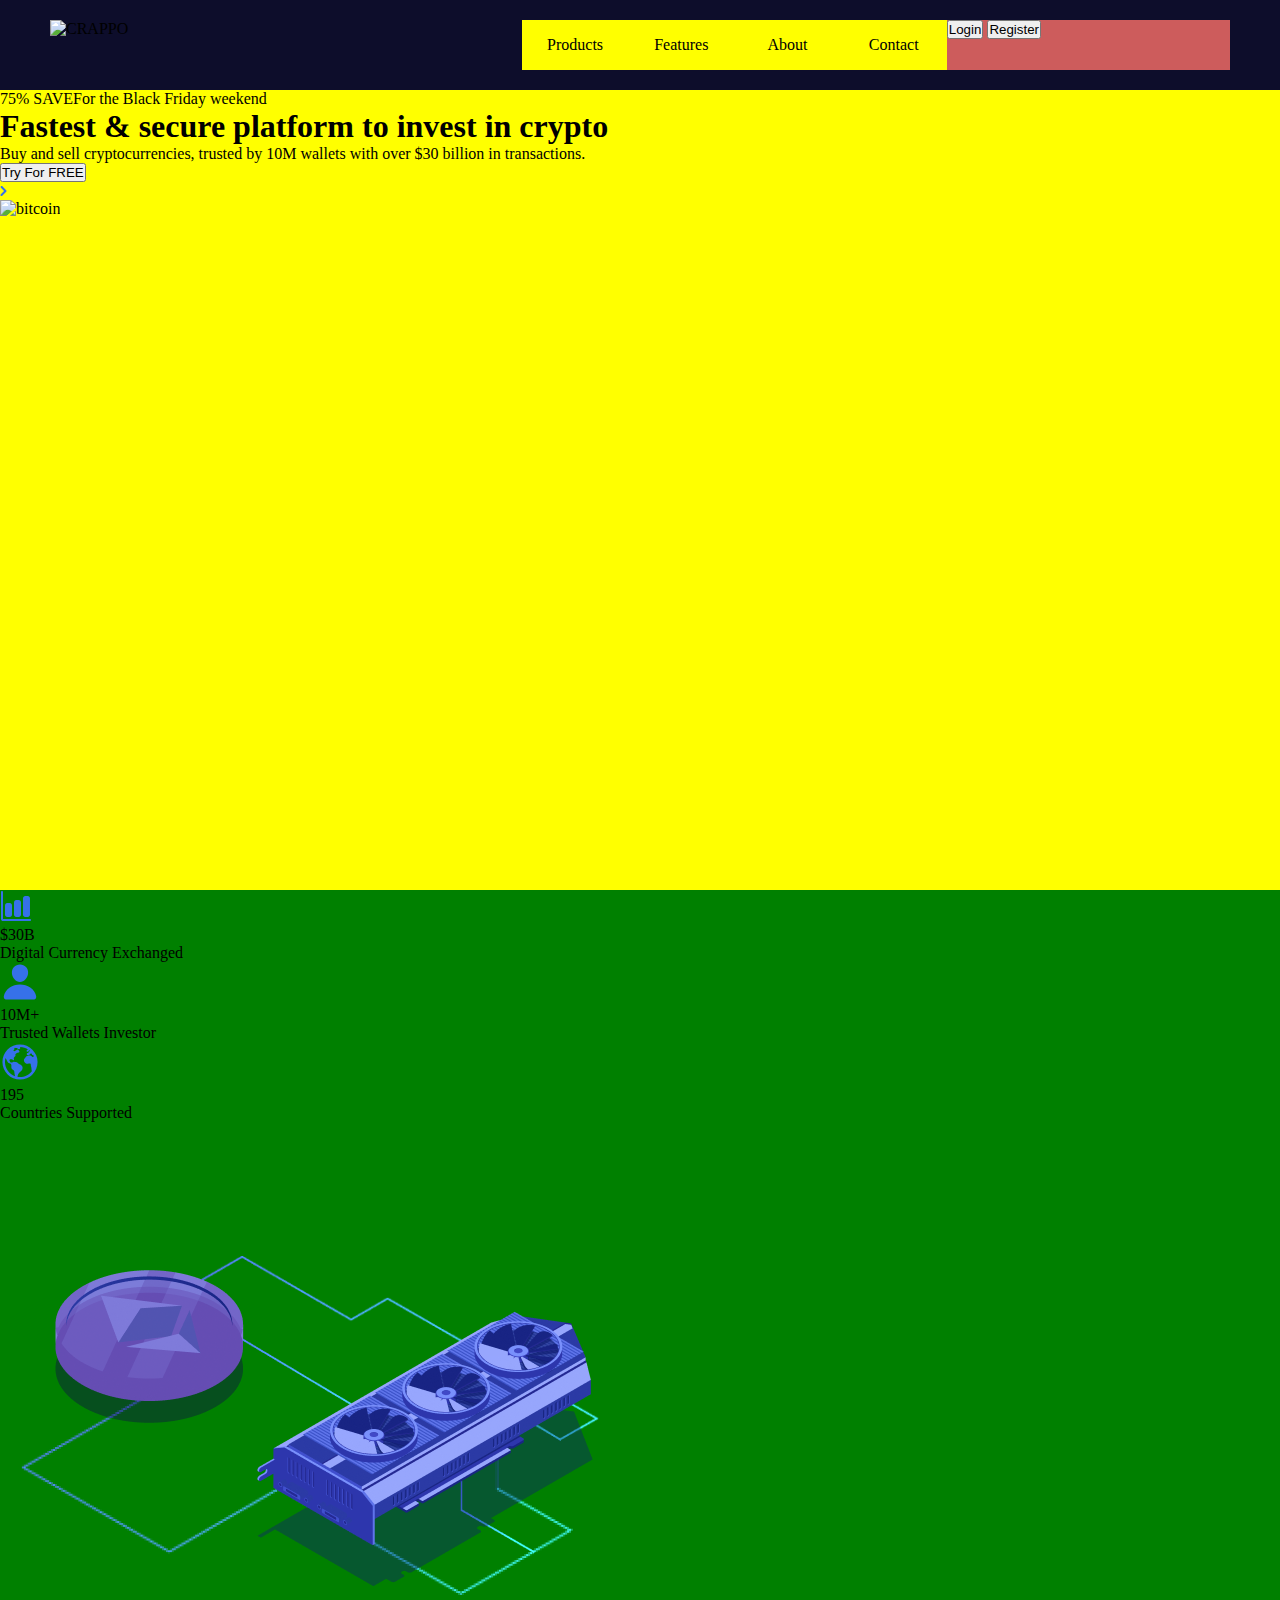
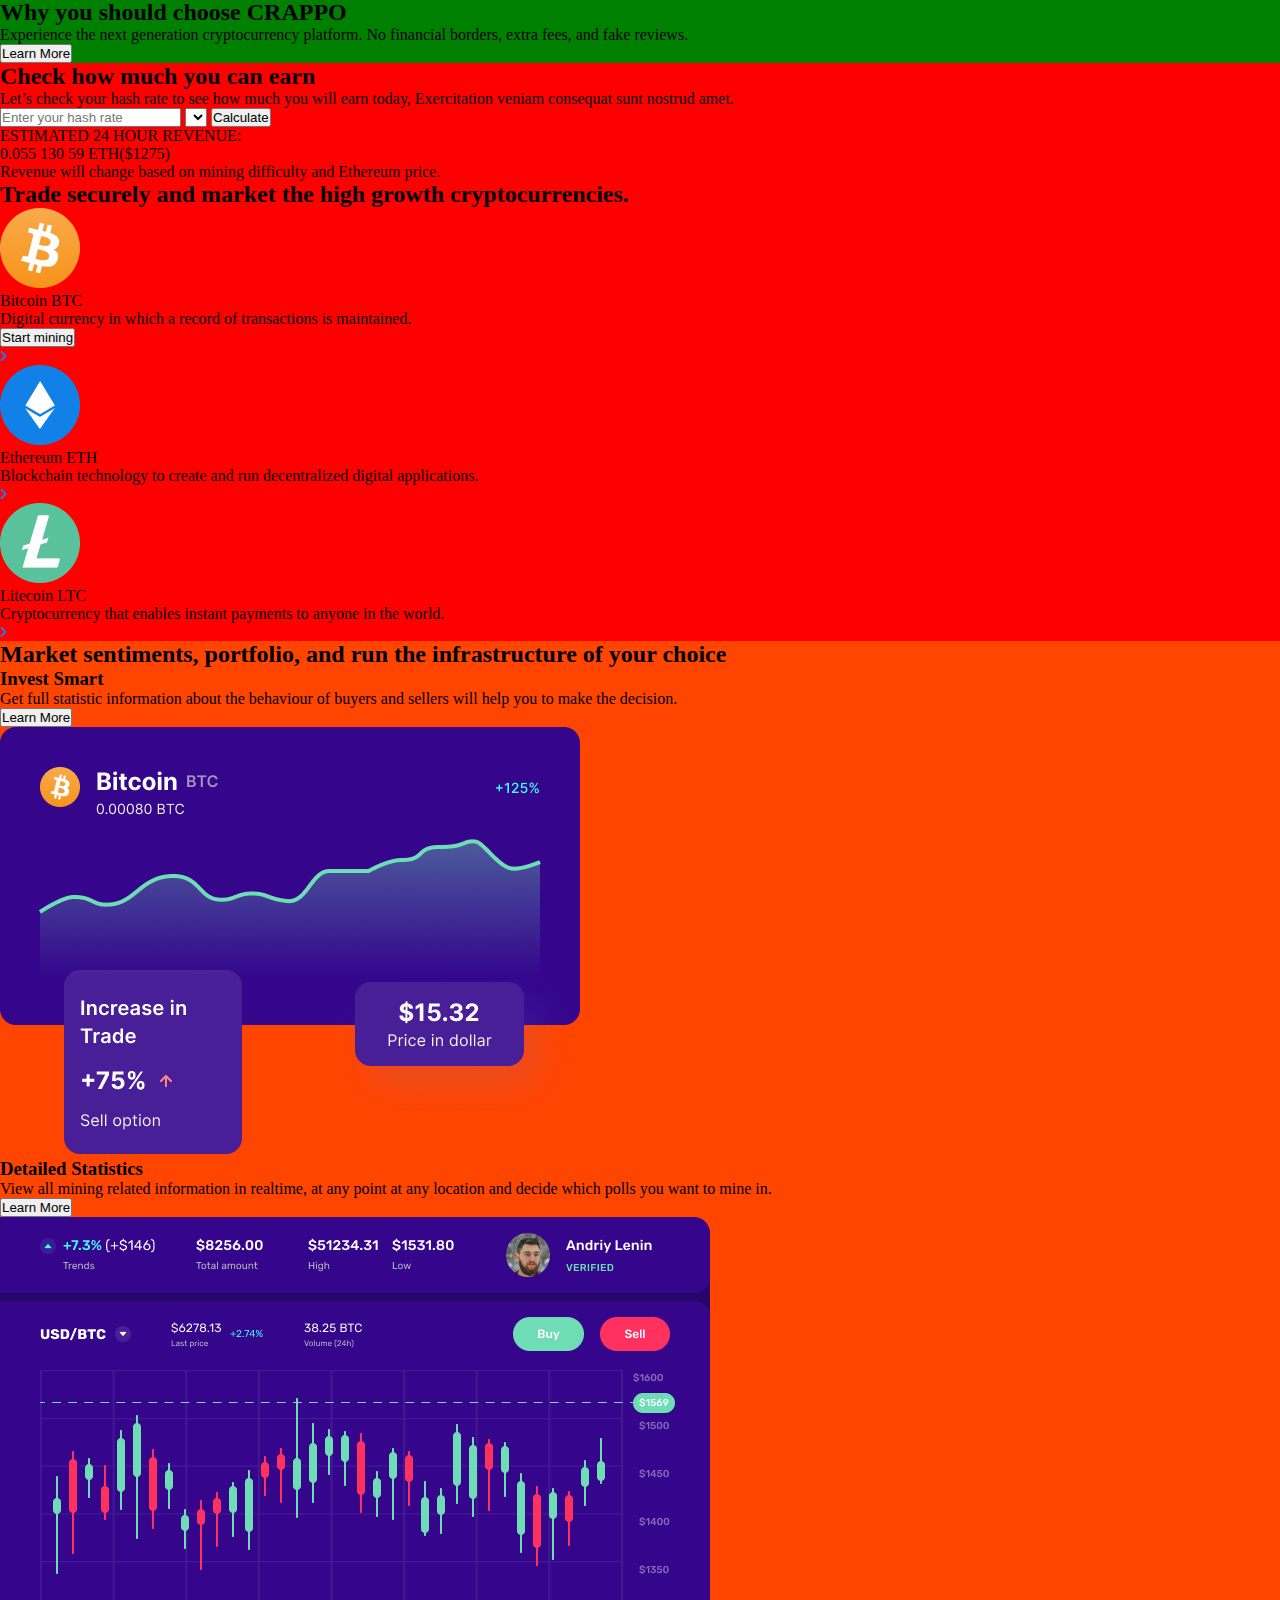
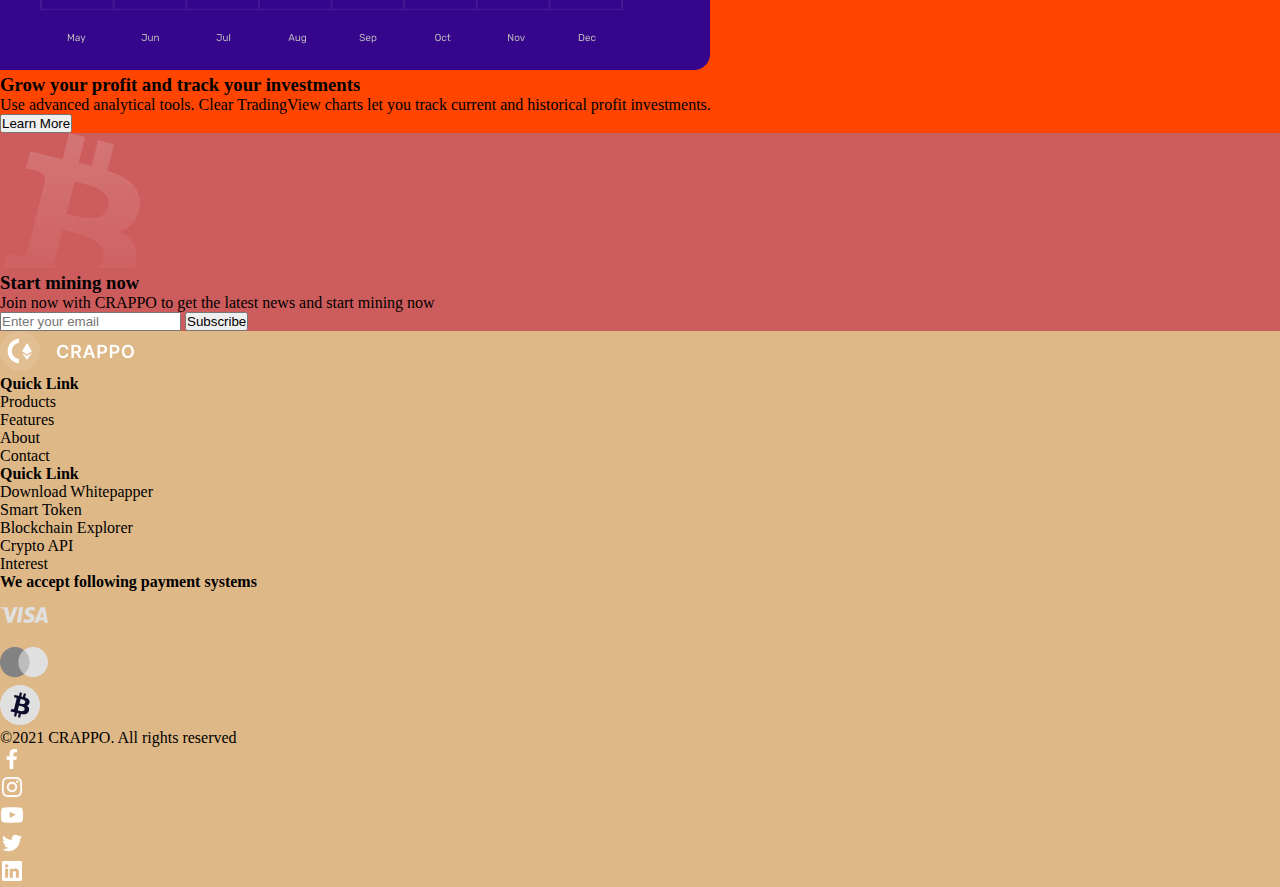
==== index.html @ 712967a3 "complete semantic markup" ====
<!DOCTYPE html>
<html lang="en">
  <head>
    <meta charset="UTF-8">
    <meta http-equiv="X-UA-Compatible" content="IE=edge">
    <meta name="viewport" content="width=device-width, initial-scale=1.0">
    <title>Kengerli</title>
    <link rel="stylesheet" href="style/style.css">
  </head>
  <body> 
    <div class="header"> 
      <div class="header__logo"> <img src="imgs/logo.png" alt="CRAPPO"></div>
      <div class="header__nav">
        <div class="header__nav__menu">
          <ul>   
            <li>Products</li>
            <li>Features</li>
            <li>About</li>
            <li>Contact</li>
          </ul>
        </div>
        <div class="header__nav__sign-in">        
          <button>Login </button>
          <button>Register </button>
        </div>
      </div>
    </div>
    <div class="main">
      <div class="main__value"> 
        <div class="main__value__info"> <span class="main__value__info__save">75% SAVE</span><span class="main__value__info__for">For the Black Friday weekend </span></div>
        <div class="main__value__heading"> 
          <h1>Fastest & secure platform to invest in crypto</h1>
        </div>
        <div class="main__value__paragraph"> 
          <p>Buy and sell cryptocurrencies, trusted by 10M wallets with over $30 billion in transactions.</p>
        </div>
        <div class="main__value__try"> 
          <button>Try For FREE </button>
          <div class="main__value__try__circle"><img src="imgs/chevron-right.svg" alt="chevron-right"></div>
        </div>
      </div>
      <div class="main__illustration"> 
        <div class="main__illustration__image"> <img src="imgs/main-bitcoin.png" alt="bitcoin"></div>
      </div>
    </div>
    <div class="why-crappo"> 
      <div class="why-crappo__numbers"> 
        <div class="why-crappo__numbers__number">
          <div class="why-crappo__numbers__number__icon"><svg width="32" height="32" viewBox="0 0 32 32" fill="none" xmlns="http://www.w3.org/2000/svg"><path d="M30 31H3C2.46957 31 1.96086 30.7893 1.58579 30.4142C1.21071 30.0391 1 29.5304 1 29V2C1 1.73478 1.10536 1.48043 1.29289 1.29289C1.48043 1.10536 1.73478 1 2 1C2.26522 1 2.51957 1.10536 2.70711 1.29289C2.89464 1.48043 3 1.73478 3 2V29H30C30.2652 29 30.5196 29.1054 30.7071 29.2929C30.8946 29.4804 31 29.7348 31 30C31 30.2652 30.8946 30.5196 30.7071 30.7071C30.5196 30.8946 30.2652 31 30 31Z" fill="#3671E9"/><path d="M9.75 27H7.25C6.65326 27 6.08097 26.7629 5.65901 26.341C5.23705 25.919 5 25.3467 5 24.75V15.25C5 14.6533 5.23705 14.081 5.65901 13.659C6.08097 13.2371 6.65326 13 7.25 13H9.75C10.3467 13 10.919 13.2371 11.341 13.659C11.7629 14.081 12 14.6533 12 15.25V24.75C12 25.3467 11.7629 25.919 11.341 26.341C10.919 26.7629 10.3467 27 9.75 27Z" fill="#3671E9"/><path d="M18.75 27H16.25C15.6533 27 15.081 26.7629 14.659 26.341C14.2371 25.919 14 25.3467 14 24.75V12.25C14 11.6533 14.2371 11.081 14.659 10.659C15.081 10.2371 15.6533 10 16.25 10H18.75C19.3467 10 19.919 10.2371 20.341 10.659C20.7629 11.081 21 11.6533 21 12.25V24.75C21 25.3467 20.7629 25.919 20.341 26.341C19.919 26.7629 19.3467 27 18.75 27Z" fill="#3671E9"/><path d="M27.7274 27H25.2274C24.6307 27 24.0584 26.7629 23.6364 26.341C23.2145 25.919 22.9774 25.3467 22.9774 24.75V8.25C22.9774 7.65326 23.2145 7.08097 23.6364 6.65901C24.0584 6.23705 24.6307 6 25.2274 6H27.7274C28.3242 6 28.8965 6.23705 29.3184 6.65901C29.7404 7.08097 29.9774 7.65326 29.9774 8.25V24.75C29.9774 25.3467 29.7404 25.919 29.3184 26.341C28.8965 26.7629 28.3242 27 27.7274 27Z" fill="#3671E9"/></svg></div>
          <div class="why-crappo__numbers__number__num"> <span>$30B</span></div>
          <div class="why-crappo__numbers__number__text"> <span>Digital Currency Exchanged</span></div>
        </div>
        <div class="why-crappo__numbers__number">
          <div class="why-crappo__numbers__number__icon"><svg width="40" height="40" viewBox="0 0 40 40" fill="none" xmlns="http://www.w3.org/2000/svg"><path d="M25.9875 5.04531C24.4672 3.40391 22.3438 2.5 20 2.5C17.6438 2.5 15.5133 3.39844 14 5.02969C12.4703 6.67891 11.725 8.92031 11.9 11.3406C12.2469 16.1156 15.8805 20 20 20C24.1195 20 27.7469 16.1164 28.0992 11.3422C28.2766 8.94375 27.5266 6.70703 25.9875 5.04531Z" fill="#3671E9"/><path d="M33.7499 37.5H6.2499C5.88995 37.5047 5.53348 37.4291 5.20643 37.2786C4.87938 37.1282 4.58998 36.9068 4.35927 36.6305C3.85146 36.0234 3.64677 35.1945 3.79834 34.3562C4.45771 30.6984 6.51552 27.6258 9.7499 25.4687C12.6233 23.5539 16.2632 22.5 19.9999 22.5C23.7366 22.5 27.3765 23.5547 30.2499 25.4687C33.4843 27.625 35.5421 30.6977 36.2015 34.3555C36.353 35.1937 36.1483 36.0227 35.6405 36.6297C35.4099 36.9062 35.1205 37.1277 34.7935 37.2783C34.4664 37.4288 34.1099 37.5046 33.7499 37.5Z" fill="#3671E9"/></svg></div>
          <div class="why-crappo__numbers__number__num"> <span>10M+</span></div>
          <div class="why-crappo__numbers__number__text"> <span>Trusted Wallets Investor</span></div>
        </div>
        <div class="why-crappo__numbers__number">
          <div class="why-crappo__numbers__number__icon"><svg width="40" height="40" viewBox="0 0 40 40" fill="none" xmlns="http://www.w3.org/2000/svg"><path d="M32.3743 7.6364C30.7522 5.99825 28.8224 4.69674 26.6958 3.80665C24.5692 2.91656 22.2877 2.45543 19.9823 2.44976C17.6769 2.44409 15.3931 2.89398 13.2621 3.77359C11.1312 4.6532 9.19499 5.94519 7.56484 7.57534C5.93469 9.20549 4.6427 11.1417 3.76309 13.2727C2.88348 15.4036 2.43359 17.6874 2.43926 19.9928C2.44494 22.2982 2.90606 24.5797 3.79615 26.7063C4.68624 28.8329 5.98775 30.7627 7.6259 32.3848C9.24801 34.023 11.1778 35.3245 13.3044 36.2146C15.4311 37.1047 17.7126 37.5658 20.018 37.5715C22.3233 37.5772 24.6071 37.1273 26.7381 36.2477C28.8691 35.3681 30.8052 34.0761 32.4354 32.4459C34.0655 30.8158 35.3575 28.8796 36.2371 26.7486C37.1168 24.6176 37.5667 22.3338 37.561 20.0285C37.5553 17.7231 37.0942 15.4416 36.2041 13.3149C35.314 11.1883 34.0125 9.25851 32.3743 7.6364ZM5.00012 20.0106C4.99956 18.6831 5.17558 17.3613 5.52356 16.0802C6.097 17.3145 6.92981 18.3809 7.49621 19.6473C8.22824 21.2755 10.1939 20.8239 11.0618 22.2505C11.8322 23.5169 11.0095 25.1184 11.5861 26.4434C12.0048 27.4052 12.9923 27.6153 13.6736 28.3184C14.3697 29.0278 14.3548 29.9997 14.4611 30.9247C14.581 32.0115 14.7754 33.0888 15.0431 34.1489C15.0431 34.1567 15.0431 34.1653 15.0493 34.1731C9.20325 32.12 5.00012 26.5473 5.00012 20.0106ZM20.0001 35.0106C19.1624 35.0104 18.3262 34.9403 17.5001 34.8013C17.5087 34.5895 17.5126 34.3919 17.5337 34.2544C17.7236 33.0122 18.3454 31.7973 19.1845 30.8677C20.0134 29.9505 21.1493 29.3302 21.8493 28.2895C22.5353 27.2739 22.7407 25.9067 22.4579 24.72C22.0415 22.9669 19.6595 22.3817 18.3751 21.4309C17.6368 20.8841 16.9798 20.0387 16.0103 19.97C15.5634 19.9387 15.1892 20.0348 14.7462 19.9208C14.34 19.8153 14.0212 19.5966 13.5884 19.6536C12.7798 19.7598 12.2697 20.6239 11.4009 20.5067C10.5767 20.3966 9.72746 19.4317 9.53996 18.6466C9.29934 17.6372 10.0978 17.3098 10.9532 17.22C11.3103 17.1825 11.7111 17.1419 12.054 17.2731C12.5056 17.4403 12.7189 17.8825 13.1243 18.1059C13.8845 18.5231 14.0384 17.8567 13.922 17.1817C13.7478 16.1708 13.5447 15.7591 14.4462 15.063C15.0712 14.5833 15.6056 14.2364 15.5056 13.3747C15.4462 12.8684 15.1689 12.6395 15.4275 12.1356C15.6236 11.752 16.1618 11.4059 16.5126 11.177C17.4181 10.5864 20.3915 10.6302 19.1767 8.97703C18.8197 8.49187 18.1611 7.62468 17.5361 7.50593C16.7548 7.35828 16.4079 8.23015 15.8634 8.61453C15.3009 9.01218 14.2056 9.46375 13.6423 8.8489C12.8845 8.02156 14.1447 7.75046 14.4236 7.17234C14.5525 6.90281 14.4236 6.52859 14.2064 6.17625C14.4881 6.0575 14.7746 5.94734 15.0657 5.84578C15.2482 5.98054 15.4647 6.06171 15.6907 6.08015C16.2134 6.11453 16.7064 5.83171 17.1626 6.18796C17.6689 6.57859 18.0337 7.07234 18.7056 7.19421C19.3556 7.31218 20.0439 6.93328 20.2048 6.26765C20.3025 5.86296 20.2048 5.43562 20.1111 5.01765C23.0329 5.03446 25.8855 5.90951 28.3142 7.53406C28.1579 7.47468 27.9712 7.48171 27.7407 7.58875C27.2665 7.80906 26.5947 8.37 26.5392 8.92625C26.4759 9.5575 27.4071 9.64656 27.8493 9.64656C28.5134 9.64656 29.1861 9.34968 28.972 8.5825C28.879 8.24968 28.7525 7.90359 28.5486 7.69422C29.0387 8.03434 29.5083 8.40321 29.9548 8.7989C29.9478 8.80593 29.9407 8.81218 29.9337 8.82C29.4837 9.28875 28.9611 9.65984 28.6532 10.2302C28.4361 10.6317 28.1915 10.8223 27.7517 10.9262C27.5095 10.9833 27.2329 11.0044 27.0298 11.1669C26.4642 11.6122 26.7861 12.6825 27.322 13.0036C27.9993 13.4091 29.004 13.2184 29.515 12.6395C29.9142 12.1864 30.1493 11.3997 30.8673 11.4005C31.1834 11.3998 31.487 11.5236 31.7126 11.745C32.0095 12.0528 31.9509 12.3403 32.0142 12.7247C32.1259 13.4075 32.7282 13.0372 33.0946 12.6927C33.3617 13.168 33.6027 13.6575 33.8165 14.1591C33.4134 14.7395 33.0931 15.3723 32.1236 14.6958C31.5431 14.2903 31.1861 13.702 30.4571 13.5192C29.8204 13.363 29.1681 13.5255 28.5392 13.6341C27.8243 13.7583 26.9767 13.813 26.4345 14.3544C25.9103 14.8762 25.6329 15.5747 25.0751 16.0989C23.9962 17.1145 23.5407 18.2231 24.2392 19.6591C24.9111 21.0395 26.3165 21.7887 27.8329 21.6903C29.3228 21.5911 30.8704 20.727 30.8275 22.8919C30.8118 23.6583 30.972 24.1888 31.2071 24.9005C31.4251 25.5567 31.4103 26.1927 31.4603 26.87C31.5078 27.6632 31.6318 28.4499 31.8306 29.2192C30.4303 31.0222 28.6364 32.4812 26.586 33.485C24.5357 34.4887 22.283 35.0105 20.0001 35.0106Z" fill="#3671E9"/></svg></div>
          <div class="why-crappo__numbers__number__num"> <span>195</span></div>
          <div class="why-crappo__numbers__number__text"> <span>Countries Supported</span></div>
        </div>
      </div>
      <div class="why-crappo__content">
        <div class="why-crappo__content__image"> <img src="imgs/why-illustration.png" alt="why CRAPPO?"></div>
        <div class="why-crappo__content__text"> 
          <h2>Why you should choose CRAPPO</h2>
          <p>Experience the next generation cryptocurrency platform. No financial borders, extra fees, and fake reviews.</p>
          <button>Learn More</button>
        </div>
      </div>
    </div>
    <div class="trade-securely">
      <div class="trade-securely__backgrounds">
        <div class="trade-securely__light"></div>
        <div class="trade-securely__dark"> </div>
      </div>
      <div class="trade-securely__content">
        <div class="trade-securely__content__earnings">
          <div class="trade-securely__content__earnings__card">
            <h2>Check how much you can earn</h2>
            <p>Let’s check your hash rate to see how much you will earn today, Exercitation veniam consequat sunt nostrud amet.</p>
          </div>
        </div>
        <div class="trade-securely__revenue-calculator">
          <div class="trade-securely__revenue-calculator__card"> 
            <div class="trade-securely__revenue-calculator__card__input"> 
              <input type="text" placeholder="Enter your hash rate">
              <select></select>
              <button>Calculate </button>
            </div>
            <div class="trade-securely__revenue-calculator__card__estimation">
              <div class="trade-securely__revenue-calculator__card__estimation__title">ESTIMATED 24 HOUR REVENUE: </div>
              <div class="trade-securely__revenue-calculator__card__estimation__result"> <span class="eth">0.055 130 59 ETH</span><span class="dollar">($1275)</span></div>
              <div class="trade-securely__revenue-calculator__card__estimation__note">Revenue will change based on mining difficulty and Ethereum price. </div>
            </div>
          </div>
        </div>
        <div class="trade-securely__crypto-currencies">
          <div class="trade-securely__crypto-currencies__title">  
            <h2>Trade securely and market the high growth cryptocurrencies.</h2>
          </div>
          <div class="trade-securely__crypto-currencies__cards"> 
            <div class="trade-securely__crypto-currencies__card">
              <div class="trade-securely__crypto-currencies__card__logo"> <img src="imgs/logos_bitcoin.png" alt="bitcoin"></div>
              <div class="trade-securely__crypto-currencies__card__name"> <span class="trade-securely__crypto-currencies__card__name--primary">Bitcoin </span><span class="trade-securely__crypto-currencies__card__name--secondary">BTC </span></div>
              <div class="trade-securely__crypto-currencies__card__description"> <span>Digital currency in which a record of transactions is maintained.</span></div>
              <div class="trade-securely__crypto-currencies__card__button"> 
                <button>Start mining</button>
                <div class="trade-securely__crypto-currencies__card__button__circle"><img src="imgs/chevron-right.svg" alt="chevron-right"></div>
              </div>
            </div>
            <div class="trade-securely__crypto-currencies__card">
              <div class="trade-securely__crypto-currencies__card__logo"> <img src="imgs/logos_euthereum.png" alt="bitcoin"></div>
              <div class="trade-securely__crypto-currencies__card__name"> <span class="trade-securely__crypto-currencies__card__name--primary">Ethereum </span><span class="trade-securely__crypto-currencies__card__name--secondary">ETH </span></div>
              <div class="trade-securely__crypto-currencies__card__description"> <span>Blockchain technology to create and run decentralized digital applications.</span></div>
              <div class="trade-securely__crypto-currencies__card__button"> 
                <div class="trade-securely__crypto-currencies__card__button__circle"><img src="imgs/chevron-right.svg" alt="chevron-right"></div>
              </div>
            </div>
            <div class="trade-securely__crypto-currencies__card">
              <div class="trade-securely__crypto-currencies__card__logo"> <img src="imgs/logos_litecoin.png" alt="bitcoin"></div>
              <div class="trade-securely__crypto-currencies__card__name"> <span class="trade-securely__crypto-currencies__card__name--primary">Litecoin </span><span class="trade-securely__crypto-currencies__card__name--secondary">LTC </span></div>
              <div class="trade-securely__crypto-currencies__card__description"> <span>Cryptocurrency that enables instant payments to anyone in the world.</span></div>
              <div class="trade-securely__crypto-currencies__card__button"> 
                <div class="trade-securely__crypto-currencies__card__button__circle"><img src="imgs/chevron-right.svg" alt="chevron-right"></div>
              </div>
            </div>
          </div>
        </div>
      </div>
    </div>
    <div class="features"> 
      <div class="features__heading"> 
        <h2>Market sentiments, portfolio, and run the infrastructure of your choice</h2>
      </div>
      <div class="feature__content"> 
        <div class="feature__content__invest-smart"> 
          <div class="feature__content__invest-smart__cards"> 
            <div class="feature__content__invest-smart__cards__content-card"> 
              <h3>Invest Smart</h3>
              <p>Get full statistic information about the behaviour of buyers and sellers will help you to make the decision. </p>
              <button>Learn More </button>
            </div>
            <div class="feature__content__invest-smart__cards__illustration-card"> <img src="imgs/invest-card.png" alt="invest"></div>
          </div>
        </div>
        <div class="feature__content__statistics"> 
          <div class="feature__content__statistics__cards">   
            <div class="feature__content__statistics__cards__content-card"> 
              <h3>Detailed Statistics</h3>
              <p>View all mining related information in realtime, at any point at any location and decide which polls you want to mine in. </p>
              <button>Learn More  </button>
            </div>
            <div class="feature__content__statistics__cards__illustration-card"> <img src="imgs/statistics-card.png" alt="detailed statistics"></div>
          </div>
        </div>
        <div class="feature__content__grow-profit"> 
          <div class="feature__content__grow-profit__cards"> 
            <div class="feature__content__grow-profit__cards__content-card"> 
              <h3>Grow your profit and track your investments</h3>
              <p>Use advanced analytical tools. Clear TradingView charts let you track current and historical profit investments. </p>
              <button>Learn More</button>
            </div>
          </div>
        </div>
      </div>
    </div>
    <div class="start-mining"> <img src="imgs/B-logo.png" alt="">
      <div class="start-mining__card"> 
        <div class="start-mining__card__content"> 
          <h3>Start mining now</h3>
          <p>Join now with CRAPPO to get the latest news and start mining now</p>
        </div>
        <div class="start-mining__card__subscribe"> 
          <input type="text" placeholder="Enter your email">
          <button>Subscribe </button>
        </div>
      </div>
    </div>
    <div class="footer">
      <div class="footer__navigation">
        <div class="footer__navigation__logo"> <img src="imgs/Logo.png" alt="Logo"></div>
        <div class="footer__navigation__quick-links"> 
          <h4>Quick Link</h4>
          <ul>   
            <li>Products</li>
            <li>Features</li>
            <li>About</li>
            <li>Contact </li>
          </ul>
        </div>
        <div class="footer__navigation__Resources"> 
          <h4>Quick Link</h4>
          <ul>   
            <li>Download Whitepapper</li>
            <li>Smart Token</li>
            <li>Blockchain Explorer</li>
            <li>Crypto API </li>
            <li>Interest</li>
          </ul>
        </div>
        <div class="footer__navigation__payment">
          <div class="footer__navigation__payment__heading">
            <h4>We accept following payment systems</h4>
          </div>
          <div class="footer__navigation__payment__methods"> 
            <div class="footer__navigation__payment__visa"><img src="imgs/visa.png" alt="visa"></div>
            <div class="footer__navigation__payment__master-card"><img src="imgs/mastercard.png" alt="mastercard"></div>
            <div class="footer__navigation__payment__bitcoin"><img src="imgs/bitcoin-pay.png" alt="bitcoin"></div>
          </div>
        </div>
      </div>
      <div class="footer__bottom-bar"> 
        <div class="footer__bottom-bar__copy"> <span>©2021 CRAPPO. All rights reserved</span></div>
        <div class="footer__bottom-bar__social"> 
          <div class="facebook"> <img src="imgs/facebook.png" alt="facebook"></div>
          <div class="instagram"> <img src="imgs/instagram.png" alt="instagram"></div>
          <div class="youtube"> <img src="imgs/youtube.png" alt="youtube"></div>
          <div class="twitter"> <img src="imgs/twitter.png" alt="twitter"></div>
          <div class="linkedin"><img src="imgs/linkedin.png" alt="linkedin"></div>
        </div>
      </div>
    </div>
  </body>
  <script src="scripts/anime.min.js"> </script>
  <script src="scripts/main.js"> </script>
</html>
---- style/style.css ----
* {
  padding: 0px;
  margin: 0px;
  -webkit-box-sizing: border-box;
          box-sizing: border-box;
}

body {
  display: -ms-grid;
  display: grid;
  -ms-grid-columns: 100%;
      grid-template-columns: 100%;
  -ms-grid-rows: 90px 800px auto auto auto auto auto;
      grid-template-rows: 90px 800px auto auto auto auto auto;
}

.header {
  background-color: #0D0D2B;
  display: -ms-grid;
  display: grid;
  -ms-grid-columns: 50px 1fr 1.5fr 50px;
      grid-template-columns: 50px 1fr 1.5fr 50px;
  -ms-grid-rows: 20px 50px 20px;
      grid-template-rows: 20px 50px 20px;
      grid-template-areas: ". . . ." ". logo nav ." ". . . .";
}

.header__logo {
  -ms-grid-row: 2;
  -ms-grid-column: 2;
  grid-area: logo;
  display: -ms-grid;
  display: grid;
  -ms-grid-columns: 1fr 1fr;
      grid-template-columns: 1fr 1fr;
  -ms-grid-rows: 1fr;
      grid-template-rows: 1fr;
  background-color: #0D0D2B;
}

.header__nav {
  -ms-grid-row: 2;
  -ms-grid-column: 3;
  grid-area: nav;
  display: -ms-grid;
  display: grid;
  -ms-grid-columns: 1.5fr 1fr;
      grid-template-columns: 1.5fr 1fr;
  -ms-grid-rows: 100%;
      grid-template-rows: 100%;
  background-color: red;
}

.header__nav__menu {
  background-color: yellow;
}

.header__nav__menu ul {
  display: -webkit-box;
  display: -ms-flexbox;
  display: flex;
  -webkit-box-pack: center;
      -ms-flex-pack: center;
          justify-content: center;
  -webkit-box-align: center;
      -ms-flex-align: center;
          align-items: center;
  width: 100%;
  height: 100%;
}

.header__nav__menu ul li {
  list-style-type: none;
  -webkit-box-flex: 1;
      -ms-flex: 1;
          flex: 1;
  text-align: center;
}

.header__nav__sign-in {
  background-color: indianred;
}

.main {
  background-color: yellow;
}

.why-crappo {
  background-color: green;
}

.trade-securely {
  background-color: red;
}

.features {
  background-color: orangered;
}

.start-mining {
  background-color: indianred;
}

.footer {
  background-color: burlywood;
}
/*# sourceMappingURL=style.css.map */
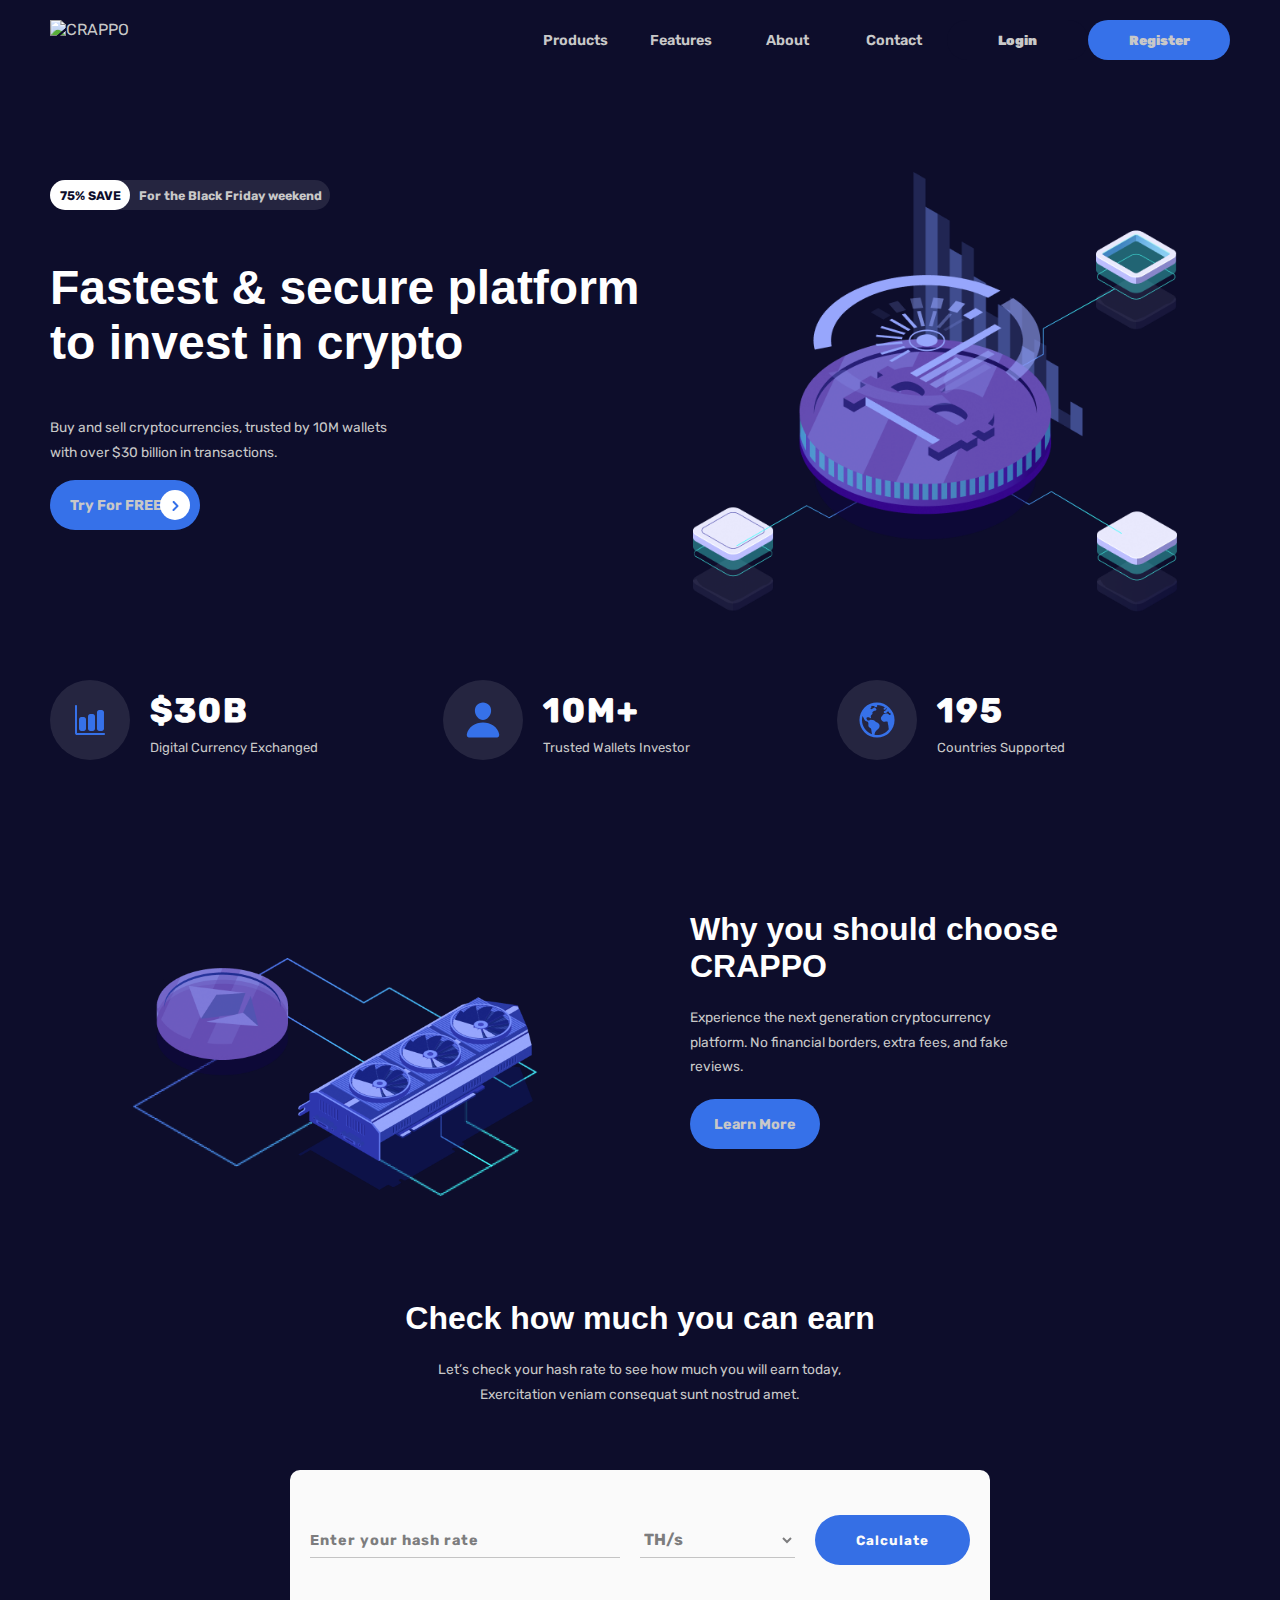
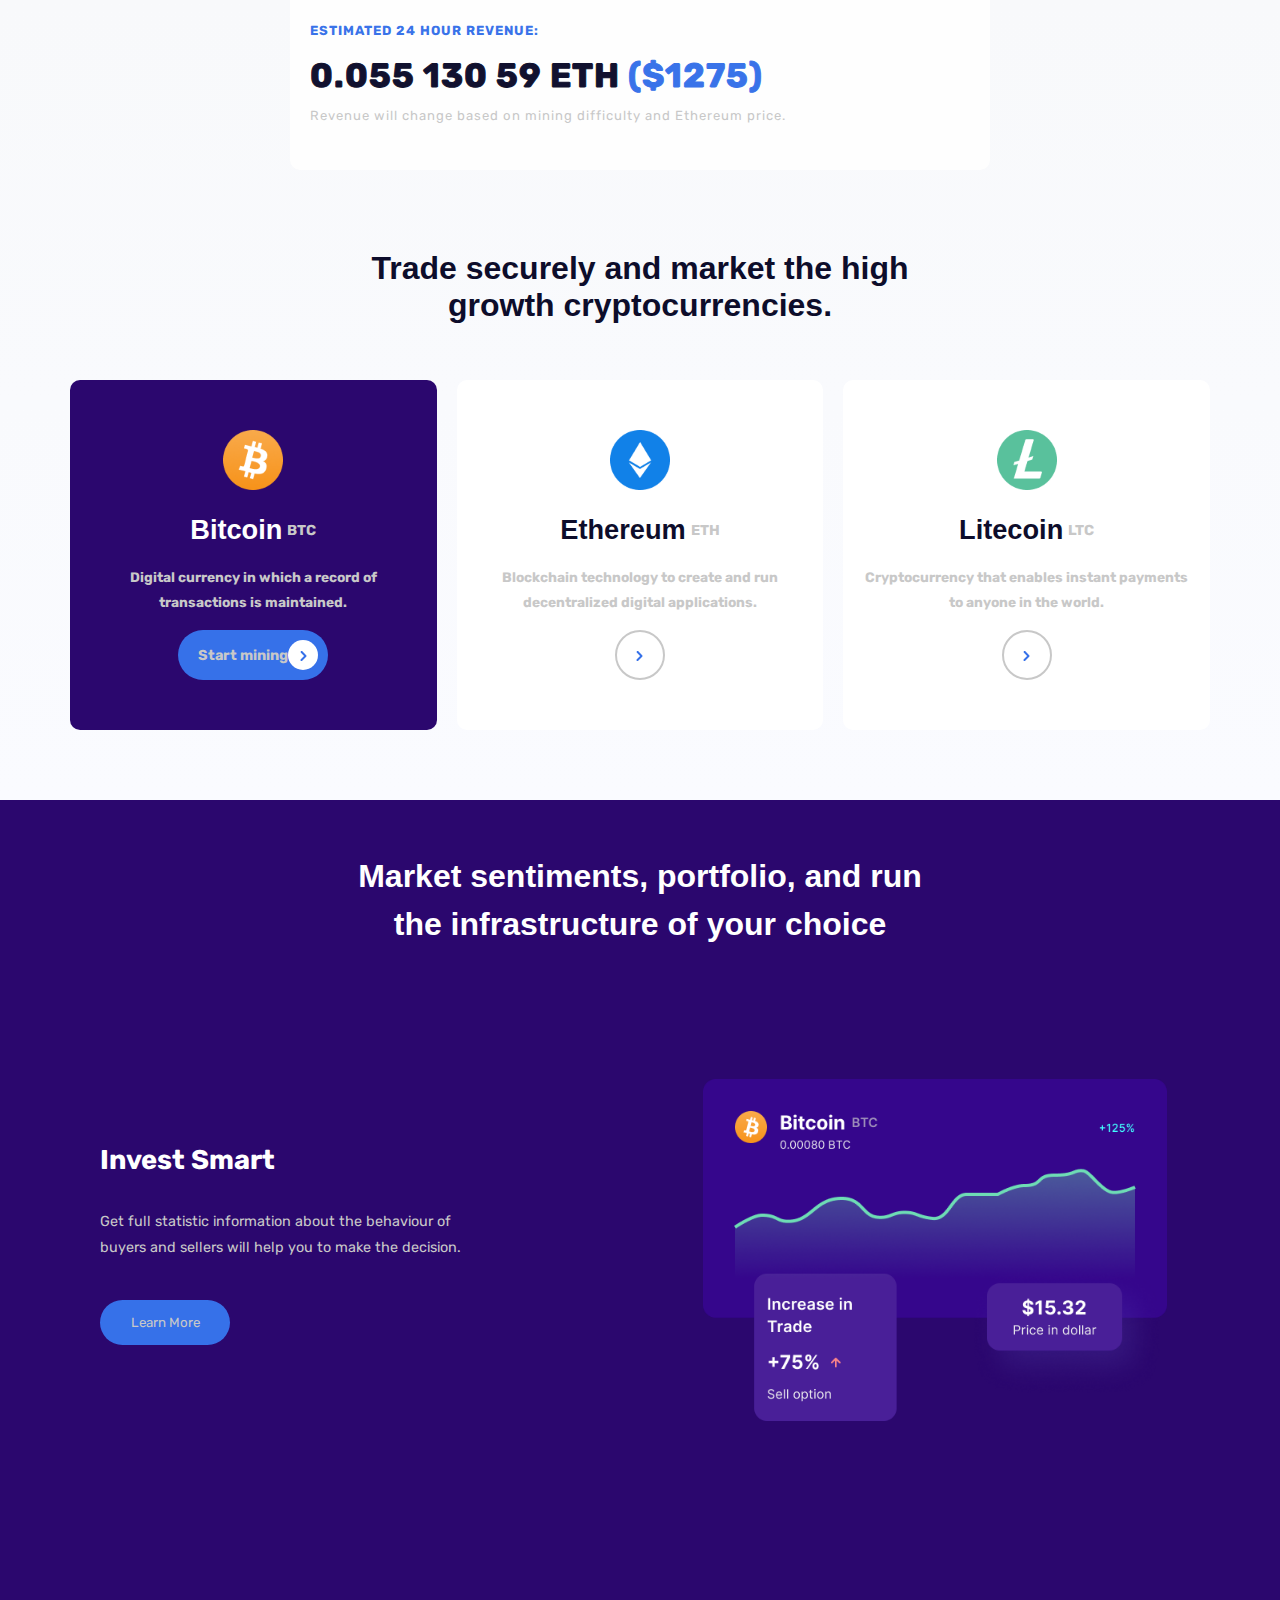
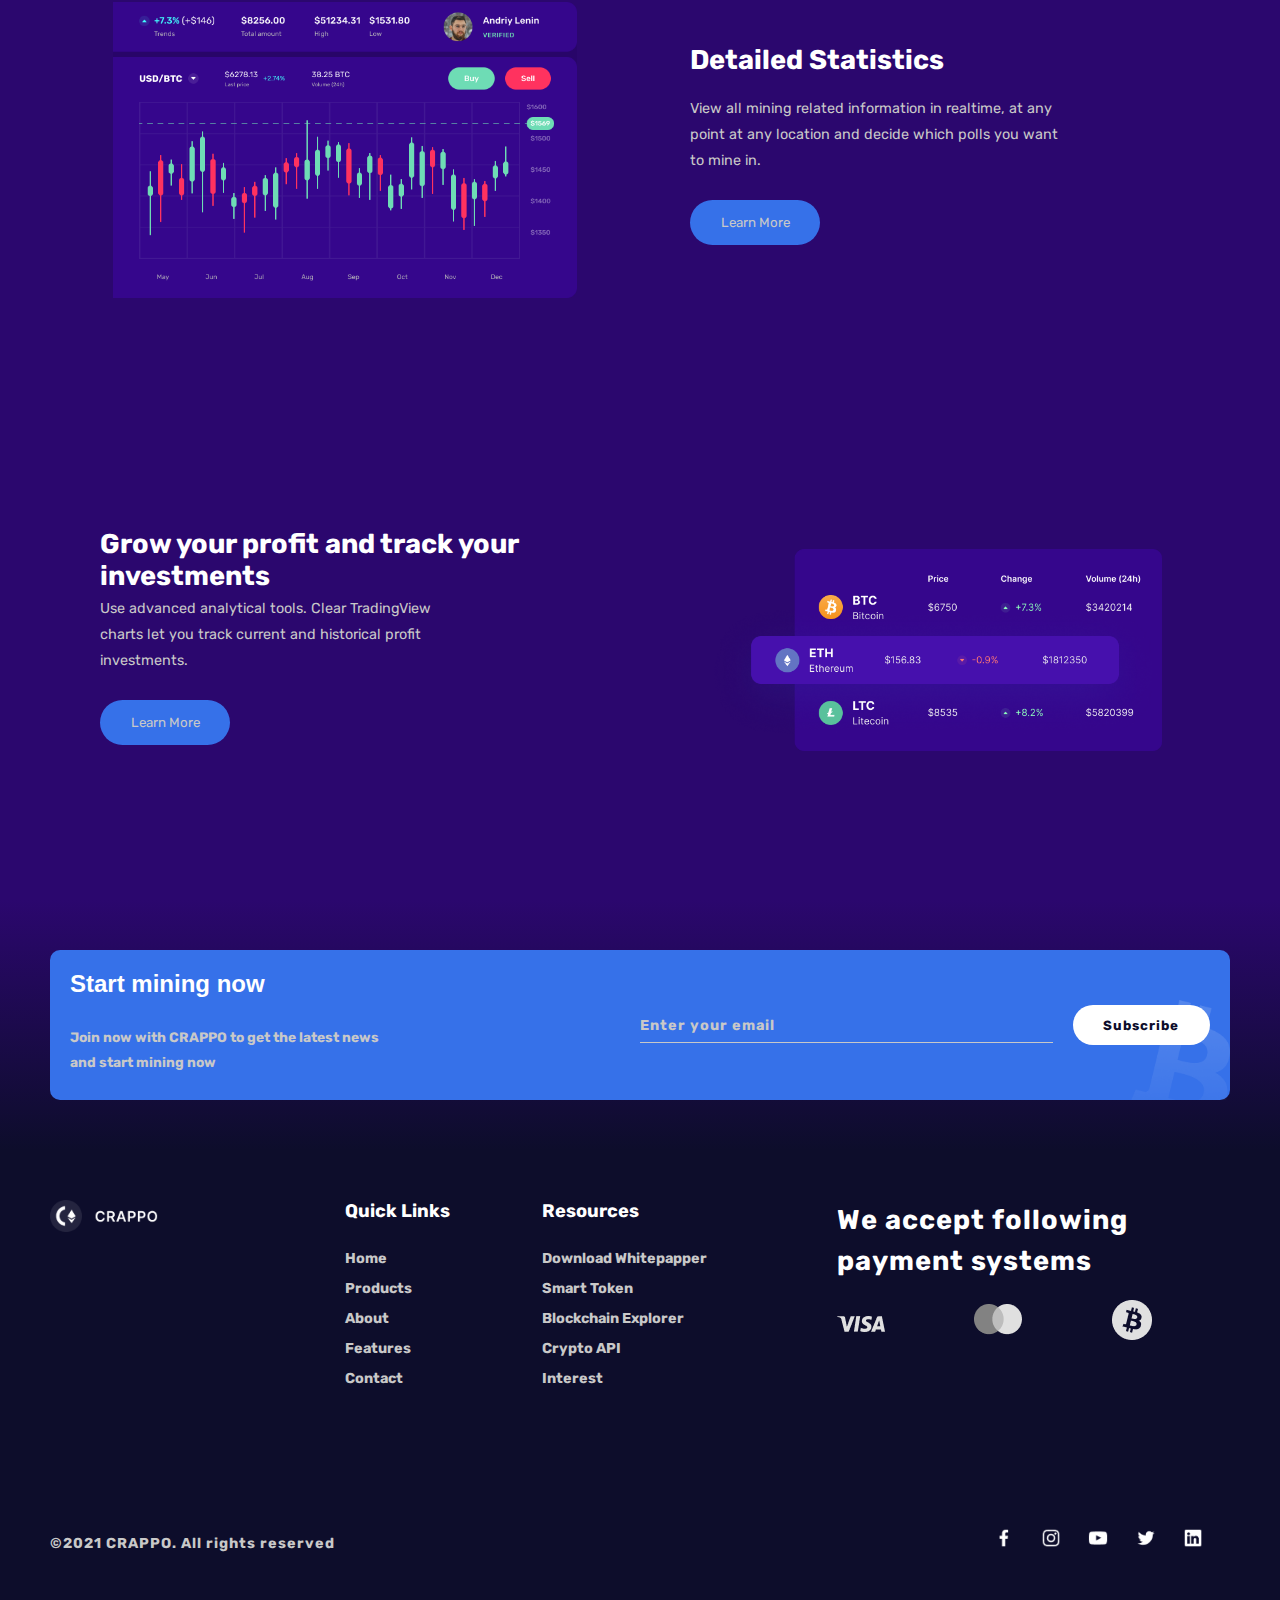
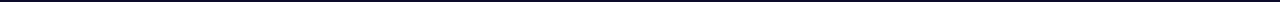
==== commit 9bbe32bc: "complete style" ====
--- a/index.html
+++ b/index.html
@@ -20,27 +20,30 @@
           </ul>
         </div>
         <div class="header__nav__sign-in">        
-          <button>Login </button>
-          <button>Register </button>
+          <button class="login">Login </button>
+          <button class="register">Register</button>
         </div>
       </div>
     </div>
     <div class="main">
       <div class="main__value"> 
-        <div class="main__value__info"> <span class="main__value__info__save">75% SAVE</span><span class="main__value__info__for">For the Black Friday weekend </span></div>
+        <div class="main__value__info"> 
+          <div class="main__value__info__text"><span class="main__value__info__text__save">75% SAVE</span><span class="main__value__info__text__for">For the Black Friday weekend </span></div>
+        </div>
         <div class="main__value__heading"> 
           <h1>Fastest & secure platform to invest in crypto</h1>
         </div>
         <div class="main__value__paragraph"> 
-          <p>Buy and sell cryptocurrencies, trusted by 10M wallets with over $30 billion in transactions.</p>
+          <p>Buy and sell cryptocurrencies, trusted by 10M wallets<br>with over $30 billion in transactions.</p>
         </div>
         <div class="main__value__try"> 
-          <button>Try For FREE </button>
-          <div class="main__value__try__circle"><img src="imgs/chevron-right.svg" alt="chevron-right"></div>
+          <div class="main__value__try__button"><span>Try For FREE </span>
+            <div class="main__value__try__button__circle"><img src="imgs/chevron-right.svg" alt="chevron-right"></div>
+          </div>
         </div>
       </div>
       <div class="main__illustration"> 
-        <div class="main__illustration__image"> <img src="imgs/main-bitcoin.png" alt="bitcoin"></div>
+        <div class="main__illustration__image"> <img src="imgs/bitcoin.png" alt="bitcoin"></div>
       </div>
     </div>
     <div class="why-crappo"> 
@@ -64,67 +67,62 @@
       <div class="why-crappo__content">
         <div class="why-crappo__content__image"> <img src="imgs/why-illustration.png" alt="why CRAPPO?"></div>
         <div class="why-crappo__content__text"> 
-          <h2>Why you should choose CRAPPO</h2>
-          <p>Experience the next generation cryptocurrency platform. No financial borders, extra fees, and fake reviews.</p>
-          <button>Learn More</button>
+          <h2>Why you should choose<br>CRAPPO</h2>
+          <p>Experience the next generation cryptocurrency<br>platform. No financial borders, extra fees, and fake<br>reviews.</p>
+          <div class="button">Learn More</div>
         </div>
       </div>
     </div>
     <div class="trade-securely">
-      <div class="trade-securely__backgrounds">
-        <div class="trade-securely__light"></div>
-        <div class="trade-securely__dark"> </div>
-      </div>
-      <div class="trade-securely__content">
-        <div class="trade-securely__content__earnings">
-          <div class="trade-securely__content__earnings__card">
-            <h2>Check how much you can earn</h2>
-            <p>Let’s check your hash rate to see how much you will earn today, Exercitation veniam consequat sunt nostrud amet.</p>
-          </div>
-        </div>
-        <div class="trade-securely__revenue-calculator">
-          <div class="trade-securely__revenue-calculator__card"> 
-            <div class="trade-securely__revenue-calculator__card__input"> 
-              <input type="text" placeholder="Enter your hash rate">
-              <select></select>
-              <button>Calculate </button>
+      <div class="trade-securely__earnings">
+        <div class="trade-securely__earnings__card">
+          <h2>Check how much you can earn</h2>
+          <p>Let’s check your hash rate to see how much you will earn today,<br>Exercitation veniam consequat sunt nostrud amet.</p>
+        </div>
+      </div>
+      <div class="trade-securely__revenue-calculator">
+        <div class="trade-securely__revenue-calculator__card"> 
+          <div class="trade-securely__revenue-calculator__card__input"> 
+            <input type="text" placeholder="Enter your hash rate">
+            <select>
+              <option>TH/s</option>
+            </select>
+            <button>Calculate </button>
+          </div>
+          <div class="trade-securely__revenue-calculator__card__estimation">
+            <div class="trade-securely__revenue-calculator__card__estimation__title">ESTIMATED 24 HOUR REVENUE: </div>
+            <div class="trade-securely__revenue-calculator__card__estimation__result"> <span class="eth">0.055 130 59 ETH </span><span class="dollar"> ($1275)</span></div>
+            <div class="trade-securely__revenue-calculator__card__estimation__note">Revenue will change based on mining difficulty and Ethereum price. </div>
+          </div>
+        </div>
+      </div>
+      <div class="trade-securely__crypto-currencies">
+        <div class="trade-securely__crypto-currencies__title">  
+          <h2>Trade securely and market the high<br>growth cryptocurrencies.</h2>
+        </div>
+        <div class="trade-securely__crypto-currencies__cards"> 
+          <div class="trade-securely__crypto-currencies__cards__card--one">
+            <div class="trade-securely__crypto-currencies__cards__card--one__logo"> <img src="imgs/logos_bitcoin.png" alt="bitcoin"></div>
+            <div class="trade-securely__crypto-currencies__cards__card--one__name"> <span class="trade-securely__crypto-currencies__cards__card--one__name--primary">Bitcoin </span><span class="trade-securely__crypto-currencies__cards__card--one__name--secondary">BTC </span></div>
+            <div class="trade-securely__crypto-currencies__cards__card--one__description"> <span>Digital currency in which a record of transactions is maintained.</span></div>
+            <div class="trade-securely__crypto-currencies__cards__card--one__button"> <span>Start mining</span>
+              <div class="trade-securely__crypto-currencies__cards__card--one__button__circle"><img src="imgs/chevron-right.svg" alt="chevron-right"></div>
             </div>
-            <div class="trade-securely__revenue-calculator__card__estimation">
-              <div class="trade-securely__revenue-calculator__card__estimation__title">ESTIMATED 24 HOUR REVENUE: </div>
-              <div class="trade-securely__revenue-calculator__card__estimation__result"> <span class="eth">0.055 130 59 ETH</span><span class="dollar">($1275)</span></div>
-              <div class="trade-securely__revenue-calculator__card__estimation__note">Revenue will change based on mining difficulty and Ethereum price. </div>
+          </div>
+          <div class="trade-securely__crypto-currencies__cards__card--two">
+            <div class="trade-securely__crypto-currencies__cards__card--two__logo"> <img src="imgs/logos_euthereum.png" alt="bitcoin"></div>
+            <div class="trade-securely__crypto-currencies__cards__card--two__name"> <span class="trade-securely__crypto-currencies__cards__card--two__name--primary">Ethereum </span><span class="trade-securely__crypto-currencies__cards__card--two__name--secondary">ETH </span></div>
+            <div class="trade-securely__crypto-currencies__cards__card--two__description"> <span>Blockchain technology to create and run decentralized digital applications.</span></div>
+            <div class="trade-securely__crypto-currencies__cards__card--two__button--two"> 
+              <div class="trade-securely__crypto-currencies__cards__card--two__button--two__circle"><img src="imgs/chevron-right.svg" alt="chevron-right"></div>
             </div>
           </div>
-        </div>
-        <div class="trade-securely__crypto-currencies">
-          <div class="trade-securely__crypto-currencies__title">  
-            <h2>Trade securely and market the high growth cryptocurrencies.</h2>
-          </div>
-          <div class="trade-securely__crypto-currencies__cards"> 
-            <div class="trade-securely__crypto-currencies__card">
-              <div class="trade-securely__crypto-currencies__card__logo"> <img src="imgs/logos_bitcoin.png" alt="bitcoin"></div>
-              <div class="trade-securely__crypto-currencies__card__name"> <span class="trade-securely__crypto-currencies__card__name--primary">Bitcoin </span><span class="trade-securely__crypto-currencies__card__name--secondary">BTC </span></div>
-              <div class="trade-securely__crypto-currencies__card__description"> <span>Digital currency in which a record of transactions is maintained.</span></div>
-              <div class="trade-securely__crypto-currencies__card__button"> 
-                <button>Start mining</button>
-                <div class="trade-securely__crypto-currencies__card__button__circle"><img src="imgs/chevron-right.svg" alt="chevron-right"></div>
-              </div>
-            </div>
-            <div class="trade-securely__crypto-currencies__card">
-              <div class="trade-securely__crypto-currencies__card__logo"> <img src="imgs/logos_euthereum.png" alt="bitcoin"></div>
-              <div class="trade-securely__crypto-currencies__card__name"> <span class="trade-securely__crypto-currencies__card__name--primary">Ethereum </span><span class="trade-securely__crypto-currencies__card__name--secondary">ETH </span></div>
-              <div class="trade-securely__crypto-currencies__card__description"> <span>Blockchain technology to create and run decentralized digital applications.</span></div>
-              <div class="trade-securely__crypto-currencies__card__button"> 
-                <div class="trade-securely__crypto-currencies__card__button__circle"><img src="imgs/chevron-right.svg" alt="chevron-right"></div>
-              </div>
-            </div>
-            <div class="trade-securely__crypto-currencies__card">
-              <div class="trade-securely__crypto-currencies__card__logo"> <img src="imgs/logos_litecoin.png" alt="bitcoin"></div>
-              <div class="trade-securely__crypto-currencies__card__name"> <span class="trade-securely__crypto-currencies__card__name--primary">Litecoin </span><span class="trade-securely__crypto-currencies__card__name--secondary">LTC </span></div>
-              <div class="trade-securely__crypto-currencies__card__description"> <span>Cryptocurrency that enables instant payments to anyone in the world.</span></div>
-              <div class="trade-securely__crypto-currencies__card__button"> 
-                <div class="trade-securely__crypto-currencies__card__button__circle"><img src="imgs/chevron-right.svg" alt="chevron-right"></div>
-              </div>
+          <div class="trade-securely__crypto-currencies__cards__card--three">
+            <div class="trade-securely__crypto-currencies__cards__card--three__logo"> <img src="imgs/logos_litecoin.png" alt="bitcoin"></div>
+            <div class="trade-securely__crypto-currencies__cards__card--three__name"> <span class="trade-securely__crypto-currencies__cards__card--three__name--primary">Litecoin </span><span class="trade-securely__crypto-currencies__cards__card--three__name--secondary">LTC </span></div>
+            <div class="trade-securely__crypto-currencies__cards__card--three__description"> <span>Cryptocurrency that enables instant payments to anyone in the world.</span></div>
+            <div class="trade-securely__crypto-currencies__cards__card--three__button--three"> 
+              <div class="trade-securely__crypto-currencies__cards__card--three__button--three__circle"><img src="imgs/chevron-right.svg" alt="chevron-right"></div>
             </div>
           </div>
         </div>
@@ -132,45 +130,40 @@
     </div>
     <div class="features"> 
       <div class="features__heading"> 
-        <h2>Market sentiments, portfolio, and run the infrastructure of your choice</h2>
-      </div>
-      <div class="feature__content"> 
-        <div class="feature__content__invest-smart"> 
-          <div class="feature__content__invest-smart__cards"> 
-            <div class="feature__content__invest-smart__cards__content-card"> 
-              <h3>Invest Smart</h3>
-              <p>Get full statistic information about the behaviour of buyers and sellers will help you to make the decision. </p>
-              <button>Learn More </button>
-            </div>
-            <div class="feature__content__invest-smart__cards__illustration-card"> <img src="imgs/invest-card.png" alt="invest"></div>
-          </div>
-        </div>
-        <div class="feature__content__statistics"> 
-          <div class="feature__content__statistics__cards">   
-            <div class="feature__content__statistics__cards__content-card"> 
-              <h3>Detailed Statistics</h3>
-              <p>View all mining related information in realtime, at any point at any location and decide which polls you want to mine in. </p>
-              <button>Learn More  </button>
-            </div>
-            <div class="feature__content__statistics__cards__illustration-card"> <img src="imgs/statistics-card.png" alt="detailed statistics"></div>
-          </div>
-        </div>
-        <div class="feature__content__grow-profit"> 
-          <div class="feature__content__grow-profit__cards"> 
-            <div class="feature__content__grow-profit__cards__content-card"> 
-              <h3>Grow your profit and track your investments</h3>
-              <p>Use advanced analytical tools. Clear TradingView charts let you track current and historical profit investments. </p>
-              <button>Learn More</button>
-            </div>
-          </div>
-        </div>
-      </div>
-    </div>
-    <div class="start-mining"> <img src="imgs/B-logo.png" alt="">
-      <div class="start-mining__card"> 
+        <h2>Market sentiments, portfolio, and run<br>the infrastructure of your choice</h2>
+      </div>
+      <div class="features__content"> 
+        <div class="features__content__invest-smart"> 
+          <div class="features__content__invest-smart__content-card"> 
+            <h3>Invest Smart</h3>
+            <p>Get full statistic information about the behaviour of<br>buyers and sellers will help you to make the decision. </p>
+            <button>Learn More </button>
+          </div>
+          <div class="features__content__invest-smart__illustration-card"> <img src="imgs/invest-card.png" alt="invest"></div>
+        </div>
+        <div class="features__content__statistics"> 
+          <div class="features__content__statistics__illustration-card"> <img src="imgs/statistics-card.png" alt="detailed statistics"></div>
+          <div class="features__content__statistics__content-card"> 
+            <h3>Detailed Statistics</h3>
+            <p>View all mining related information in realtime, at any<br>point at any location and decide which polls you want<br>to mine in. </p>
+            <button>Learn More  </button>
+          </div>
+        </div>
+        <div class="features__content__grow-profit"> 
+          <div class="features__content__grow-profit__content-card"> 
+            <h3>Grow your profit and track your investments</h3>
+            <p>Use advanced analytical tools. Clear TradingView<br>charts let you track current and historical profit<br>investments. </p>
+            <button>Learn More</button>
+          </div>
+          <div class="features__content__grow-profit__illustration-card"> <img src="imgs/grow.png" alt="grow profits"></div>
+        </div>
+      </div>
+    </div>
+    <div class="start-mining"> 
+      <div class="start-mining__card"> <img src="imgs/B-logo.png" alt="">
         <div class="start-mining__card__content"> 
           <h3>Start mining now</h3>
-          <p>Join now with CRAPPO to get the latest news and start mining now</p>
+          <p>Join now with CRAPPO to get the latest news<br>and start mining now</p>
         </div>
         <div class="start-mining__card__subscribe"> 
           <input type="text" placeholder="Enter your email">
@@ -182,16 +175,17 @@
       <div class="footer__navigation">
         <div class="footer__navigation__logo"> <img src="imgs/Logo.png" alt="Logo"></div>
         <div class="footer__navigation__quick-links"> 
-          <h4>Quick Link</h4>
+          <h4>Quick Links</h4>
           <ul>   
+            <li>Home</li>
             <li>Products</li>
+            <li>About</li>
             <li>Features</li>
-            <li>About</li>
             <li>Contact </li>
           </ul>
         </div>
         <div class="footer__navigation__Resources"> 
-          <h4>Quick Link</h4>
+          <h4>Resources</h4>
           <ul>   
             <li>Download Whitepapper</li>
             <li>Smart Token</li>
--- a/style/style.css
+++ b/style/style.css
@@ -1,8 +1,2132 @@
+@import url("https://fonts.googleapis.com/css2?family=Rubik:wght@300&display=swap");
+.header {
+  background-color: #0D0D2B;
+  display: -ms-grid;
+  display: grid;
+  -ms-grid-columns: 50px 1fr 1.5fr 50px;
+      grid-template-columns: 50px 1fr 1.5fr 50px;
+  -ms-grid-rows: 20px 40px 20px;
+      grid-template-rows: 20px 40px 20px;
+      grid-template-areas: ". . . ."+ ". logo nav ."+ ". . . .";
+}
+
+.header__logo {
+  -ms-grid-row: 2;
+  -ms-grid-column: 2;
+  grid-area: logo;
+  display: -ms-grid;
+  display: grid;
+      grid-template-columns: 1fr 1fr;
+      grid-template-rows: 1fr;
+  background-color: #0D0D2B;
+}
+
+.header__nav {
+  -ms-grid-row: 2;
+  -ms-grid-column: 3;
+  grid-area: nav;
+  display: -ms-grid;
+  display: grid;
+  -ms-grid-columns: 1.5fr 1fr;
+      grid-template-columns: 1.5fr 1fr;
+  -ms-grid-rows: 100%;
+      grid-template-rows: 100%;
+  background-color: #0D0D2B;
+}
+
+.header__nav__menu {
+  background-color: #0D0D2B;
+}
+
+.header__nav__menu ul {
+  display: -webkit-box;
+  display: -ms-flexbox;
+  display: flex;
+  -webkit-box-pack: center;
+      -ms-flex-pack: center;
+          justify-content: center;
+  -webkit-box-align: center;
+      -ms-flex-align: center;
+          align-items: center;
+  width: 100%;
+  height: 100%;
+}
+
+.header__nav__menu ul li {
+  display: -webkit-box;
+  display: -ms-flexbox;
+  display: flex;
+  -webkit-box-pack: center;
+      -ms-flex-pack: center;
+          justify-content: center;
+  -webkit-box-align: center;
+      -ms-flex-align: center;
+          align-items: center;
+  height: 100%;
+  list-style-type: none;
+  -webkit-box-flex: 1;
+      -ms-flex: 1;
+          flex: 1;
+  text-align: center;
+  font-size: calc(0.5vw + 0.5rem);
+  font-weight: 600;
+  cursor: pointer;
+  background-color: #0D0D2B;
+}
+
+.header__nav__menu ul li:hover {
+  color: white;
+}
+
+.header__nav__sign-in {
+  background-color: #0D0D2B;
+  display: -ms-grid;
+  display: grid;
+  -ms-grid-columns: 1fr 1fr;
+      grid-template-columns: 1fr 1fr;
+  -ms-grid-rows: 100%;
+      grid-template-rows: 100%;
+}
+
+.header__nav__sign-in button {
+  background-color: #3671E9;
+  border-radius: 50px;
+  border: none;
+  outline: none;
+  font-weight: 900;
+  cursor: pointer;
+}
+
+.header__nav__sign-in .login {
+  background-color: #0D0D2B;
+}
+
+.header__nav__sign-in button:hover {
+  color: white;
+}
+
+.header__nav__sign-in .register:hover {
+  background-color: #2B076E;
+}
+
+.main {
+  position: relative;
+  display: -ms-grid;
+  display: grid;
+  -ms-grid-columns: 50px 1fr 1fr 50px;
+      grid-template-columns: 50px 1fr 1fr 50px;
+  -ms-grid-rows: 100%;
+      grid-template-rows: 100%;
+      grid-template-areas: ". value illustration .";
+  background-color: #0D0D2B;
+}
+
+.main__value {
+  -ms-grid-row: 1;
+  -ms-grid-column: 2;
+  grid-area: value;
+  display: -ms-grid;
+  display: grid;
+  -ms-grid-columns: 100%;
+      grid-template-columns: 100%;
+  -ms-grid-rows: 100px 30px 20px 170px 20px 40px 20px 50px 20px;
+      grid-template-rows: 100px 30px 20px 170px 20px 40px 20px 50px 20px;
+      grid-template-areas: "."+ "info"+ "."+ "heading"+ "."+ "paragraph"+ "."+ "try"+ ".";
+  background-color: #0D0D2B;
+}
+
+.main__value__info {
+  -ms-grid-row: 2;
+  -ms-grid-column: 1;
+  grid-area: info;
+}
+
+.main__value__info__text {
+  display: -webkit-box;
+  display: -ms-flexbox;
+  display: flex;
+  -webkit-box-pack: center;
+      -ms-flex-pack: center;
+          justify-content: center;
+  -webkit-box-align: center;
+      -ms-flex-align: center;
+          align-items: center;
+  -webkit-box-pack: start;
+      -ms-flex-pack: start;
+          justify-content: flex-start;
+  border-radius: 50px;
+  height: 100%;
+  width: 280px;
+  background-color: rgba(255, 255, 255, 0.1);
+}
+
+.main__value__info__text * {
+  font-size: calc(0.35vw + 0.5rem);
+  font-weight: bold;
+  color: #C8C8C8;
+}
+
+.main__value__info__text__save {
+  display: -webkit-box;
+  display: -ms-flexbox;
+  display: flex;
+  -webkit-box-pack: center;
+      -ms-flex-pack: center;
+          justify-content: center;
+  -webkit-box-align: center;
+      -ms-flex-align: center;
+          align-items: center;
+  background-color: white;
+  color: #0D0D2B;
+  border-radius: 50px;
+  height: 100%;
+  width: 80px;
+}
+
+.main__value__info__text__for {
+  display: -webkit-box;
+  display: -ms-flexbox;
+  display: flex;
+  -webkit-box-pack: center;
+      -ms-flex-pack: center;
+          justify-content: center;
+  -webkit-box-align: center;
+      -ms-flex-align: center;
+          align-items: center;
+  width: 200px;
+}
+
+.main__value__heading {
+  -ms-grid-row: 2;
+  -ms-grid-column: 2;
+  grid-area: heading;
+  display: -webkit-box;
+  display: -ms-flexbox;
+  display: flex;
+  -webkit-box-pack: center;
+      -ms-flex-pack: center;
+          justify-content: center;
+  -webkit-box-align: center;
+      -ms-flex-align: center;
+          align-items: center;
+  -webkit-box-pack: start;
+      -ms-flex-pack: start;
+          justify-content: flex-start;
+  background-color: #0D0D2B;
+}
+
+.main__value__heading h1 {
+  color: white;
+  font-family: sans-serif;
+  font-size: 3rem;
+}
+
+.main__value__paragraph {
+  -ms-grid-row: 3;
+  -ms-grid-column: 2;
+  grid-area: paragraph;
+  display: -webkit-box;
+  display: -ms-flexbox;
+  display: flex;
+  -webkit-box-pack: center;
+      -ms-flex-pack: center;
+          justify-content: center;
+  -webkit-box-align: center;
+      -ms-flex-align: center;
+          align-items: center;
+  -webkit-box-pack: start;
+      -ms-flex-pack: start;
+          justify-content: flex-start;
+  background-color: #0D0D2B;
+}
+
+.main__value__paragraph p {
+  font-size: calc(0.45vw + 0.5rem);
+  line-height: 180%;
+  color: #C8C8C8;
+}
+
+.main__value__try {
+  -ms-grid-row: 8;
+  -ms-grid-column: 1;
+  grid-area: try;
+  display: -webkit-box;
+  display: -ms-flexbox;
+  display: flex;
+  -webkit-box-pack: center;
+      -ms-flex-pack: center;
+          justify-content: center;
+  -webkit-box-align: center;
+      -ms-flex-align: center;
+          align-items: center;
+  -webkit-box-pack: start;
+      -ms-flex-pack: start;
+          justify-content: flex-start;
+  background-color: #0D0D2B;
+}
+
+.main__value__try__button {
+  display: -webkit-box;
+  display: -ms-flexbox;
+  display: flex;
+  -webkit-box-pack: center;
+      -ms-flex-pack: center;
+          justify-content: center;
+  -webkit-box-align: center;
+      -ms-flex-align: center;
+          align-items: center;
+  -webkit-box-pack: start;
+      -ms-flex-pack: start;
+          justify-content: flex-start;
+  position: relative;
+  width: 150px;
+  height: 100%;
+  border-radius: 100px;
+  background-color: #3671E9;
+  cursor: pointer;
+}
+
+.main__value__try__button__circle {
+  display: -webkit-box;
+  display: -ms-flexbox;
+  display: flex;
+  -webkit-box-pack: center;
+      -ms-flex-pack: center;
+          justify-content: center;
+  -webkit-box-align: center;
+      -ms-flex-align: center;
+          align-items: center;
+  position: absolute;
+  right: 10px;
+  width: 30px;
+  height: 30px;
+  border-radius: 50%;
+  background-color: white;
+}
+
+.main__value__try__button span {
+  position: absolute;
+  left: 20px;
+  font-size: calc(0.5vw + 0.5rem);
+  font-weight: bold;
+}
+
+.main__value__try__button:hover {
+  background-color: #2B076E;
+}
+
+.main__value__try__button:hover div {
+  background-color: #C8C8C8;
+}
+
+.main__illustration {
+  -ms-grid-row: 2;
+  -ms-grid-column: 3;
+  grid-area: illustration;
+  display: -webkit-box;
+  display: -ms-flexbox;
+  display: flex;
+  -webkit-box-pack: center;
+      -ms-flex-pack: center;
+          justify-content: center;
+  -webkit-box-align: center;
+      -ms-flex-align: center;
+          align-items: center;
+  background-color: #0D0D2B;
+}
+
+.main__illustration img {
+  width: calc(604px * 0.8);
+  height: calc(586px * 0.8);
+}
+
+.why-crappo {
+  display: -ms-grid;
+  display: grid;
+  -ms-grid-columns: 50px 1fr 50px;
+      grid-template-columns: 50px 1fr 50px;
+  -ms-grid-rows: 100px 500px;
+      grid-template-rows: 100px 500px;
+      grid-template-areas: ". numbers ."+ ". content .";
+  z-index: 3;
+  background-color: #0D0D2B;
+}
+
+.why-crappo__numbers {
+  -ms-grid-row: 1;
+  -ms-grid-column: 2;
+  grid-area: numbers;
+  display: -webkit-box;
+  display: -ms-flexbox;
+  display: flex;
+  background-color: #0D0D2B;
+}
+
+.why-crappo__numbers__number {
+  display: -ms-grid;
+  display: grid;
+  -ms-grid-columns: 80px auto;
+      grid-template-columns: 80px auto;
+  -ms-grid-rows: 60px 20px;
+      grid-template-rows: 60px 20px;
+      grid-template-areas: "icon num"+ "icon text";
+  -webkit-box-orient: vertical;
+  -webkit-box-direction: normal;
+      -ms-flex-direction: column;
+          flex-direction: column;
+  -webkit-box-flex: 1;
+      -ms-flex: 1;
+          flex: 1;
+}
+
+.why-crappo__numbers__number__icon {
+  display: -webkit-box;
+  display: -ms-flexbox;
+  display: flex;
+  -webkit-box-pack: center;
+      -ms-flex-pack: center;
+          justify-content: center;
+  -webkit-box-align: center;
+      -ms-flex-align: center;
+          align-items: center;
+  border-radius: 50%;
+  -ms-grid-row: 1;
+  -ms-grid-row-span: 2;
+  -ms-grid-column: 1;
+  grid-area: icon;
+  background-color: rgba(255, 255, 255, 0.1);
+}
+
+.why-crappo__numbers__number__num {
+  -ms-grid-row: 1;
+  -ms-grid-column: 2;
+  grid-area: num;
+  display: -ms-grid;
+  display: grid;
+  -ms-grid-columns: 20px 1fr;
+      grid-template-columns: 20px 1fr;
+  -ms-grid-rows: 100%;
+      grid-template-rows: 100%;
+      grid-template-areas: ". text";
+  background-color: #0D0D2B;
+}
+
+.why-crappo__numbers__number__num span {
+  -ms-flex-item-align: center;
+      align-self: center;
+  -ms-grid-row: 1;
+  -ms-grid-column: 2;
+  grid-area: text;
+  font-size: calc(2vw + 0.5rem);
+  letter-spacing: 2px;
+  color: white;
+  font-weight: bold;
+  -webkit-text-stroke: 1px;
+  -webkit-text-stroke-color: white;
+}
+
+.why-crappo__numbers__number__text {
+  -ms-grid-row: 1;
+  -ms-grid-column: 2;
+  grid-area: text;
+  display: -ms-grid;
+  display: grid;
+      grid-template-columns: 20px 1fr;
+      grid-template-rows: 100%;
+      grid-template-areas: ". text";
+  background-color: #0D0D2B;
+}
+
+.why-crappo__numbers__number__text span {
+  -ms-grid-row: 1;
+  -ms-grid-column: 2;
+  grid-area: text;
+  font-size: calc(0.4vw + 0.5rem);
+  color: #C8C8C8;
+}
+
+.why-crappo__content {
+  -ms-grid-row: 2;
+  -ms-grid-column: 2;
+  grid-area: content;
+  display: -ms-grid;
+  display: grid;
+      grid-template-columns: 1fr 1fr;
+      grid-template-rows: 100%;
+  background-color: #0D0D2B;
+}
+
+.why-crappo__content__image {
+  display: -webkit-box;
+  display: -ms-flexbox;
+  display: flex;
+  -webkit-box-pack: center;
+      -ms-flex-pack: center;
+          justify-content: center;
+  -webkit-box-align: center;
+      -ms-flex-align: center;
+          align-items: center;
+  background-color: #0D0D2B;
+}
+
+.why-crappo__content__image img {
+  width: calc(650px * 0.7);
+  height: calc(473px * 0.7);
+}
+
+.why-crappo__content__text {
+  display: -webkit-box;
+  display: -ms-flexbox;
+  display: flex;
+  -webkit-box-pack: center;
+      -ms-flex-pack: center;
+          justify-content: center;
+  -webkit-box-align: center;
+      -ms-flex-align: center;
+          align-items: center;
+  -webkit-box-orient: vertical;
+  -webkit-box-direction: normal;
+      -ms-flex-direction: column;
+          flex-direction: column;
+  -webkit-box-align: start;
+      -ms-flex-align: start;
+          align-items: flex-start;
+  padding-left: 50px;
+  background-color: #0D0D2B;
+}
+
+.why-crappo__content__text h2 {
+  color: white;
+  font-family: sans-serif;
+  font-size: 2rem;
+}
+
+.why-crappo__content__text p {
+  font-size: calc(0.45vw + 0.5rem);
+  line-height: 180%;
+  color: #C8C8C8;
+  margin: 20px 0px;
+}
+
+.why-crappo__content__text .button {
+  display: -webkit-box;
+  display: -ms-flexbox;
+  display: flex;
+  -webkit-box-pack: center;
+      -ms-flex-pack: center;
+          justify-content: center;
+  -webkit-box-align: center;
+      -ms-flex-align: center;
+          align-items: center;
+  font-size: calc(0.5vw + 0.5rem);
+  font-weight: bold;
+  width: 130px;
+  height: 50px;
+  border-radius: 100px;
+  border: none;
+  outline: none;
+  background-color: #3671E9;
+  cursor: pointer;
+}
+
+.why-crappo__content__text .button:hover {
+  background-color: #2B076E;
+  color: white;
+}
+
+.trade-securely {
+  position: relative;
+  display: -ms-grid;
+  display: grid;
+  -ms-grid-columns: 100%;
+      grid-template-columns: 100%;
+  -ms-grid-rows: 300px 800px;
+      grid-template-rows: 300px 800px;
+}
+
+.trade-securely__earnings {
+  display: -webkit-box;
+  display: -ms-flexbox;
+  display: flex;
+  -webkit-box-pack: center;
+      -ms-flex-pack: center;
+          justify-content: center;
+  -webkit-box-align: center;
+      -ms-flex-align: center;
+          align-items: center;
+  -webkit-box-align: start;
+      -ms-flex-align: start;
+          align-items: flex-start;
+  background: #0D0D2B;
+}
+
+.trade-securely__earnings__card {
+  display: -webkit-box;
+  display: -ms-flexbox;
+  display: flex;
+  -webkit-box-pack: center;
+      -ms-flex-pack: center;
+          justify-content: center;
+  -webkit-box-align: center;
+      -ms-flex-align: center;
+          align-items: center;
+  -webkit-box-orient: vertical;
+  -webkit-box-direction: normal;
+      -ms-flex-direction: column;
+          flex-direction: column;
+  text-align: center;
+}
+
+.trade-securely__earnings__card h2 {
+  color: white;
+  font-family: sans-serif;
+  font-size: 2rem;
+}
+
+.trade-securely__earnings__card p {
+  font-size: calc(0.45vw + 0.5rem);
+  line-height: 180%;
+  color: #C8C8C8;
+  margin: 20px 0px;
+}
+
+.trade-securely__revenue-calculator {
+  display: -ms-grid;
+  display: grid;
+  -ms-grid-columns: auto 1fr auto;
+      grid-template-columns: auto 1fr auto;
+  -ms-grid-rows: 100%;
+      grid-template-rows: 100%;
+      grid-template-areas: ". card .";
+  position: absolute;
+  height: 300px;
+  width: 100vw;
+  top: 170px;
+  background-color: linear-gradient(to bottom, #F8F9FB, #FAFBFF);
+}
+
+.trade-securely__revenue-calculator__card {
+      justify-self: center;
+  display: -ms-grid;
+  display: grid;
+      grid-template-columns: 20px 1fr 20px;
+      grid-template-rows: 20px 100px 1fr 20px;
+      grid-template-areas: ". . ."+ ". input ."+ ". estimation ."+ ". . .";
+  -ms-grid-row: 2;
+  -ms-grid-column: 2;
+  grid-area: card;
+  background-color: white;
+  opacity: 0.98;
+  height: 100%;
+  width: 700px;
+  border-radius: 10px;
+}
+
+.trade-securely__revenue-calculator__card__input {
+  -ms-grid-row: 1;
+  -ms-grid-column: 1;
+  grid-area: input;
+      align-self: center;
+  background: white;
+  display: -ms-grid;
+  display: grid;
+      grid-template-columns: 2fr 20px 1fr 20px 1fr;
+      grid-template-rows: 50px;
+      grid-template-areas: "input . select . button";
+}
+
+.trade-securely__revenue-calculator__card__input input {
+  position: relative;
+  background-color: white;
+  border: none;
+  outline: none;
+  -ms-grid-row: 1;
+  -ms-grid-column: 1;
+  grid-area: input;
+  font-size: calc(0.5vw + 0.6rem);
+  font-weight: bold;
+  color: gray;
+  border-bottom: 1px solid #C8C8C8;
+  height: 35px;
+  -ms-flex-item-align: center;
+      align-self: center;
+  letter-spacing: 2px;
+}
+
+.trade-securely__revenue-calculator__card__input input::-webkit-input-placeholder {
+  font-size: calc(0.5vw + 0.5rem);
+  font-weight: bold;
+  color: gray;
+  letter-spacing: 1px;
+}
+
+.trade-securely__revenue-calculator__card__input input:-ms-input-placeholder {
+  font-size: calc(0.5vw + 0.5rem);
+  font-weight: bold;
+  color: gray;
+  letter-spacing: 1px;
+}
+
+.trade-securely__revenue-calculator__card__input input::-ms-input-placeholder {
+  font-size: calc(0.5vw + 0.5rem);
+  font-weight: bold;
+  color: gray;
+  letter-spacing: 1px;
+}
+
+.trade-securely__revenue-calculator__card__input input::placeholder {
+  font-size: calc(0.5vw + 0.5rem);
+  font-weight: bold;
+  color: gray;
+  letter-spacing: 1px;
+}
+
+.trade-securely__revenue-calculator__card__input select {
+  background-color: white;
+  border: none;
+  outline: none;
+  font-size: calc(0.5vw + 0.6rem);
+  font-weight: bold;
+  color: gray;
+  -ms-grid-row: 1;
+  -ms-grid-column: 3;
+  grid-area: select;
+  border-bottom: 1px solid #C8C8C8;
+  height: 35px;
+  -ms-flex-item-align: center;
+      -ms-grid-row-align: center;
+      align-self: center;
+}
+
+.trade-securely__revenue-calculator__card__input button {
+  display: -webkit-box;
+  display: -ms-flexbox;
+  display: flex;
+  -webkit-box-pack: center;
+      -ms-flex-pack: center;
+          justify-content: center;
+  -webkit-box-align: center;
+      -ms-flex-align: center;
+          align-items: center;
+  border-radius: 100px;
+  background-color: #3671E9;
+  border: none;
+  outline: none;
+  cursor: pointer;
+  color: white;
+  font-weight: bold;
+  letter-spacing: 1px;
+  -ms-grid-row: 1;
+  -ms-grid-column: 3;
+  grid-area: button;
+}
+
+.trade-securely__revenue-calculator__card__estimation {
+  -ms-grid-row: 3;
+  -ms-grid-column: 2;
+  grid-area: estimation;
+  background: white;
+  display: -ms-grid;
+  display: grid;
+  -ms-grid-columns: 100%;
+      grid-template-columns: 100%;
+  -ms-grid-rows: 1fr 30px 60px 20px 1fr;
+      grid-template-rows: 1fr 30px 60px 20px 1fr;
+      grid-template-areas: "."+ "title"+ "result"+ "note"+ ".";
+}
+
+.trade-securely__revenue-calculator__card__estimation__title {
+  -ms-grid-row: 2;
+  -ms-grid-column: 2;
+  grid-area: title;
+  background-color: white;
+  color: #3671E9;
+  font-weight: bold;
+  font-size: calc(0.4vw + 0.5rem);
+  letter-spacing: 1px;
+  -ms-flex-item-align: center;
+      align-self: center;
+}
+
+.trade-securely__revenue-calculator__card__estimation__result {
+  -ms-grid-row: 3;
+  -ms-grid-column: 1;
+  grid-area: result;
+  -ms-flex-item-align: center;
+      -ms-grid-row-align: center;
+      align-self: center;
+  background-color: white;
+  -webkit-text-stroke: 1px;
+  letter-spacing: 1px;
+}
+
+.trade-securely__revenue-calculator__card__estimation__result .eth, .trade-securely__revenue-calculator__card__estimation__result .dollar {
+  color: #0D0D2B;
+  font-weight: bolder;
+  font-size: calc(2vw + 0.5rem);
+}
+
+.trade-securely__revenue-calculator__card__estimation__result .dollar {
+  color: #3671E9;
+  margin-right: 20px;
+}
+
+.trade-securely__revenue-calculator__card__estimation__note {
+  -ms-grid-row: 4;
+  -ms-grid-column: 1;
+  grid-area: note;
+  color: #C8C8C8;
+  -ms-flex-item-align: center;
+      -ms-grid-row-align: center;
+      align-self: center;
+  font-size: calc(0.4vw + 0.5rem);
+  letter-spacing: 1px;
+}
+
+.trade-securely__crypto-currencies {
+  background: -webkit-gradient(linear, left top, left bottom, from(#F8F9FB), to(#FAFBFF));
+  background: linear-gradient(to bottom, #F8F9FB, #FAFBFF);
+  display: -ms-grid;
+  display: grid;
+  -ms-grid-columns: 50px 1fr 50px;
+      grid-template-columns: 50px 1fr 50px;
+  -ms-grid-rows: 250px 80px 1fr 50px;
+      grid-template-rows: 250px 80px 1fr 50px;
+      grid-template-areas: ". . ."+ ". title ."+ ". cards ."+ ". . .";
+}
+
+.trade-securely__crypto-currencies__title {
+  background-color: linear-gradient(to top, #F8F9FB, #FAFBFF);
+  -ms-grid-row: 2;
+  -ms-grid-column: 2;
+  grid-area: title;
+}
+
+.trade-securely__crypto-currencies__title h2 {
+  color: #0D0D2B;
+  font-family: sans-serif;
+  font-size: 2rem;
+  font-weight: bolder;
+  text-align: center;
+}
+
+.trade-securely__crypto-currencies__cards {
+  -ms-grid-row: 3;
+  -ms-grid-column: 2;
+  grid-area: cards;
+  display: -ms-grid;
+  display: grid;
+  -ms-grid-columns: 20px 1fr 20px 1fr 20px 1fr 20px;
+      grid-template-columns: 20px 1fr 20px 1fr 20px 1fr 20px;
+  -ms-grid-rows: 50px 1fr 20px;
+      grid-template-rows: 50px 1fr 20px;
+      grid-template-areas: ". . . . . . ."+ ". one . two . three ."+ ". . . . . . .";
+}
+
+.trade-securely__crypto-currencies__cards__card--one, .trade-securely__crypto-currencies__cards__card--two, .trade-securely__crypto-currencies__cards__card--three {
+  display: -ms-grid;
+  display: grid;
+  -ms-grid-columns: 20px 1fr 20px;
+      grid-template-columns: 20px 1fr 20px;
+  -ms-grid-rows: 50px 2fr 1fr 2fr 50px 50px;
+      grid-template-rows: 50px 2fr 1fr 2fr 50px 50px;
+}
+
+.trade-securely__crypto-currencies__cards__card--one {
+  -ms-grid-row: 2;
+  -ms-grid-column: 2;
+  grid-area: one;
+  background-color: #2B076E;
+  border-radius: 10px;
+      grid-template-areas: ". . ."+ ". logo ."+ ". name ."+ ". description ."+ ". button ."+ ". . .";
+}
+
+.trade-securely__crypto-currencies__cards__card--one__logo {
+  display: -webkit-box;
+  display: -ms-flexbox;
+  display: flex;
+  -webkit-box-pack: center;
+      -ms-flex-pack: center;
+          justify-content: center;
+  -webkit-box-align: center;
+      -ms-flex-align: center;
+          align-items: center;
+  -ms-flex-item-align: start;
+      align-self: flex-start;
+  -ms-grid-row: 2;
+  -ms-grid-column: 2;
+  grid-area: logo;
+  border-radius: 10px 10px 0px 0px;
+}
+
+.trade-securely__crypto-currencies__cards__card--one__logo img {
+  width: 60px;
+  height: 60px;
+}
+
+.trade-securely__crypto-currencies__cards__card--one__name {
+  display: -webkit-box;
+  display: -ms-flexbox;
+  display: flex;
+  -webkit-box-pack: center;
+      -ms-flex-pack: center;
+          justify-content: center;
+  -webkit-box-align: center;
+      -ms-flex-align: center;
+          align-items: center;
+  -ms-grid-row: 3;
+  -ms-grid-column: 2;
+  grid-area: name;
+}
+
+.trade-securely__crypto-currencies__cards__card--one__name--primary {
+  font-size: calc(1.5vw + 0.5rem);
+  font-family: sans-serif;
+  color: white;
+  font-weight: bold;
+}
+
+.trade-securely__crypto-currencies__cards__card--one__name--secondary {
+  font-size: calc(0.5vw + 0.5rem);
+  color: #C8C8C8;
+  font-weight: bold;
+  margin-left: 5px;
+}
+
+.trade-securely__crypto-currencies__cards__card--one__description {
+  display: -webkit-box;
+  display: -ms-flexbox;
+  display: flex;
+  -webkit-box-pack: center;
+      -ms-flex-pack: center;
+          justify-content: center;
+  -webkit-box-align: center;
+      -ms-flex-align: center;
+          align-items: center;
+  -ms-grid-row: 4;
+  -ms-grid-column: 2;
+  grid-area: description;
+}
+
+.trade-securely__crypto-currencies__cards__card--one__description span {
+  font-size: calc(0.45vw + 0.5rem);
+  line-height: 180%;
+  color: #C8C8C8;
+  text-align: center;
+  font-weight: bold;
+}
+
+.trade-securely__crypto-currencies__cards__card--one__button {
+  -ms-grid-row: 1;
+  -ms-grid-column: 3;
+  grid-area: button;
+  display: -webkit-box;
+  display: -ms-flexbox;
+  display: flex;
+  -webkit-box-pack: center;
+      -ms-flex-pack: center;
+          justify-content: center;
+  -webkit-box-align: center;
+      -ms-flex-align: center;
+          align-items: center;
+  justify-self: center;
+  -ms-flex-item-align: end;
+      align-self: flex-end;
+  -webkit-box-pack: start;
+      -ms-flex-pack: start;
+          justify-content: flex-start;
+  position: relative;
+  width: 150px;
+  height: 50px;
+  border-radius: 100px;
+  background-color: #3671E9;
+  cursor: pointer;
+}
+
+.trade-securely__crypto-currencies__cards__card--one__button__circle {
+  display: -webkit-box;
+  display: -ms-flexbox;
+  display: flex;
+  -webkit-box-pack: center;
+      -ms-flex-pack: center;
+          justify-content: center;
+  -webkit-box-align: center;
+      -ms-flex-align: center;
+          align-items: center;
+  position: absolute;
+  right: 10px;
+  width: 30px;
+  height: 30px;
+  border-radius: 50%;
+  background-color: white;
+}
+
+.trade-securely__crypto-currencies__cards__card--one__button span {
+  position: absolute;
+  left: 20px;
+  font-size: calc(0.5vw + 0.5rem);
+  font-weight: bold;
+}
+
+.trade-securely__crypto-currencies__cards__card--two {
+  -ms-grid-row: 2;
+  -ms-grid-column: 4;
+  grid-area: two;
+  background-color: #2B076E;
+  border-radius: 10px;
+      grid-template-areas: ". . ."+ ". logo ."+ ". name ."+ ". description ."+ ". button ."+ ". . .";
+  background-color: white;
+}
+
+.trade-securely__crypto-currencies__cards__card--two__logo {
+  display: -webkit-box;
+  display: -ms-flexbox;
+  display: flex;
+  -webkit-box-pack: center;
+      -ms-flex-pack: center;
+          justify-content: center;
+  -webkit-box-align: center;
+      -ms-flex-align: center;
+          align-items: center;
+  -ms-flex-item-align: start;
+      align-self: flex-start;
+  -ms-grid-row: 2;
+  -ms-grid-column: 2;
+  grid-area: logo;
+  border-radius: 10px 10px 0px 0px;
+}
+
+.trade-securely__crypto-currencies__cards__card--two__logo img {
+  width: 60px;
+  height: 60px;
+}
+
+.trade-securely__crypto-currencies__cards__card--two__name {
+  display: -webkit-box;
+  display: -ms-flexbox;
+  display: flex;
+  -webkit-box-pack: center;
+      -ms-flex-pack: center;
+          justify-content: center;
+  -webkit-box-align: center;
+      -ms-flex-align: center;
+          align-items: center;
+  -ms-grid-row: 3;
+  -ms-grid-column: 2;
+  grid-area: name;
+}
+
+.trade-securely__crypto-currencies__cards__card--two__name--primary {
+  font-size: calc(1.5vw + 0.5rem);
+  font-family: sans-serif;
+  color: white;
+  font-weight: bold;
+}
+
+.trade-securely__crypto-currencies__cards__card--two__name--secondary {
+  font-size: calc(0.5vw + 0.5rem);
+  color: #C8C8C8;
+  font-weight: bold;
+  margin-left: 5px;
+}
+
+.trade-securely__crypto-currencies__cards__card--two__description {
+  display: -webkit-box;
+  display: -ms-flexbox;
+  display: flex;
+  -webkit-box-pack: center;
+      -ms-flex-pack: center;
+          justify-content: center;
+  -webkit-box-align: center;
+      -ms-flex-align: center;
+          align-items: center;
+  -ms-grid-row: 4;
+  -ms-grid-column: 2;
+  grid-area: description;
+}
+
+.trade-securely__crypto-currencies__cards__card--two__description span {
+  font-size: calc(0.45vw + 0.5rem);
+  line-height: 180%;
+  color: #C8C8C8;
+  text-align: center;
+  font-weight: bold;
+}
+
+.trade-securely__crypto-currencies__cards__card--two__button {
+  -ms-grid-row: 1;
+  -ms-grid-column: 3;
+  grid-area: button;
+  display: -webkit-box;
+  display: -ms-flexbox;
+  display: flex;
+  -webkit-box-pack: center;
+      -ms-flex-pack: center;
+          justify-content: center;
+  -webkit-box-align: center;
+      -ms-flex-align: center;
+          align-items: center;
+  justify-self: center;
+  -ms-flex-item-align: end;
+      align-self: flex-end;
+  -webkit-box-pack: start;
+      -ms-flex-pack: start;
+          justify-content: flex-start;
+  position: relative;
+  width: 150px;
+  height: 50px;
+  border-radius: 100px;
+  background-color: #3671E9;
+  cursor: pointer;
+}
+
+.trade-securely__crypto-currencies__cards__card--two__button__circle {
+  display: -webkit-box;
+  display: -ms-flexbox;
+  display: flex;
+  -webkit-box-pack: center;
+      -ms-flex-pack: center;
+          justify-content: center;
+  -webkit-box-align: center;
+      -ms-flex-align: center;
+          align-items: center;
+  position: absolute;
+  right: 10px;
+  width: 30px;
+  height: 30px;
+  border-radius: 50%;
+  background-color: white;
+}
+
+.trade-securely__crypto-currencies__cards__card--two__button span {
+  position: absolute;
+  left: 20px;
+  font-size: calc(0.5vw + 0.5rem);
+  font-weight: bold;
+}
+
+.trade-securely__crypto-currencies__cards__card--two__name--primary {
+  color: #0D0D2B;
+}
+
+.trade-securely__crypto-currencies__cards__card--two__button--two {
+  -ms-grid-row: 1;
+  -ms-grid-column: 3;
+  grid-area: button;
+  display: -webkit-box;
+  display: -ms-flexbox;
+  display: flex;
+  -webkit-box-pack: center;
+      -ms-flex-pack: center;
+          justify-content: center;
+  -webkit-box-align: center;
+      -ms-flex-align: center;
+          align-items: center;
+}
+
+.trade-securely__crypto-currencies__cards__card--two__button--two__circle {
+  display: -webkit-box;
+  display: -ms-flexbox;
+  display: flex;
+  -webkit-box-pack: center;
+      -ms-flex-pack: center;
+          justify-content: center;
+  -webkit-box-align: center;
+      -ms-flex-align: center;
+          align-items: center;
+  width: 50px;
+  height: 50px;
+  border-radius: 50%;
+  border: 2px solid #C8C8C8;
+  background-color: white;
+}
+
+.trade-securely__crypto-currencies__cards__card--three {
+  -ms-grid-row: 2;
+  -ms-grid-column: 6;
+  grid-area: three;
+  background-color: #2B076E;
+  border-radius: 10px;
+      grid-template-areas: ". . ."+ ". logo ."+ ". name ."+ ". description ."+ ". button ."+ ". . .";
+  background-color: white;
+}
+
+.trade-securely__crypto-currencies__cards__card--three__logo {
+  display: -webkit-box;
+  display: -ms-flexbox;
+  display: flex;
+  -webkit-box-pack: center;
+      -ms-flex-pack: center;
+          justify-content: center;
+  -webkit-box-align: center;
+      -ms-flex-align: center;
+          align-items: center;
+  -ms-flex-item-align: start;
+      align-self: flex-start;
+  -ms-grid-row: 2;
+  -ms-grid-column: 2;
+  grid-area: logo;
+  border-radius: 10px 10px 0px 0px;
+}
+
+.trade-securely__crypto-currencies__cards__card--three__logo img {
+  width: 60px;
+  height: 60px;
+}
+
+.trade-securely__crypto-currencies__cards__card--three__name {
+  display: -webkit-box;
+  display: -ms-flexbox;
+  display: flex;
+  -webkit-box-pack: center;
+      -ms-flex-pack: center;
+          justify-content: center;
+  -webkit-box-align: center;
+      -ms-flex-align: center;
+          align-items: center;
+  -ms-grid-row: 3;
+  -ms-grid-column: 2;
+  grid-area: name;
+}
+
+.trade-securely__crypto-currencies__cards__card--three__name--primary {
+  font-size: calc(1.5vw + 0.5rem);
+  font-family: sans-serif;
+  color: white;
+  font-weight: bold;
+}
+
+.trade-securely__crypto-currencies__cards__card--three__name--secondary {
+  font-size: calc(0.5vw + 0.5rem);
+  color: #C8C8C8;
+  font-weight: bold;
+  margin-left: 5px;
+}
+
+.trade-securely__crypto-currencies__cards__card--three__description {
+  display: -webkit-box;
+  display: -ms-flexbox;
+  display: flex;
+  -webkit-box-pack: center;
+      -ms-flex-pack: center;
+          justify-content: center;
+  -webkit-box-align: center;
+      -ms-flex-align: center;
+          align-items: center;
+  -ms-grid-row: 4;
+  -ms-grid-column: 2;
+  grid-area: description;
+}
+
+.trade-securely__crypto-currencies__cards__card--three__description span {
+  font-size: calc(0.45vw + 0.5rem);
+  line-height: 180%;
+  color: #C8C8C8;
+  text-align: center;
+  font-weight: bold;
+}
+
+.trade-securely__crypto-currencies__cards__card--three__button {
+  -ms-grid-row: 1;
+  -ms-grid-column: 3;
+  grid-area: button;
+  display: -webkit-box;
+  display: -ms-flexbox;
+  display: flex;
+  -webkit-box-pack: center;
+      -ms-flex-pack: center;
+          justify-content: center;
+  -webkit-box-align: center;
+      -ms-flex-align: center;
+          align-items: center;
+  justify-self: center;
+  -ms-flex-item-align: end;
+      align-self: flex-end;
+  -webkit-box-pack: start;
+      -ms-flex-pack: start;
+          justify-content: flex-start;
+  position: relative;
+  width: 150px;
+  height: 50px;
+  border-radius: 100px;
+  background-color: #3671E9;
+  cursor: pointer;
+}
+
+.trade-securely__crypto-currencies__cards__card--three__button__circle {
+  display: -webkit-box;
+  display: -ms-flexbox;
+  display: flex;
+  -webkit-box-pack: center;
+      -ms-flex-pack: center;
+          justify-content: center;
+  -webkit-box-align: center;
+      -ms-flex-align: center;
+          align-items: center;
+  position: absolute;
+  right: 10px;
+  width: 30px;
+  height: 30px;
+  border-radius: 50%;
+  background-color: white;
+}
+
+.trade-securely__crypto-currencies__cards__card--three__button span {
+  position: absolute;
+  left: 20px;
+  font-size: calc(0.5vw + 0.5rem);
+  font-weight: bold;
+}
+
+.trade-securely__crypto-currencies__cards__card--three__name--primary {
+  color: #0D0D2B;
+}
+
+.trade-securely__crypto-currencies__cards__card--three__button--three {
+  -ms-grid-row: 1;
+  -ms-grid-column: 3;
+  grid-area: button;
+  display: -webkit-box;
+  display: -ms-flexbox;
+  display: flex;
+  -webkit-box-pack: center;
+      -ms-flex-pack: center;
+          justify-content: center;
+  -webkit-box-align: center;
+      -ms-flex-align: center;
+          align-items: center;
+}
+
+.trade-securely__crypto-currencies__cards__card--three__button--three__circle {
+  display: -webkit-box;
+  display: -ms-flexbox;
+  display: flex;
+  -webkit-box-pack: center;
+      -ms-flex-pack: center;
+          justify-content: center;
+  -webkit-box-align: center;
+      -ms-flex-align: center;
+          align-items: center;
+  width: 50px;
+  height: 50px;
+  border-radius: 50%;
+  border: 2px solid #C8C8C8;
+  background-color: white;
+}
+
+.features {
+  display: -ms-grid;
+  display: grid;
+  -ms-grid-columns: 100%;
+      grid-template-columns: 100%;
+  -ms-grid-rows: 200px 1fr;
+      grid-template-rows: 200px 1fr;
+  background-color: gray;
+}
+
+.features__heading {
+  display: -webkit-box;
+  display: -ms-flexbox;
+  display: flex;
+  -webkit-box-pack: center;
+      -ms-flex-pack: center;
+          justify-content: center;
+  -webkit-box-align: center;
+      -ms-flex-align: center;
+          align-items: center;
+  background-color: #2B076E;
+}
+
+.features__heading h2 {
+  color: white;
+  font-family: sans-serif;
+  font-size: 2rem;
+  line-height: 150%;
+  text-align: center;
+}
+
+.features__content {
+  display: -ms-grid;
+  display: grid;
+  -ms-grid-columns: 100%;
+      grid-template-columns: 100%;
+  -ms-grid-rows: 1fr 1fr 1fr;
+      grid-template-rows: 1fr 1fr 1fr;
+}
+
+.features__content__invest-smart {
+  background-color: #2B076E;
+  display: -ms-grid;
+  display: grid;
+  -ms-grid-columns: 50px 1fr 1fr 50px;
+      grid-template-columns: 50px 1fr 1fr 50px;
+  -ms-grid-rows: 50px 1fr 50px;
+      grid-template-rows: 50px 1fr 50px;
+      grid-template-areas: ". . . ."+ ". content illustration ."+ ". . . .";
+}
+
+.features__content__invest-smart__content-card {
+  display: -ms-grid;
+  display: grid;
+      grid-template-columns: 50px auto 50px;
+      grid-template-rows: 100px 20px 130px 50px 100px;
+      grid-template-areas: ". . ."+ ". heading ."+ ". paragraph ."+ ". button ."+ ". . .";
+  -ms-grid-row: 2;
+  -ms-grid-column: 2;
+  grid-area: content;
+  background-color: #2B076E;
+}
+
+.features__content__invest-smart__content-card h3 {
+  display: -webkit-box;
+  display: -ms-flexbox;
+  display: flex;
+  -webkit-box-pack: center;
+      -ms-flex-pack: center;
+          justify-content: center;
+  -webkit-box-align: center;
+      -ms-flex-align: center;
+          align-items: center;
+  -webkit-box-pack: start;
+      -ms-flex-pack: start;
+          justify-content: flex-start;
+  font-size: calc(1.5vw + 0.5rem);
+  -ms-grid-row: 2;
+  -ms-grid-column: 2;
+  grid-area: heading;
+  color: white;
+  font-weight: bolder;
+}
+
+.features__content__invest-smart__content-card p {
+  display: -webkit-box;
+  display: -ms-flexbox;
+  display: flex;
+  -webkit-box-pack: center;
+      -ms-flex-pack: center;
+          justify-content: center;
+  -webkit-box-align: center;
+      -ms-flex-align: center;
+          align-items: center;
+  -webkit-box-pack: start;
+      -ms-flex-pack: start;
+          justify-content: flex-start;
+  -ms-grid-row: 3;
+  -ms-grid-column: 2;
+  grid-area: paragraph;
+  font-size: calc(0.5vw + 0.5rem);
+  line-height: 180%;
+}
+
+.features__content__invest-smart__content-card button {
+  display: -webkit-box;
+  display: -ms-flexbox;
+  display: flex;
+  -webkit-box-pack: center;
+      -ms-flex-pack: center;
+          justify-content: center;
+  -webkit-box-align: center;
+      -ms-flex-align: center;
+          align-items: center;
+  -ms-grid-row: 1;
+  -ms-grid-column: 3;
+  grid-area: button;
+  width: 130px;
+  height: 45px;
+  border-radius: 100px;
+  background-color: #3671E9;
+  cursor: pointer;
+  outline: none;
+  border: none;
+}
+
+.features__content__invest-smart__illustration-card {
+  display: -webkit-box;
+  display: -ms-flexbox;
+  display: flex;
+  -webkit-box-pack: center;
+      -ms-flex-pack: center;
+          justify-content: center;
+  -webkit-box-align: center;
+      -ms-flex-align: center;
+          align-items: center;
+  -ms-grid-row: 2;
+  -ms-grid-column: 3;
+  grid-area: illustration;
+  background-color: #2B076E;
+}
+
+.features__content__invest-smart__illustration-card img {
+  width: calc(580px * 0.8);
+}
+
+.features__content__statistics {
+  background-color: #2B076E;
+  display: -ms-grid;
+  display: grid;
+  -ms-grid-columns: 50px 1fr 1fr 50px;
+      grid-template-columns: 50px 1fr 1fr 50px;
+  -ms-grid-rows: 50px 1fr 50px;
+      grid-template-rows: 50px 1fr 50px;
+      grid-template-areas: ". . . ."+ ". content illustration ."+ ". . . .";
+      grid-template-areas: ". . . ."+ ". illustration content ."+ ". . . .";
+}
+
+.features__content__statistics__content-card {
+  display: -ms-grid;
+  display: grid;
+      grid-template-columns: 50px auto 50px;
+      grid-template-rows: 100px 20px 130px 50px 100px;
+      grid-template-areas: ". . ."+ ". heading ."+ ". paragraph ."+ ". button ."+ ". . .";
+  -ms-grid-row: 2;
+  -ms-grid-column: 2;
+  grid-area: content;
+  background-color: #2B076E;
+}
+
+.features__content__statistics__content-card h3 {
+  display: -webkit-box;
+  display: -ms-flexbox;
+  display: flex;
+  -webkit-box-pack: center;
+      -ms-flex-pack: center;
+          justify-content: center;
+  -webkit-box-align: center;
+      -ms-flex-align: center;
+          align-items: center;
+  -webkit-box-pack: start;
+      -ms-flex-pack: start;
+          justify-content: flex-start;
+  font-size: calc(1.5vw + 0.5rem);
+  -ms-grid-row: 2;
+  -ms-grid-column: 2;
+  grid-area: heading;
+  color: white;
+  font-weight: bolder;
+}
+
+.features__content__statistics__content-card p {
+  display: -webkit-box;
+  display: -ms-flexbox;
+  display: flex;
+  -webkit-box-pack: center;
+      -ms-flex-pack: center;
+          justify-content: center;
+  -webkit-box-align: center;
+      -ms-flex-align: center;
+          align-items: center;
+  -webkit-box-pack: start;
+      -ms-flex-pack: start;
+          justify-content: flex-start;
+  -ms-grid-row: 3;
+  -ms-grid-column: 2;
+  grid-area: paragraph;
+  font-size: calc(0.5vw + 0.5rem);
+  line-height: 180%;
+}
+
+.features__content__statistics__content-card button {
+  display: -webkit-box;
+  display: -ms-flexbox;
+  display: flex;
+  -webkit-box-pack: center;
+      -ms-flex-pack: center;
+          justify-content: center;
+  -webkit-box-align: center;
+      -ms-flex-align: center;
+          align-items: center;
+  -ms-grid-row: 1;
+  -ms-grid-column: 3;
+  grid-area: button;
+  width: 130px;
+  height: 45px;
+  border-radius: 100px;
+  background-color: #3671E9;
+  cursor: pointer;
+  outline: none;
+  border: none;
+}
+
+.features__content__statistics__illustration-card {
+  display: -webkit-box;
+  display: -ms-flexbox;
+  display: flex;
+  -webkit-box-pack: center;
+      -ms-flex-pack: center;
+          justify-content: center;
+  -webkit-box-align: center;
+      -ms-flex-align: center;
+          align-items: center;
+  -ms-grid-row: 2;
+  -ms-grid-column: 3;
+  grid-area: illustration;
+  background-color: #2B076E;
+}
+
+.features__content__statistics__illustration-card img {
+  width: calc(580px * 0.8);
+}
+
+.features__content__grow-profit {
+  background-color: #2B076E;
+  display: -ms-grid;
+  display: grid;
+  -ms-grid-columns: 50px 1fr 1fr 50px;
+      grid-template-columns: 50px 1fr 1fr 50px;
+  -ms-grid-rows: 50px 1fr 50px;
+      grid-template-rows: 50px 1fr 50px;
+      grid-template-areas: ". . . ."+ ". content illustration ."+ ". . . .";
+}
+
+.features__content__grow-profit__content-card {
+  display: -ms-grid;
+  display: grid;
+      grid-template-columns: 50px auto 50px;
+      grid-template-rows: 100px 20px 130px 50px 100px;
+      grid-template-areas: ". . ."+ ". heading ."+ ". paragraph ."+ ". button ."+ ". . .";
+  -ms-grid-row: 2;
+  -ms-grid-column: 2;
+  grid-area: content;
+  background-color: #2B076E;
+}
+
+.features__content__grow-profit__content-card h3 {
+  display: -webkit-box;
+  display: -ms-flexbox;
+  display: flex;
+  -webkit-box-pack: center;
+      -ms-flex-pack: center;
+          justify-content: center;
+  -webkit-box-align: center;
+      -ms-flex-align: center;
+          align-items: center;
+  -webkit-box-pack: start;
+      -ms-flex-pack: start;
+          justify-content: flex-start;
+  font-size: calc(1.5vw + 0.5rem);
+  -ms-grid-row: 2;
+  -ms-grid-column: 2;
+  grid-area: heading;
+  color: white;
+  font-weight: bolder;
+}
+
+.features__content__grow-profit__content-card p {
+  display: -webkit-box;
+  display: -ms-flexbox;
+  display: flex;
+  -webkit-box-pack: center;
+      -ms-flex-pack: center;
+          justify-content: center;
+  -webkit-box-align: center;
+      -ms-flex-align: center;
+          align-items: center;
+  -webkit-box-pack: start;
+      -ms-flex-pack: start;
+          justify-content: flex-start;
+  -ms-grid-row: 3;
+  -ms-grid-column: 2;
+  grid-area: paragraph;
+  font-size: calc(0.5vw + 0.5rem);
+  line-height: 180%;
+}
+
+.features__content__grow-profit__content-card button {
+  display: -webkit-box;
+  display: -ms-flexbox;
+  display: flex;
+  -webkit-box-pack: center;
+      -ms-flex-pack: center;
+          justify-content: center;
+  -webkit-box-align: center;
+      -ms-flex-align: center;
+          align-items: center;
+  -ms-grid-row: 1;
+  -ms-grid-column: 3;
+  grid-area: button;
+  width: 130px;
+  height: 45px;
+  border-radius: 100px;
+  background-color: #3671E9;
+  cursor: pointer;
+  outline: none;
+  border: none;
+}
+
+.features__content__grow-profit__illustration-card {
+  display: -webkit-box;
+  display: -ms-flexbox;
+  display: flex;
+  -webkit-box-pack: center;
+      -ms-flex-pack: center;
+          justify-content: center;
+  -webkit-box-align: center;
+      -ms-flex-align: center;
+          align-items: center;
+  -ms-grid-row: 2;
+  -ms-grid-column: 3;
+  grid-area: illustration;
+  background-color: #2B076E;
+}
+
+.features__content__grow-profit__illustration-card img {
+  width: calc(580px * 0.8);
+}
+
+.start-mining {
+  background: -webkit-gradient(linear, left bottom, left top, from(#0D0D2B), to(#2B076E));
+  background: linear-gradient(to top, #0D0D2B, #2B076E);
+  display: -ms-grid;
+  display: grid;
+  -ms-grid-columns: 50px 1fr 50px;
+      grid-template-columns: 50px 1fr 50px;
+  -ms-grid-rows: 50px 150px 50px;
+      grid-template-rows: 50px 150px 50px;
+      grid-template-areas: ". . ."+ ". card ."+ ". . .";
+}
+
+.start-mining__card {
+  position: relative;
+  -ms-grid-row: 2;
+  -ms-grid-column: 2;
+  grid-area: card;
+  border-radius: 10px;
+  display: -ms-grid;
+  display: grid;
+  -ms-grid-columns: 20px 1fr 1fr 20px;
+      grid-template-columns: 20px 1fr 1fr 20px;
+  -ms-grid-rows: 20px 1fr 20px;
+      grid-template-rows: 20px 1fr 20px;
+      grid-template-areas: ". . . ."+ ". content subscribe ."+ ". . . .";
+  background: #3671E9;
+}
+
+.start-mining__card img {
+  position: absolute;
+  bottom: 0px;
+  right: 0px;
+  width: 100px;
+  height: 100px;
+}
+
+.start-mining__card__content {
+  display: -ms-grid;
+  display: grid;
+  -ms-grid-columns: 1fr;
+      grid-template-columns: 1fr;
+  -ms-grid-rows: 1fr 1fr;
+      grid-template-rows: 1fr 1fr;
+  -ms-grid-row: 2;
+  -ms-grid-column: 2;
+  grid-area: content;
+  background: #3671E9;
+}
+
+.start-mining__card__content h3 {
+  color: white;
+  font-family: sans-serif;
+  font-size: 1.5rem;
+}
+
+.start-mining__card__content p {
+  font-size: calc(0.45vw + 0.5rem);
+  line-height: 180%;
+  color: #C8C8C8;
+  font-weight: bold;
+}
+
+.start-mining__card__subscribe {
+  -ms-grid-row: 2;
+  -ms-grid-column: 3;
+  grid-area: subscribe;
+  display: -ms-grid;
+  display: grid;
+  -ms-grid-columns: 3fr 20px 1fr;
+      grid-template-columns: 3fr 20px 1fr;
+  -ms-grid-rows: 1fr;
+      grid-template-rows: 1fr;
+      grid-template-areas: "input . button";
+  background-color: #3671E9;
+}
+
+.start-mining__card__subscribe input {
+  background-color: #3671E9;
+  -ms-flex-item-align: center;
+      -ms-grid-row-align: center;
+      align-self: center;
+  border: none;
+  outline: none;
+  -ms-grid-row: 1;
+  -ms-grid-column: 1;
+  grid-area: input;
+  font-size: calc(0.5vw + 0.6rem);
+  font-weight: bold;
+  color: white;
+  border-bottom: 1px solid #C8C8C8;
+  height: 35px;
+  letter-spacing: 2px;
+}
+
+.start-mining__card__subscribe input::-webkit-input-placeholder {
+  font-size: calc(0.5vw + 0.5rem);
+  font-weight: bold;
+  color: #C8C8C8;
+  letter-spacing: 1px;
+}
+
+.start-mining__card__subscribe input:-ms-input-placeholder {
+  font-size: calc(0.5vw + 0.5rem);
+  font-weight: bold;
+  color: #C8C8C8;
+  letter-spacing: 1px;
+}
+
+.start-mining__card__subscribe input::-ms-input-placeholder {
+  font-size: calc(0.5vw + 0.5rem);
+  font-weight: bold;
+  color: #C8C8C8;
+  letter-spacing: 1px;
+}
+
+.start-mining__card__subscribe input::placeholder {
+  font-size: calc(0.5vw + 0.5rem);
+  font-weight: bold;
+  color: #C8C8C8;
+  letter-spacing: 1px;
+}
+
+.start-mining__card__subscribe button {
+  -ms-grid-row: 1;
+  -ms-grid-column: 3;
+  grid-area: button;
+  -ms-flex-item-align: center;
+      align-self: center;
+  display: -webkit-box;
+  display: -ms-flexbox;
+  display: flex;
+  -webkit-box-pack: center;
+      -ms-flex-pack: center;
+          justify-content: center;
+  -webkit-box-align: center;
+      -ms-flex-align: center;
+          align-items: center;
+  height: 40px;
+  border-radius: 100px;
+  background-color: white;
+  border: none;
+  outline: none;
+  cursor: pointer;
+  color: #0D0D2B;
+  font-weight: bold;
+  letter-spacing: 1px;
+  z-index: 3;
+}
+
+.footer {
+  background-color: #0D0D2B;
+  display: -ms-grid;
+  display: grid;
+  -ms-grid-columns: 50px 1fr 50px;
+      grid-template-columns: 50px 1fr 50px;
+  -ms-grid-rows: 50px 1fr 150px 50px;
+      grid-template-rows: 50px 1fr 150px 50px;
+      grid-template-areas: ". . ."+ ". navigation ."+ ". bar ."+ ". . .";
+}
+
+.footer__navigation {
+  background-color: #0D0D2B;
+  display: -ms-grid;
+  display: grid;
+  -ms-grid-columns: 1.5fr 1fr 1.5fr 2fr;
+      grid-template-columns: 1.5fr 1fr 1.5fr 2fr;
+  -ms-grid-rows: 1fr;
+      grid-template-rows: 1fr;
+  -ms-grid-row: 2;
+  -ms-grid-column: 2;
+  grid-area: navigation;
+}
+
+.footer__navigation__logo img {
+  width: calc(135px * 0.8);
+  height: calc(40px * 0.8);
+}
+
+.footer__navigation__quick-links {
+  display: -ms-grid;
+  display: grid;
+  -ms-grid-columns: 1fr;
+      grid-template-columns: 1fr;
+  -ms-grid-rows: 50px 1fr;
+      grid-template-rows: 50px 1fr;
+}
+
+.footer__navigation__quick-links h4 {
+  display: -webkit-box;
+  display: -ms-flexbox;
+  display: flex;
+  -webkit-box-pack: center;
+      -ms-flex-pack: center;
+          justify-content: center;
+  -webkit-box-align: center;
+      -ms-flex-align: center;
+          align-items: center;
+  -webkit-box-pack: start;
+      -ms-flex-pack: start;
+          justify-content: flex-start;
+  -webkit-box-align: start;
+      -ms-flex-align: start;
+          align-items: flex-start;
+  font-size: calc(0.8vw + 0.5rem);
+  color: white;
+}
+
+.footer__navigation__quick-links ul {
+  list-style: none;
+  display: -ms-grid;
+  display: grid;
+  -ms-grid-columns: 1fr;
+      grid-template-columns: 1fr;
+  -ms-grid-rows: (30px)[5];
+      grid-template-rows: repeat(5, 30px);
+}
+
+.footer__navigation__quick-links ul li {
+  font-size: calc(0.5vw + 0.5rem);
+  font-weight: bold;
+  color: #C8C8C8;
+  cursor: pointer;
+}
+
+.footer__navigation__quick-links ul li:hover {
+  color: white;
+}
+
+.footer__navigation__Resources {
+  display: -ms-grid;
+  display: grid;
+  -ms-grid-columns: 1fr;
+      grid-template-columns: 1fr;
+  -ms-grid-rows: 50px 1fr;
+      grid-template-rows: 50px 1fr;
+}
+
+.footer__navigation__Resources h4 {
+  display: -webkit-box;
+  display: -ms-flexbox;
+  display: flex;
+  -webkit-box-pack: center;
+      -ms-flex-pack: center;
+          justify-content: center;
+  -webkit-box-align: center;
+      -ms-flex-align: center;
+          align-items: center;
+  -webkit-box-pack: start;
+      -ms-flex-pack: start;
+          justify-content: flex-start;
+  -webkit-box-align: start;
+      -ms-flex-align: start;
+          align-items: flex-start;
+  font-size: calc(0.8vw + 0.5rem);
+  color: white;
+}
+
+.footer__navigation__Resources ul {
+  list-style: none;
+  display: -ms-grid;
+  display: grid;
+  -ms-grid-columns: 1fr;
+      grid-template-columns: 1fr;
+  -ms-grid-rows: (30px)[5];
+      grid-template-rows: repeat(5, 30px);
+}
+
+.footer__navigation__Resources ul li {
+  font-size: calc(0.5vw + 0.5rem);
+  font-weight: bold;
+  color: #C8C8C8;
+  cursor: pointer;
+}
+
+.footer__navigation__Resources ul li:hover {
+  color: white;
+}
+
+.footer__navigation__payment {
+  display: -ms-grid;
+  display: grid;
+  -ms-grid-columns: 1fr;
+      grid-template-columns: 1fr;
+  -ms-grid-rows: 50px 1fr;
+      grid-template-rows: 50px 1fr;
+}
+
+.footer__navigation__payment__heading h4 {
+  display: -webkit-box;
+  display: -ms-flexbox;
+  display: flex;
+  -webkit-box-pack: center;
+      -ms-flex-pack: center;
+          justify-content: center;
+  -webkit-box-align: center;
+      -ms-flex-align: center;
+          align-items: center;
+  -webkit-box-pack: start;
+      -ms-flex-pack: start;
+          justify-content: flex-start;
+  -webkit-box-align: start;
+      -ms-flex-align: start;
+          align-items: flex-start;
+  font-size: calc(1.5vw + 0.5rem);
+  color: white;
+  letter-spacing: 1px;
+  line-height: 150%;
+}
+
+.footer__navigation__payment__methods {
+  display: -ms-grid;
+  display: grid;
+  -ms-grid-columns: 1fr 20px 1fr 20px 1fr;
+      grid-template-columns: 1fr 20px 1fr 20px 1fr;
+  -ms-grid-rows: 50px 1fr 50px;
+      grid-template-rows: 50px 1fr 50px;
+      grid-template-areas: ". . . . ."+ "visa . mastercard . bitcoin"+ ". . . . .";
+}
+
+.footer__navigation__payment__visa {
+  -ms-grid-row: 2;
+  -ms-grid-column: 1;
+  grid-area: visa;
+  cursor: pointer;
+}
+
+.footer__navigation__payment__master-card {
+  -ms-grid-row: 2;
+  -ms-grid-column: 3;
+  grid-area: mastercard;
+  cursor: pointer;
+}
+
+.footer__navigation__payment__bitcoin {
+  -ms-grid-row: 2;
+  -ms-grid-column: 5;
+  grid-area: bitcoin;
+  cursor: pointer;
+}
+
+.footer__bottom-bar {
+  background-color: #0D0D2B;
+  -ms-grid-row: 3;
+  -ms-grid-column: 2;
+  grid-area: bar;
+  display: -ms-grid;
+  display: grid;
+  -ms-grid-columns: 4fr 1fr;
+      grid-template-columns: 4fr 1fr;
+  -ms-grid-rows: 1fr;
+      grid-template-rows: 1fr;
+}
+
+.footer__bottom-bar__copy {
+  -ms-flex-item-align: end;
+      align-self: flex-end;
+}
+
+.footer__bottom-bar__copy span {
+  font-size: calc(0.5vw + 0.5rem);
+  font-weight: bold;
+  color: #C8C8C8;
+  letter-spacing: 1px;
+}
+
+.footer__bottom-bar__social {
+  display: -ms-grid;
+  display: grid;
+  align-self: flex-end;
+  -ms-grid-columns: (1fr)[5];
+      grid-template-columns: repeat(5, 1fr);
+}
+
+.footer__bottom-bar__social img {
+  width: 20px;
+  height: 20px;
+  cursor: pointer;
+}
+
 * {
   padding: 0px;
   margin: 0px;
   -webkit-box-sizing: border-box;
           box-sizing: border-box;
+  color: #C8C8C8;
+  font-family: 'Rubik', sans-serif;
 }
 
 body {
@@ -10,100 +2134,8 @@
   display: grid;
   -ms-grid-columns: 100%;
       grid-template-columns: 100%;
-  -ms-grid-rows: 90px 800px auto auto auto auto auto;
-      grid-template-rows: 90px 800px auto auto auto auto auto;
-}
-
-.header {
-  background-color: #0D0D2B;
-  display: -ms-grid;
-  display: grid;
-  -ms-grid-columns: 50px 1fr 1.5fr 50px;
-      grid-template-columns: 50px 1fr 1.5fr 50px;
-  -ms-grid-rows: 20px 50px 20px;
-      grid-template-rows: 20px 50px 20px;
-      grid-template-areas: ". . . ."- ". logo nav ."- ". . . .";
-}
-
-.header__logo {
-  -ms-grid-row: 2;
-  -ms-grid-column: 2;
-  grid-area: logo;
-  display: -ms-grid;
-  display: grid;
-  -ms-grid-columns: 1fr 1fr;
-      grid-template-columns: 1fr 1fr;
-  -ms-grid-rows: 1fr;
-      grid-template-rows: 1fr;
-  background-color: #0D0D2B;
-}
-
-.header__nav {
-  -ms-grid-row: 2;
-  -ms-grid-column: 3;
-  grid-area: nav;
-  display: -ms-grid;
-  display: grid;
-  -ms-grid-columns: 1.5fr 1fr;
-      grid-template-columns: 1.5fr 1fr;
-  -ms-grid-rows: 100%;
-      grid-template-rows: 100%;
-  background-color: red;
-}
-
-.header__nav__menu {
-  background-color: yellow;
-}
-
-.header__nav__menu ul {
-  display: -webkit-box;
-  display: -ms-flexbox;
-  display: flex;
-  -webkit-box-pack: center;
-      -ms-flex-pack: center;
-          justify-content: center;
-  -webkit-box-align: center;
-      -ms-flex-align: center;
-          align-items: center;
-  width: 100%;
-  height: 100%;
-}
-
-.header__nav__menu ul li {
-  list-style-type: none;
-  -webkit-box-flex: 1;
-      -ms-flex: 1;
-          flex: 1;
-  text-align: center;
-}
-
-.header__nav__sign-in {
-  background-color: indianred;
-}
-
-.main {
-  background-color: yellow;
-}
-
-.why-crappo {
-  background-color: green;
-}
-
-.trade-securely {
-  background-color: red;
-}
-
-.features {
-  background-color: orangered;
-}
-
-.start-mining {
-  background-color: indianred;
-}
-
-.footer {
-  background-color: burlywood;
+  -ms-grid-rows: 80px 600px 620px auto auto auto auto;
+      grid-template-rows: 80px 600px 620px auto auto auto auto;
+  overflow-x: hidden;
 }
 /*# sourceMappingURL=style.css.map */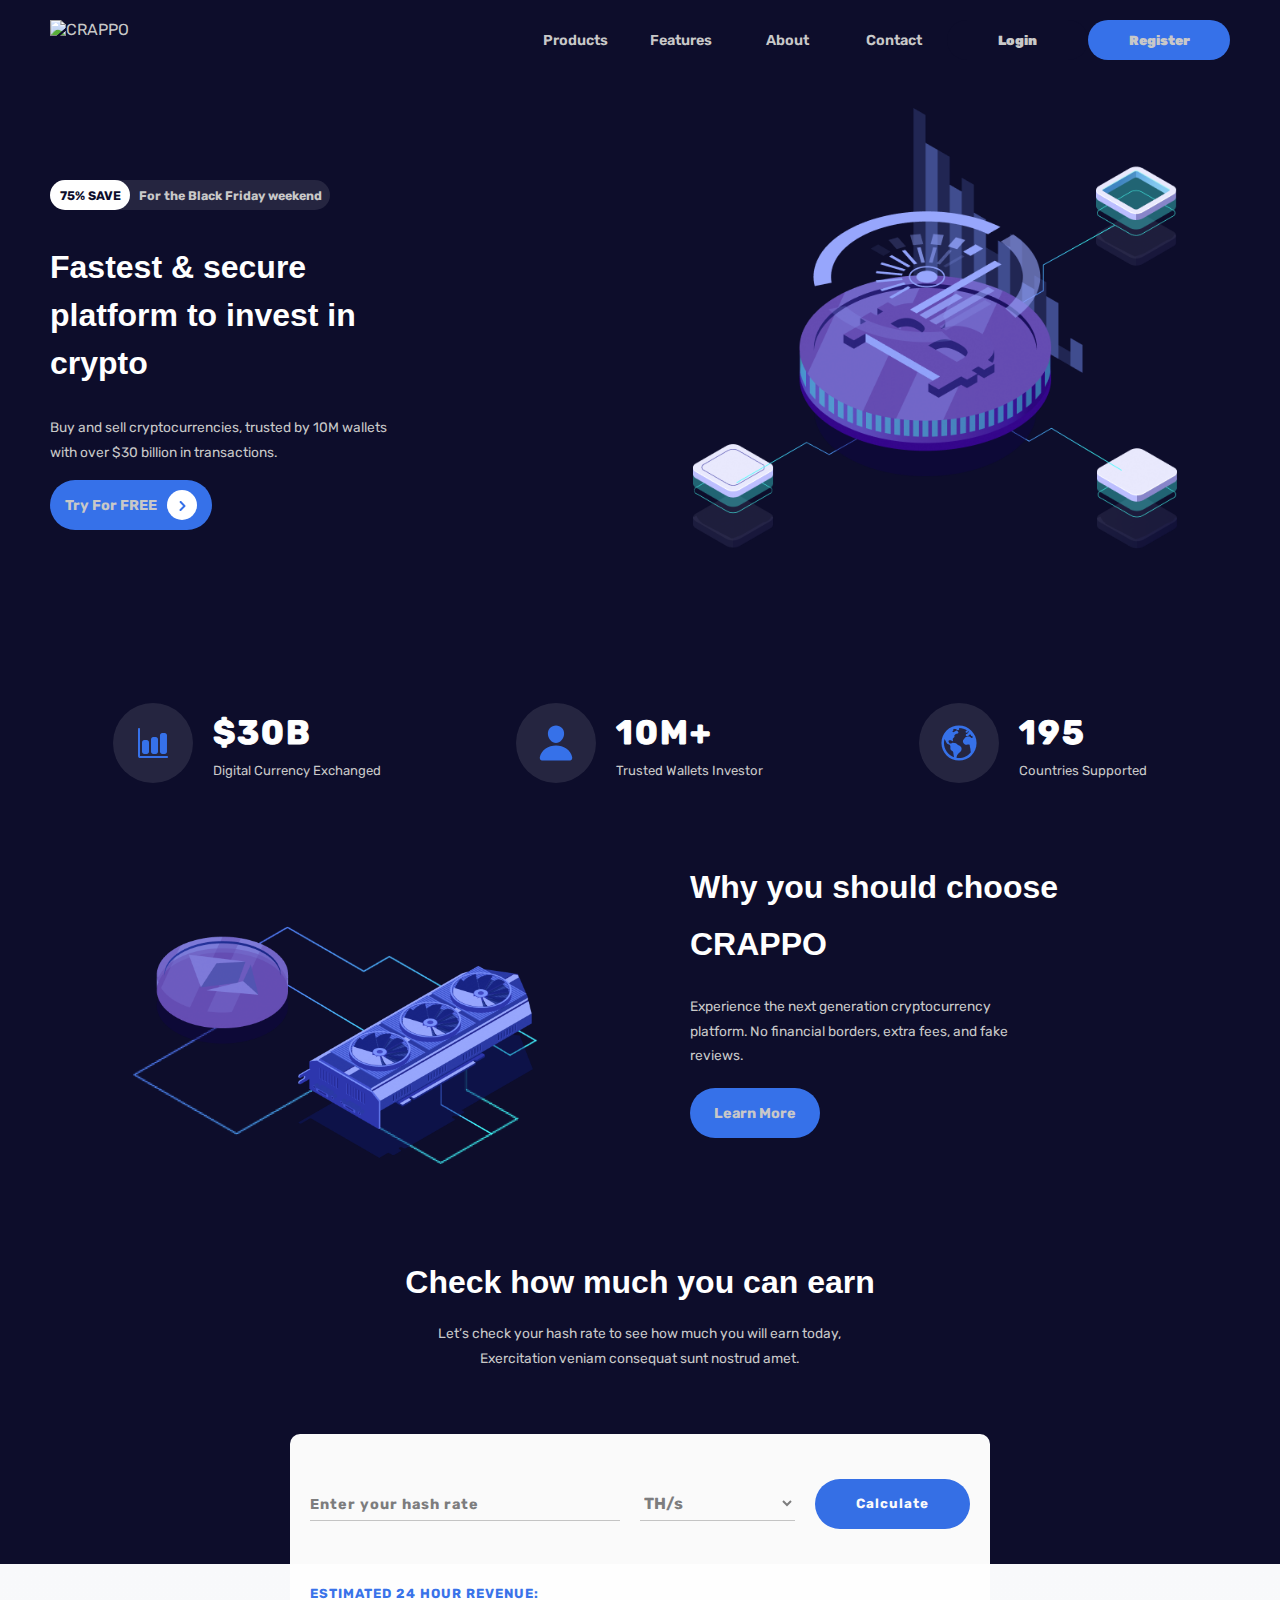
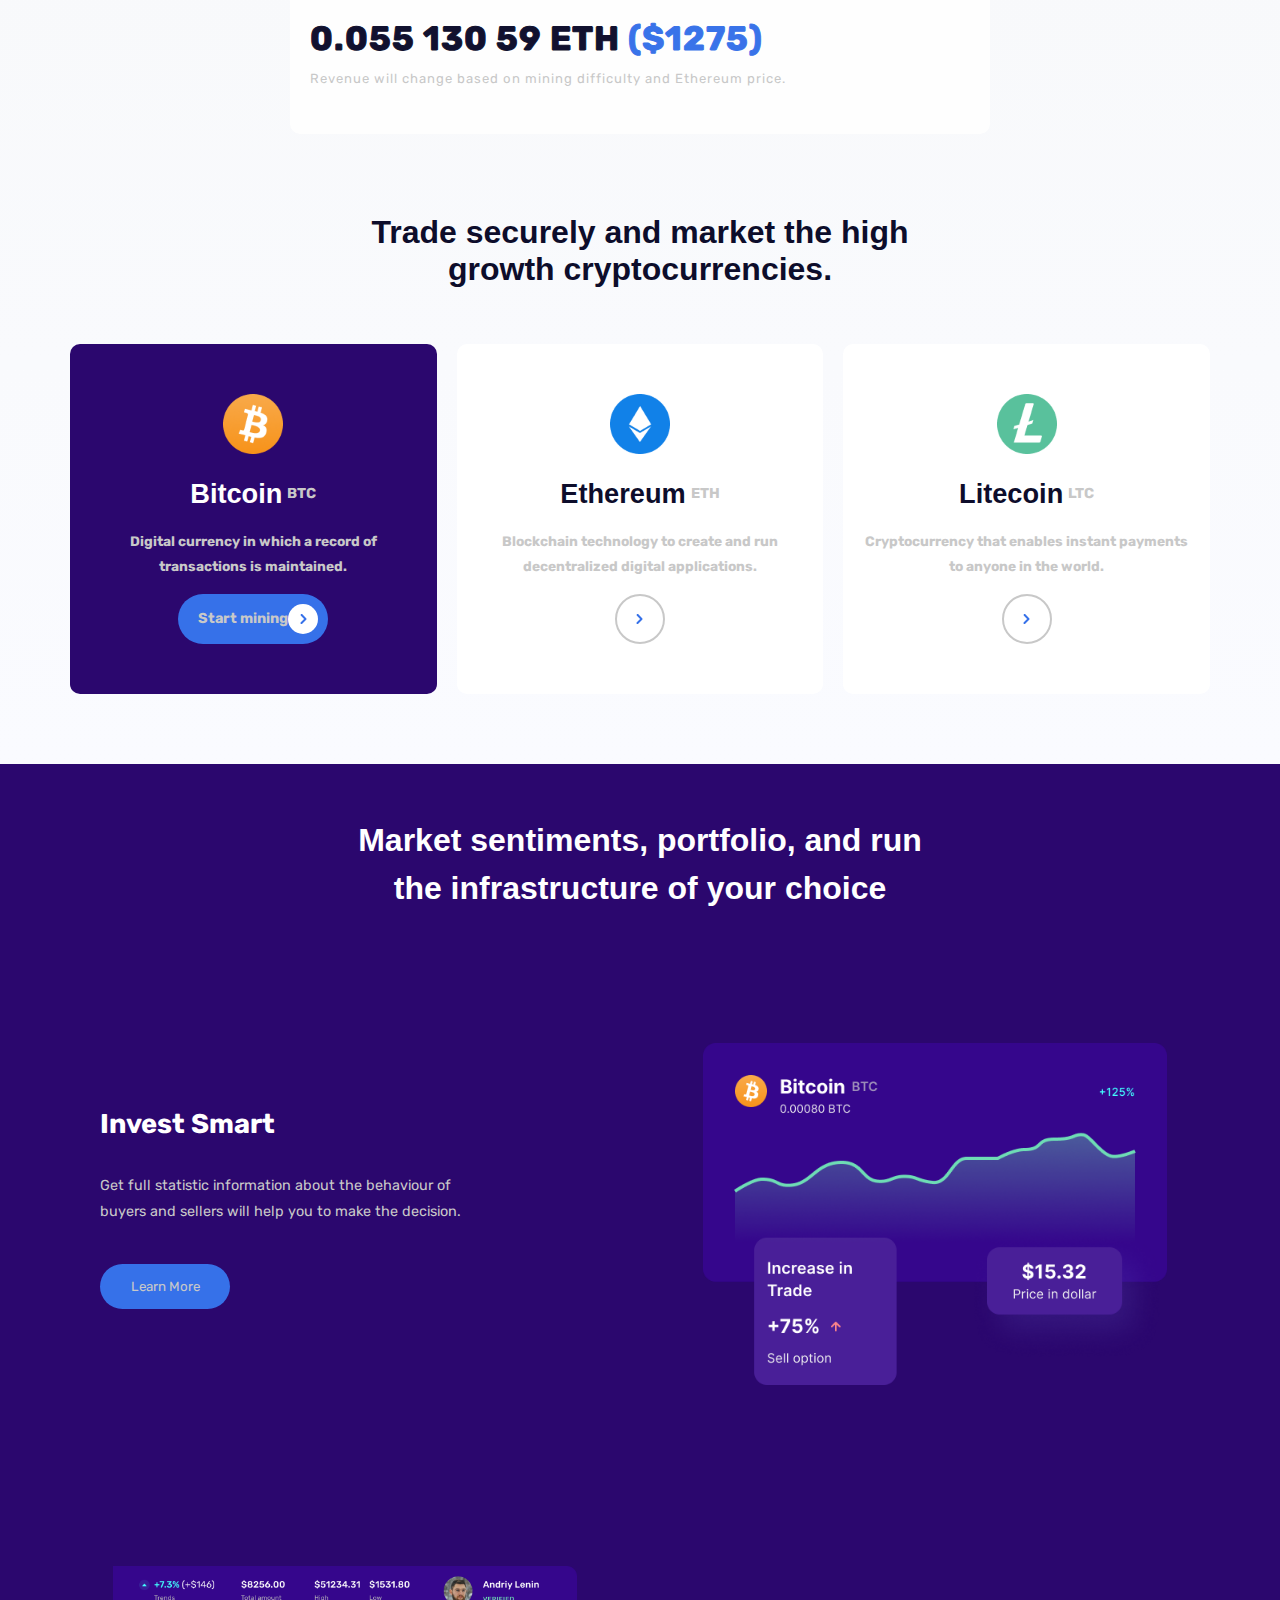
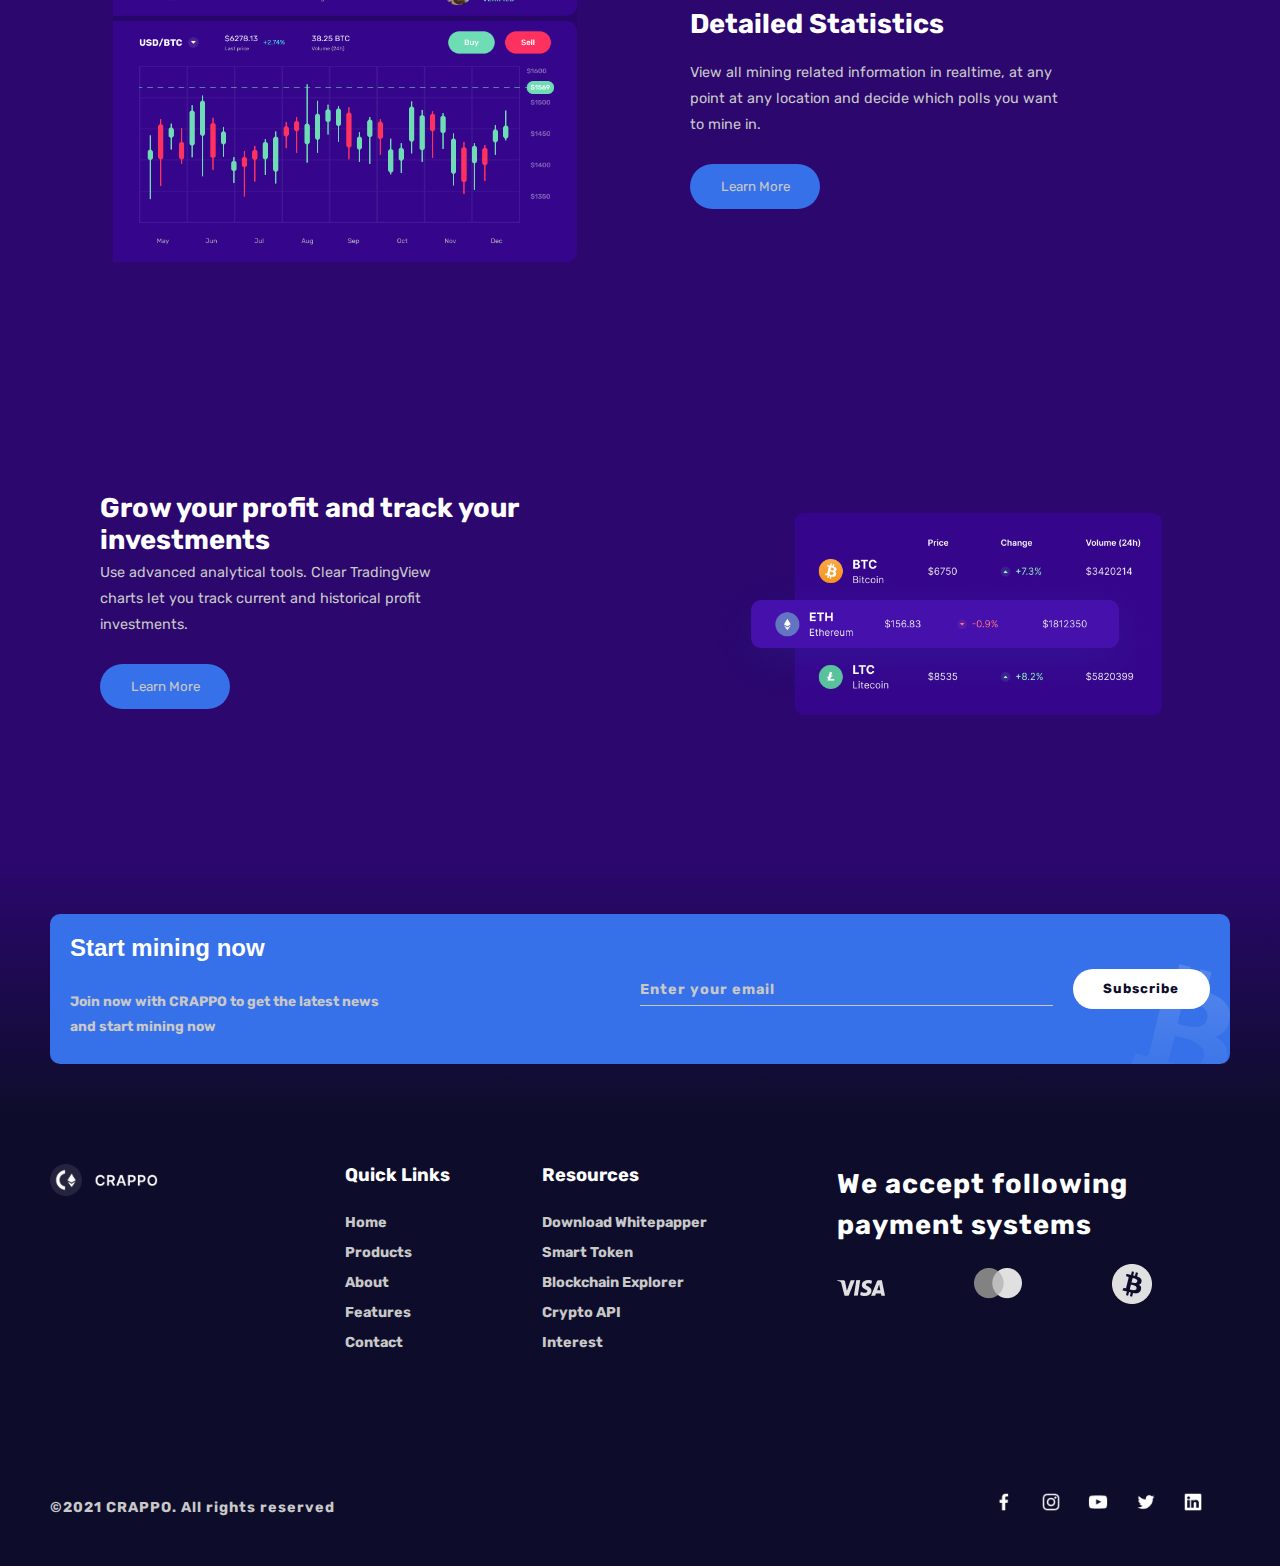
==== commit 7386c90e: "complete responsive" ====
--- a/index.html
+++ b/index.html
@@ -31,7 +31,7 @@
           <div class="main__value__info__text"><span class="main__value__info__text__save">75% SAVE</span><span class="main__value__info__text__for">For the Black Friday weekend </span></div>
         </div>
         <div class="main__value__heading"> 
-          <h1>Fastest & secure platform to invest in crypto</h1>
+          <h1>Fastest & secure<br>platform to invest in<br>crypto</h1>
         </div>
         <div class="main__value__paragraph"> 
           <p>Buy and sell cryptocurrencies, trusted by 10M wallets<br>with over $30 billion in transactions.</p>
--- a/style/style.css
+++ b/style/style.css
@@ -117,9 +117,10 @@
   display: grid;
   -ms-grid-columns: 50px 1fr 1fr 50px;
       grid-template-columns: 50px 1fr 1fr 50px;
-  -ms-grid-rows: 100%;
-      grid-template-rows: 100%;
-      grid-template-areas: ". value illustration .";
+  -ms-grid-rows: 1fr 100px;
+      grid-template-rows: 1fr 100px;
+      grid-template-areas: ". value illustration ."+ ". . . .";
   background-color: #0D0D2B;
 }
 
@@ -228,7 +229,7 @@
 .main__value__heading h1 {
   color: white;
   font-family: sans-serif;
-  font-size: 3rem;
+  line-height: 150%;
 }
 
 .main__value__paragraph {
@@ -276,47 +277,45 @@
 }
 
 .main__value__try__button {
-  display: -webkit-box;
-  display: -ms-flexbox;
-  display: flex;
-  -webkit-box-pack: center;
-      -ms-flex-pack: center;
-          justify-content: center;
-  -webkit-box-align: center;
-      -ms-flex-align: center;
-          align-items: center;
-  -webkit-box-pack: start;
-      -ms-flex-pack: start;
-          justify-content: flex-start;
-  position: relative;
-  width: 150px;
-  height: 100%;
+  display: -ms-grid;
+  display: grid;
+  -ms-grid-columns: 15px auto 10px auto 15px;
+      grid-template-columns: 15px auto 10px auto 15px;
+  -ms-grid-rows: 10px 30px 10px;
+      grid-template-rows: 10px 30px 10px;
+      grid-template-areas: ". . . . ."+ ". text . circle ."+ ". . . . .";
   border-radius: 100px;
   background-color: #3671E9;
   cursor: pointer;
 }
 
 .main__value__try__button__circle {
-  display: -webkit-box;
-  display: -ms-flexbox;
-  display: flex;
-  -webkit-box-pack: center;
-      -ms-flex-pack: center;
-          justify-content: center;
-  -webkit-box-align: center;
-      -ms-flex-align: center;
-          align-items: center;
-  position: absolute;
-  right: 10px;
+  height: 30px;
   width: 30px;
-  height: 30px;
+  -ms-grid-row: 2;
+  -ms-grid-column: 4;
+  grid-area: circle;
+  display: -webkit-box;
+  display: -ms-flexbox;
+  display: flex;
+  -webkit-box-pack: center;
+      -ms-flex-pack: center;
+          justify-content: center;
+  -webkit-box-align: center;
+      -ms-flex-align: center;
+          align-items: center;
   border-radius: 50%;
   background-color: white;
 }
 
 .main__value__try__button span {
-  position: absolute;
-  left: 20px;
+  -ms-grid-row: 1;
+  -ms-grid-column: 2;
+  grid-area: text;
+  -ms-flex-item-align: center;
+      align-self: center;
   font-size: calc(0.5vw + 0.5rem);
   font-weight: bold;
 }
@@ -355,37 +354,41 @@
   display: grid;
   -ms-grid-columns: 50px 1fr 50px;
       grid-template-columns: 50px 1fr 50px;
-  -ms-grid-rows: 100px 500px;
-      grid-template-rows: 100px 500px;
-      grid-template-areas: ". numbers ."- ". content .";
+  -ms-grid-rows: 50px auto 50px auto 100px;
+      grid-template-rows: 50px auto 50px auto 100px;
+      grid-template-areas: ". . ."+ ". numbers ."+ ". . ."+ ". content ."+ ". . .";
   z-index: 3;
   background-color: #0D0D2B;
 }
 
 .why-crappo__numbers {
-  -ms-grid-row: 1;
+  -ms-grid-row: 2;
   -ms-grid-column: 2;
   grid-area: numbers;
-  display: -webkit-box;
-  display: -ms-flexbox;
-  display: flex;
+  display: -ms-grid;
+  display: grid;
+  -ms-grid-columns: 1fr 1fr 1fr;
+      grid-template-columns: 1fr 1fr 1fr;
+  -ms-grid-rows: 1fr;
+      grid-template-rows: 1fr;
   background-color: #0D0D2B;
 }
 
 .why-crappo__numbers__number {
   display: -ms-grid;
   display: grid;
+  -ms-grid-column-align: center;
+      justify-self: center;
   -ms-grid-columns: 80px auto;
       grid-template-columns: 80px auto;
   -ms-grid-rows: 60px 20px;
       grid-template-rows: 60px 20px;
       grid-template-areas: "icon num"  "icon text";
-  -webkit-box-orient: vertical;
-  -webkit-box-direction: normal;
-      -ms-flex-direction: column;
-          flex-direction: column;
   -webkit-box-flex: 1;
       -ms-flex: 1;
           flex: 1;
@@ -511,6 +514,7 @@
   color: white;
   font-family: sans-serif;
   font-size: 2rem;
+  line-height: 180%;
 }
 
 .why-crappo__content__text p {
@@ -550,8 +554,8 @@
   position: relative;
   display: -ms-grid;
   display: grid;
-  -ms-grid-columns: 100%;
-      grid-template-columns: 100%;
+  -ms-grid-columns: 1fr;
+      grid-template-columns: 1fr;
   -ms-grid-rows: 300px 800px;
       grid-template-rows: 300px 800px;
 }
@@ -1360,7 +1364,6 @@
       grid-template-columns: 100%;
   -ms-grid-rows: 200px 1fr;
       grid-template-rows: 200px 1fr;
-  background-color: gray;
 }
 
 .features__heading {
@@ -2134,8 +2137,972 @@
   display: grid;
   -ms-grid-columns: 100%;
       grid-template-columns: 100%;
-  -ms-grid-rows: 80px 600px 620px auto auto auto auto;
-      grid-template-rows: 80px 600px 620px auto auto auto auto;
+  -ms-grid-rows: 80px auto auto auto auto auto auto;
+      grid-template-rows: 80px auto auto auto auto auto auto;
   overflow-x: hidden;
+  background-color: #0D0D2B;
+}
+
+@media all and (max-width: 992px) {
+  .header {
+    -ms-grid-columns: 20px 1fr 1fr 20px;
+        grid-template-columns: 20px 1fr 1fr 20px;
+    -ms-grid-rows: 20px 40px 20px;
+        grid-template-rows: 20px 40px 20px;
+        grid-template-areas: ". . . ."+ ". logo nav ."+ ". . . .";
+  }
+  .header__logo {
+    -ms-grid-row: 2;
+    -ms-grid-column: 2;
+    grid-area: logo;
+    -ms-grid-columns: 20px;
+        grid-template-columns: 20px;
+    -ms-grid-rows: 1fr;
+        grid-template-rows: 1fr;
+  }
+  .header__nav {
+    -ms-grid-row: 2;
+    -ms-grid-column: 3;
+    grid-area: nav;
+    -ms-grid-columns: 1fr 3fr;
+        grid-template-columns: 1fr 3fr;
+    -ms-grid-rows: 100%;
+        grid-template-rows: 100%;
+        grid-template-areas: ". signin .";
+  }
+  .header__nav__menu {
+    display: none;
+  }
+  .header__nav__sign-in {
+    -ms-grid-row: 1;
+    -ms-grid-column: 2;
+    grid-area: signin;
+  }
+  .main {
+    background-color: #0D0D2B;
+    -ms-grid-columns: 20px 1fr 20px;
+        grid-template-columns: 20px 1fr 20px;
+    -ms-grid-rows: 1fr 1fr 100px;
+        grid-template-rows: 1fr 1fr 100px;
+        grid-template-areas: ". value ."+ ". illustration ."+ ". . .";
+  }
+  .main__value {
+    background-color: #0D0D2B;
+    -ms-grid-row: 1;
+    -ms-grid-column: 2;
+    grid-area: value;
+    -webkit-box-pack: center;
+        -ms-flex-pack: center;
+            justify-content: center;
+    -ms-grid-columns: 1fr;
+        grid-template-columns: 1fr;
+    -ms-grid-rows: 100px 30px 20px auto 20px 40px 20px 50px 20px;
+        grid-template-rows: 100px 30px 20px auto 20px 40px 20px 50px 20px;
+        grid-template-areas: "."+ "info"+ "."+ "heading"+ "."+ "paragraph"+ "."+ "try"+ ".";
+  }
+  .main__value__info {
+    -ms-grid-row: 2;
+    -ms-grid-column: 1;
+    grid-area: info;
+    -ms-grid-column-align: center;
+        justify-self: center;
+  }
+  .main__value__heading {
+    -ms-grid-row: 4;
+    -ms-grid-column: 1;
+    grid-area: heading;
+    -ms-grid-column-align: center;
+        justify-self: center;
+    text-align: center;
+  }
+  .main__value__heading h1 {
+    font-size: clamp(4vw, 4.5vw, 5vw);
+  }
+  .main__value__paragraph {
+    -ms-grid-row: 6;
+    -ms-grid-column: 1;
+    grid-area: paragraph;
+    -ms-grid-column-align: center;
+        justify-self: center;
+    text-align: center;
+  }
+  .main__value__try {
+    -ms-grid-row: 8;
+    -ms-grid-column: 1;
+    grid-area: try;
+    -ms-grid-column-align: center;
+        justify-self: center;
+  }
+  .main__illustration {
+    -ms-grid-row: 3;
+    -ms-grid-column: 2;
+    grid-area: illustration;
+        justify-self: center;
+  }
+  .main__illustration img {
+    width: calc(604px * 0.6);
+    height: calc(586px * 0.6);
+  }
+  .why-crappo {
+    background-color: #0D0D2B;
+    -ms-grid-columns: 20px auto 20px;
+        grid-template-columns: 20px auto 20px;
+    -ms-grid-rows: auto auto;
+        grid-template-rows: auto auto;
+        grid-template-areas: ". numbers ."+ ". content .";
+  }
+  .why-crappo__numbers {
+    -ms-grid-row: 1;
+    -ms-grid-column: 2;
+    grid-area: numbers;
+    display: -ms-grid;
+    display: grid;
+    grid-column-gap: 10px;
+    -ms-grid-columns: auto auto auto;
+        grid-template-columns: auto auto auto;
+    -ms-grid-rows: auto;
+        grid-template-rows: auto;
+  }
+  .why-crappo__numbers__number {
+    background-color: #0D0D2B;
+    -ms-grid-columns: 10px auto 10px;
+        grid-template-columns: 10px auto 10px;
+    -ms-grid-rows: auto 10px auto 10px auto;
+        grid-template-rows: auto 10px auto 10px auto;
+        grid-template-areas: ". icon ."+ ". . ."+ ". num ."+ ". . ."+ ". text .";
+  }
+  .why-crappo__numbers__number__icon {
+    -ms-grid-row: 1;
+    -ms-grid-column: 2;
+    grid-area: icon;
+    width: 80px;
+    height: 80px;
+    -ms-grid-column-align: center;
+        justify-self: center;
+  }
+  .why-crappo__numbers__number__num {
+    -ms-grid-row: 3;
+    -ms-grid-column: 2;
+    grid-area: num;
+    -ms-grid-column-align: center;
+        justify-self: center;
+    -ms-grid-columns: 1fr;
+        grid-template-columns: 1fr;
+    -ms-grid-rows: 100%;
+        grid-template-rows: 100%;
+        grid-template-areas: "text";
+  }
+  .why-crappo__numbers__number__num span {
+    -ms-grid-row: 1;
+    -ms-grid-column: 1;
+    grid-area: text;
+  }
+  .why-crappo__numbers__number__text {
+    -ms-grid-row: 1;
+    -ms-grid-column: 1;
+    grid-area: text;
+        justify-self: center;
+        grid-template-columns: 1fr;
+        grid-template-rows: 100%;
+        grid-template-areas: "text";
+  }
+  .why-crappo__numbers__number__text span {
+    -ms-grid-row: 1;
+    -ms-grid-column: 1;
+    grid-area: text;
+  }
+  .why-crappo__content {
+    -ms-grid-row: 2;
+    -ms-grid-column: 2;
+    grid-area: content;
+    display: -ms-grid;
+    display: grid;
+        grid-template-columns: 100%;
+        grid-template-rows: 1fr 1fr;
+  }
+  .why-crappo__content__image {
+    margin-bottom: 50px;
+  }
+  .why-crappo__content__image img {
+    width: calc(650px * 0.6);
+    height: calc(473px * 0.6);
+  }
+  .why-crappo__content__text {
+    -ms-grid-column-align: center;
+        justify-self: center;
+    text-align: center;
+    background-color: #0D0D2B;
+    -webkit-box-align: center;
+        -ms-flex-align: center;
+            align-items: center;
+    padding-left: 0px;
+  }
+  .trade-securely {
+    background: -webkit-gradient(linear, left top, left bottom, from(#F8F9FB), to(#FAFBFF));
+    background: linear-gradient(to bottom, #F8F9FB, #FAFBFF);
+    -ms-grid-columns: 1fr;
+        grid-template-columns: 1fr;
+    -ms-grid-rows: 300px auto 800px 50px;
+        grid-template-rows: 300px auto 800px 50px;
+        grid-template-areas: "earn"+ "calc"+ "crypto"+ ".";
+  }
+  .trade-securely__earnings {
+    -ms-grid-row: 1;
+    -ms-grid-column: 1;
+    grid-area: earn;
+    -webkit-box-align: center;
+        -ms-flex-align: center;
+            align-items: center;
+  }
+  .trade-securely__revenue-calculator {
+    height: 300px;
+    width: 100vw;
+    position: relative;
+    background-color: white;
+    top: 0px;
+    -ms-grid-row: 2;
+    -ms-grid-column: 1;
+    grid-area: calc;
+  }
+  .trade-securely__crypto-currencies {
+    -ms-grid-row: 3;
+    -ms-grid-column: 1;
+    grid-area: crypto;
+    background: -webkit-gradient(linear, left top, left bottom, from(#F8F9FB), to(#FAFBFF));
+    background: linear-gradient(to bottom, #F8F9FB, #FAFBFF);
+    -ms-grid-columns: 20px 1fr 40px;
+        grid-template-columns: 20px 1fr 40px;
+    -ms-grid-rows: 1fr 1.5fr;
+        grid-template-rows: 1fr 1.5fr;
+        grid-template-areas: ". title ."+ ". cards .";
+  }
+  .trade-securely__crypto-currencies__title {
+    display: -webkit-box;
+    display: -ms-flexbox;
+    display: flex;
+    -webkit-box-pack: center;
+        -ms-flex-pack: center;
+            justify-content: center;
+    -webkit-box-align: center;
+        -ms-flex-align: center;
+            align-items: center;
+    -ms-grid-row: 1;
+    -ms-grid-column: 2;
+    grid-area: title;
+    background: -webkit-gradient(linear, left bottom, left top, from(#F8F9FB), to(#FAFBFF));
+    background: linear-gradient(to top, #F8F9FB, #FAFBFF);
+  }
+  .trade-securely__crypto-currencies__cards {
+    -ms-grid-row: 2;
+    -ms-grid-column: 2;
+    grid-area: cards;
+    -ms-grid-columns: 1fr 20px 1fr 20px 1fr;
+        grid-template-columns: 1fr 20px 1fr 20px 1fr;
+    -ms-grid-rows: 50px 1fr 20px;
+        grid-template-rows: 50px 1fr 20px;
+        grid-template-areas: ". . . . ."+ "one . two . three"+ ". . . . .";
+  }
+  .trade-securely__crypto-currencies__cards__card--one {
+    -ms-grid-row: 2;
+    -ms-grid-column: 1;
+    grid-area: one;
+  }
+  .trade-securely__crypto-currencies__cards__card--two {
+    -ms-grid-row: 2;
+    -ms-grid-column: 3;
+    grid-area: two;
+  }
+  .trade-securely__crypto-currencies__cards__card--three {
+    -ms-grid-row: 2;
+    -ms-grid-column: 5;
+    grid-area: three;
+  }
+  .features {
+    background-color: #2B076E;
+  }
+  .features__heading {
+    -webkit-box-align: end;
+        -ms-flex-align: end;
+            align-items: flex-end;
+  }
+  .features__content {
+    -ms-grid-columns: 100%;
+        grid-template-columns: 100%;
+    -ms-grid-rows: (auto)[3];
+        grid-template-rows: repeat(3, auto);
+  }
+  .features__content__invest-smart {
+    -ms-grid-columns: 50px 1fr 50px;
+        grid-template-columns: 50px 1fr 50px;
+    -ms-grid-rows: 50px auto auto 50px;
+        grid-template-rows: 50px auto auto 50px;
+        grid-template-areas: ". . ."+ ". content ."+ ". illustration ."+ ". . .";
+  }
+  .features__content__invest-smart__content-card {
+    -ms-grid-row: 2;
+    -ms-grid-column: 2;
+    grid-area: content;
+        justify-self: center;
+  }
+  .features__content__invest-smart__content-card h3 {
+    -ms-grid-column-align: center;
+        justify-self: center;
+    text-align: center;
+  }
+  .features__content__invest-smart__content-card p {
+    -ms-grid-column-align: center;
+        justify-self: center;
+    text-align: center;
+  }
+  .features__content__invest-smart__content-card button {
+    -ms-grid-column-align: center;
+        justify-self: center;
+    text-align: center;
+  }
+  .features__content__invest-smart__illustration-card {
+    -ms-grid-row: 3;
+    -ms-grid-column: 2;
+    grid-area: illustration;
+  }
+  .features__content__statistics {
+    -ms-grid-columns: 50px 1fr 50px;
+        grid-template-columns: 50px 1fr 50px;
+    -ms-grid-rows: 50px auto auto 50px;
+        grid-template-rows: 50px auto auto 50px;
+        grid-template-areas: ". . ."+ ". content ."+ ". illustration ."+ ". . .";
+  }
+  .features__content__statistics__content-card {
+    -ms-grid-row: 2;
+    -ms-grid-column: 2;
+    grid-area: content;
+        justify-self: center;
+  }
+  .features__content__statistics__content-card h3 {
+    -ms-grid-column-align: center;
+        justify-self: center;
+    text-align: center;
+  }
+  .features__content__statistics__content-card p {
+    -ms-grid-column-align: center;
+        justify-self: center;
+    text-align: center;
+  }
+  .features__content__statistics__content-card button {
+    -ms-grid-column-align: center;
+        justify-self: center;
+    text-align: center;
+  }
+  .features__content__statistics__illustration-card {
+    -ms-grid-row: 3;
+    -ms-grid-column: 2;
+    grid-area: illustration;
+  }
+  .features__content__grow-profit {
+    -ms-grid-columns: 50px 1fr 50px;
+        grid-template-columns: 50px 1fr 50px;
+    -ms-grid-rows: 50px auto auto 50px;
+        grid-template-rows: 50px auto auto 50px;
+        grid-template-areas: ". . ."+ ". content ."+ ". illustration ."+ ". . .";
+  }
+  .features__content__grow-profit__content-card {
+    -ms-grid-row: 2;
+    -ms-grid-column: 2;
+    grid-area: content;
+    -ms-grid-column-align: center;
+        justify-self: center;
+  }
+  .features__content__grow-profit__content-card h3 {
+    -ms-grid-column-align: center;
+        justify-self: center;
+    text-align: center;
+  }
+  .features__content__grow-profit__content-card p {
+    -ms-grid-column-align: center;
+        justify-self: center;
+    text-align: center;
+  }
+  .features__content__grow-profit__content-card button {
+    -ms-grid-column-align: center;
+        justify-self: center;
+    text-align: center;
+  }
+  .features__content__grow-profit__illustration-card {
+    -ms-grid-row: 3;
+    -ms-grid-column: 2;
+    grid-area: illustration;
+  }
+  .start-mining__card__subscribe {
+    -ms-grid-columns: 1fr;
+        grid-template-columns: 1fr;
+    -ms-grid-rows: 1fr;
+        grid-template-rows: 1fr;
+        grid-template-areas: "input"+ "button";
+  }
+  .start-mining__card__subscribe input {
+    -ms-grid-row: 1;
+    -ms-grid-column: 1;
+    grid-area: input;
+  }
+  .start-mining__card__subscribe button {
+    -ms-grid-row: 2;
+    -ms-grid-column: 1;
+    grid-area: button;
+  }
+}
+
+@media all and (max-width: 688px) {
+  .header {
+    -ms-grid-columns: 20px 1fr 20px;
+        grid-template-columns: 20px 1fr 20px;
+    -ms-grid-rows: 20px 40px 20px;
+        grid-template-rows: 20px 40px 20px;
+        grid-template-areas: ". . ."+ ". logo ."+ ". . .";
+  }
+  .header__logo {
+    -ms-grid-row: 2;
+    -ms-grid-column: 2;
+    grid-area: logo;
+    -ms-grid-column-align: start;
+        justify-self: start;
+  }
+  .header__nav {
+    -ms-grid-row: 2;
+    -ms-grid-column: 3;
+    grid-area: nav;
+    display: none;
+  }
+  .main {
+    background-color: #0D0D2B;
+    -ms-grid-columns: 20px 1fr 20px;
+        grid-template-columns: 20px 1fr 20px;
+    -ms-grid-rows: 1fr 1fr 100px;
+        grid-template-rows: 1fr 1fr 100px;
+        grid-template-areas: ". value ."+ ". illustration ."+ ". . .";
+  }
+  .main__value {
+    background-color: #0D0D2B;
+    -ms-grid-row: 1;
+    -ms-grid-column: 2;
+    grid-area: value;
+    -webkit-box-pack: center;
+        -ms-flex-pack: center;
+            justify-content: center;
+    -ms-grid-columns: 1fr;
+        grid-template-columns: 1fr;
+    -ms-grid-rows: 50px 30px 20px auto 20px 40px 20px 50px 20px;
+        grid-template-rows: 50px 30px 20px auto 20px 40px 20px 50px 20px;
+        grid-template-areas: "."+ "info"+ "."+ "heading"+ "."+ "paragraph"+ "."+ "try"+ ".";
+  }
+  .main__value__info {
+    -ms-grid-row: 2;
+    -ms-grid-column: 1;
+    grid-area: info;
+    -ms-grid-column-align: start;
+        justify-self: start;
+  }
+  .main__value__heading {
+    -ms-grid-row: 4;
+    -ms-grid-column: 1;
+    grid-area: heading;
+    -ms-grid-column-align: start;
+        justify-self: start;
+    text-align: left;
+  }
+  .main__value__heading h1 {
+    font-size: 6vw;
+  }
+  .main__value__paragraph {
+    -ms-grid-row: 6;
+    -ms-grid-column: 1;
+    grid-area: paragraph;
+    -ms-grid-column-align: start;
+        justify-self: start;
+    text-align: left;
+  }
+  .main__value__try {
+    -ms-grid-row: 8;
+    -ms-grid-column: 1;
+    grid-area: try;
+    -ms-grid-column-align: start;
+        justify-self: start;
+  }
+  .main__illustration {
+    -ms-grid-row: 3;
+    -ms-grid-column: 2;
+    grid-area: illustration;
+        justify-self: start;
+  }
+  .main__illustration img {
+    width: 250px;
+    height: 250px;
+  }
+  .why-crappo {
+    background-color: #0D0D2B;
+    -ms-grid-columns: 20px auto 20px;
+        grid-template-columns: 20px auto 20px;
+    -ms-grid-rows: auto 50px auto;
+        grid-template-rows: auto 50px auto;
+        grid-template-areas: ". numbers ."+ ". . ."+ ". content .";
+  }
+  .why-crappo__numbers {
+    -ms-grid-row: 1;
+    -ms-grid-column: 2;
+    grid-area: numbers;
+    display: -ms-grid;
+    display: grid;
+    grid-column-gap: 10px;
+    -ms-grid-columns: auto;
+        grid-template-columns: auto;
+    -ms-grid-rows: auto auto auto;
+        grid-template-rows: auto auto auto;
+    grid-row-gap: 40px;
+  }
+  .why-crappo__numbers__number {
+    -ms-grid-column-align: start;
+        justify-self: start;
+    background-color: #0D0D2B;
+    -ms-grid-columns: 80px 20px auto;
+        grid-template-columns: 80px 20px auto;
+    -ms-grid-rows: 60px 20px;
+        grid-template-rows: 60px 20px;
+        grid-template-areas: "icon . num"+ "icon . text";
+  }
+  .why-crappo__numbers__number__icon {
+    -ms-grid-row: 1;
+    -ms-grid-row-span: 2;
+    -ms-grid-column: 1;
+    grid-area: icon;
+    width: 80px;
+    height: 80px;
+    -ms-flex-item-align: center;
+        -ms-grid-row-align: center;
+        align-self: center;
+  }
+  .why-crappo__numbers__number__num {
+    -ms-grid-row: 1;
+    -ms-grid-column: 3;
+    grid-area: num;
+    -ms-grid-column-align: start;
+        justify-self: start;
+    -ms-grid-columns: 1fr;
+        grid-template-columns: 1fr;
+    -ms-grid-rows: 100%;
+        grid-template-rows: 100%;
+        grid-template-areas: "text";
+  }
+  .why-crappo__numbers__number__num span {
+    -ms-grid-row: 1;
+    -ms-grid-column: 1;
+    grid-area: text;
+  }
+  .why-crappo__numbers__number__text {
+    -ms-grid-row: 1;
+    -ms-grid-column: 1;
+    grid-area: text;
+        justify-self: start;
+        grid-template-columns: 1fr;
+        grid-template-rows: 100%;
+        grid-template-areas: "text";
+  }
+  .why-crappo__numbers__number__text span {
+    -ms-grid-row: 1;
+    -ms-grid-column: 1;
+    grid-area: text;
+  }
+  .why-crappo__content {
+    -ms-grid-row: 2;
+    -ms-grid-column: 2;
+    grid-area: content;
+    display: -ms-grid;
+    display: grid;
+        grid-template-columns: 100%;
+        grid-template-rows: 1fr 1fr;
+  }
+  .why-crappo__content__image {
+    -webkit-box-ordinal-group: 3;
+        -ms-flex-order: 2;
+            order: 2;
+    margin-bottom: 50px;
+  }
+  .why-crappo__content__image img {
+    width: 250px;
+    height: 250px;
+  }
+  .why-crappo__content__text {
+    -ms-grid-column-align: start;
+        justify-self: start;
+    text-align: left;
+    background-color: #0D0D2B;
+    -webkit-box-align: start;
+        -ms-flex-align: start;
+            align-items: flex-start;
+    padding-left: 0px;
+  }
+  .trade-securely {
+    background: -webkit-gradient(linear, left top, left bottom, from(#F8F9FB), to(#FAFBFF));
+    background: linear-gradient(to bottom, #F8F9FB, #FAFBFF);
+    -ms-grid-columns: 1fr;
+        grid-template-columns: 1fr;
+    -ms-grid-rows: auto auto 50px;
+        grid-template-rows: auto auto 50px;
+        grid-template-areas: "earn"+ "crypto"+ ".";
+  }
+  .trade-securely__earnings {
+    -ms-grid-row: 1;
+    -ms-grid-column: 1;
+    grid-area: earn;
+    -webkit-box-align: star;
+        -ms-flex-align: star;
+            align-items: star;
+    -webkit-box-pack: start;
+        -ms-flex-pack: start;
+            justify-content: start;
+  }
+  .trade-securely__earnings__card {
+    -webkit-box-align: start;
+        -ms-flex-align: start;
+            align-items: flex-start;
+    padding-left: 20px;
+  }
+  .trade-securely__earnings__card h2, .trade-securely__earnings__card p {
+    text-align: left;
+  }
+  .trade-securely__revenue-calculator {
+    display: none;
+  }
+  .trade-securely__crypto-currencies {
+    -ms-grid-row: 2;
+    -ms-grid-column: 1;
+    grid-area: crypto;
+    background: -webkit-gradient(linear, left top, left bottom, from(#F8F9FB), to(#FAFBFF));
+    background: linear-gradient(to bottom, #F8F9FB, #FAFBFF);
+    grid-row-gap: 100px;
+    -ms-grid-columns: 20px 1fr 20px;
+        grid-template-columns: 20px 1fr 20px;
+    -ms-grid-rows: auto auto;
+        grid-template-rows: auto auto;
+        grid-template-areas: ". title ."+ ". cards .";
+  }
+  .trade-securely__crypto-currencies__title {
+    display: -webkit-box;
+    display: -ms-flexbox;
+    display: flex;
+    -webkit-box-pack: center;
+        -ms-flex-pack: center;
+            justify-content: center;
+    -webkit-box-align: center;
+        -ms-flex-align: center;
+            align-items: center;
+    margin-top: 100px;
+    justify-self: start;
+    -webkit-box-pack: start;
+        -ms-flex-pack: start;
+            justify-content: start;
+    text-align: left;
+    -ms-grid-row: 1;
+    -ms-grid-column: 2;
+    grid-area: title;
+    background: -webkit-gradient(linear, left bottom, left top, from(#F8F9FB), to(#FAFBFF));
+    background: linear-gradient(to top, #F8F9FB, #FAFBFF);
+  }
+  .trade-securely__crypto-currencies__title h2 {
+    text-align: left;
+  }
+  .trade-securely__crypto-currencies__cards {
+    -ms-grid-row: 2;
+    -ms-grid-column: 2;
+    grid-area: cards;
+    grid-row-gap: 20px;
+    -ms-grid-columns: 20px 1fr 20px;
+        grid-template-columns: 20px 1fr 20px;
+    -ms-grid-rows: 1fr 1fr 1fr 20px;
+        grid-template-rows: 1fr 1fr 1fr 20px;
+        grid-template-areas: ". one ."+ ". two ."+ ". three ."+ ". . .";
+  }
+  .trade-securely__crypto-currencies__cards__card--one {
+    -ms-grid-row: 1;
+    -ms-grid-column: 2;
+    grid-area: one;
+  }
+  .trade-securely__crypto-currencies__cards__card--two {
+    -ms-grid-row: 2;
+    -ms-grid-column: 2;
+    grid-area: two;
+  }
+  .trade-securely__crypto-currencies__cards__card--three {
+    -ms-grid-row: 3;
+    -ms-grid-column: 2;
+    grid-area: three;
+  }
+  .features {
+    background-color: #2B076E;
+  }
+  .features__heading {
+    -webkit-box-align: start;
+        -ms-flex-align: start;
+            align-items: flex-start;
+  }
+  .features__heading h2 {
+    text-align: left;
+    padding: 50px 20px;
+  }
+  .features__content {
+    -ms-grid-columns: 100%;
+        grid-template-columns: 100%;
+    -ms-grid-rows: (auto)[3];
+        grid-template-rows: repeat(3, auto);
+  }
+  .features__content__invest-smart {
+    -ms-grid-columns: 50px 1fr 50px;
+        grid-template-columns: 50px 1fr 50px;
+    -ms-grid-rows: 50px auto auto 50px;
+        grid-template-rows: 50px auto auto 50px;
+        grid-template-areas: ". . ."+ ". content ."+ ". illustration ."+ ". . .";
+    -ms-grid-columns: 10px 1fr 10px;
+        grid-template-columns: 10px 1fr 10px;
+  }
+  .features__content__invest-smart__content-card {
+    -ms-grid-row: 2;
+    -ms-grid-column: 2;
+    grid-area: content;
+        justify-self: center;
+  }
+  .features__content__invest-smart__content-card h3 {
+    -ms-grid-column-align: center;
+        justify-self: center;
+    text-align: center;
+  }
+  .features__content__invest-smart__content-card p {
+    -ms-grid-column-align: center;
+        justify-self: center;
+    text-align: center;
+  }
+  .features__content__invest-smart__content-card button {
+    -ms-grid-column-align: center;
+        justify-self: center;
+    text-align: center;
+  }
+  .features__content__invest-smart__illustration-card {
+    -ms-grid-row: 3;
+    -ms-grid-column: 2;
+    grid-area: illustration;
+  }
+  .features__content__invest-smart__content-card {
+    -ms-grid-column-align: start;
+        justify-self: start;
+  }
+  .features__content__invest-smart__illustration-card img {
+    width: 250px;
+    height: 200px;
+  }
+  .features__content__statistics {
+    -ms-grid-columns: 50px 1fr 50px;
+        grid-template-columns: 50px 1fr 50px;
+    -ms-grid-rows: 50px auto auto 50px;
+        grid-template-rows: 50px auto auto 50px;
+        grid-template-areas: ". . ."+ ". content ."+ ". illustration ."+ ". . .";
+    -ms-grid-columns: 10px 1fr 10px;
+        grid-template-columns: 10px 1fr 10px;
+  }
+  .features__content__statistics__content-card {
+    -ms-grid-row: 2;
+    -ms-grid-column: 2;
+    grid-area: content;
+        justify-self: center;
+  }
+  .features__content__statistics__content-card h3 {
+    -ms-grid-column-align: center;
+        justify-self: center;
+    text-align: center;
+  }
+  .features__content__statistics__content-card p {
+    -ms-grid-column-align: center;
+        justify-self: center;
+    text-align: center;
+  }
+  .features__content__statistics__content-card button {
+    -ms-grid-column-align: center;
+        justify-self: center;
+    text-align: center;
+  }
+  .features__content__statistics__illustration-card {
+    -ms-grid-row: 3;
+    -ms-grid-column: 2;
+    grid-area: illustration;
+  }
+  .features__content__statistics__content-card {
+    -ms-grid-column-align: start;
+        justify-self: start;
+  }
+  .features__content__statistics__illustration-card img {
+    width: 250px;
+    height: 200px;
+  }
+  .features__content__grow-profit {
+    -ms-grid-columns: 50px 1fr 50px;
+        grid-template-columns: 50px 1fr 50px;
+    -ms-grid-rows: 50px auto auto 50px;
+        grid-template-rows: 50px auto auto 50px;
+        grid-template-areas: ". . ."+ ". content ."+ ". illustration ."+ ". . .";
+    -ms-grid-columns: 10px 1fr 10px;
+        grid-template-columns: 10px 1fr 10px;
+  }
+  .features__content__grow-profit__content-card {
+    -ms-grid-row: 2;
+    -ms-grid-column: 2;
+    grid-area: content;
+        justify-self: center;
+  }
+  .features__content__grow-profit__content-card h3 {
+    -ms-grid-column-align: center;
+        justify-self: center;
+    text-align: center;
+  }
+  .features__content__grow-profit__content-card p {
+    -ms-grid-column-align: center;
+        justify-self: center;
+    text-align: center;
+  }
+  .features__content__grow-profit__content-card button {
+    -ms-grid-column-align: center;
+        justify-self: center;
+    text-align: center;
+  }
+  .features__content__grow-profit__illustration-card {
+    -ms-grid-row: 3;
+    -ms-grid-column: 2;
+    grid-area: illustration;
+  }
+  .features__content__grow-profit__content-card {
+    -ms-grid-column-align: start;
+        justify-self: start;
+  }
+  .features__content__grow-profit__illustration-card img {
+    width: 250px;
+    height: 200px;
+  }
+  .start-mining {
+    -ms-grid-columns: 20px 1fr 20px;
+        grid-template-columns: 20px 1fr 20px;
+    -ms-grid-rows: 50px 200px 50px;
+        grid-template-rows: 50px 200px 50px;
+        grid-template-areas: ". . ."+ ". card ."+ ". . .";
+  }
+  .start-mining__card {
+    -ms-grid-row: 2;
+    -ms-grid-column: 2;
+    grid-area: card;
+    -ms-grid-columns: 20px 1fr 20px;
+        grid-template-columns: 20px 1fr 20px;
+    -ms-grid-rows: 20px 1fr 1fr 20px;
+        grid-template-rows: 20px 1fr 1fr 20px;
+        grid-template-areas: ". . ."+ ". content ."+ ". subscribe ."+ ". . .";
+  }
+  .start-mining__card__content {
+    -ms-grid-row: 2;
+    -ms-grid-column: 2;
+    grid-area: content;
+  }
+  .start-mining__card__subscribe {
+    -ms-grid-columns: 1fr;
+        grid-template-columns: 1fr;
+    -ms-grid-rows: 1fr;
+        grid-template-rows: 1fr;
+    -ms-grid-row: 3;
+    -ms-grid-column: 2;
+    grid-area: subscribe;
+  }
+  .start-mining__card__subscribe input {
+    margin-bottom: 10px;
+    -ms-grid-row: 1;
+    -ms-grid-column: 1;
+    grid-area: input;
+  }
+  .start-mining__card__subscribe button {
+    -ms-grid-row: 1;
+    -ms-grid-column: 3;
+    grid-area: button;
+  }
+  .footer__navigation {
+    -ms-grid-columns: 1fr 1fr;
+        grid-template-columns: 1fr 1fr;
+    -ms-grid-rows: 1fr 1fr;
+        grid-template-rows: 1fr 1fr;
+    grid-row-gap: 20px;
+  }
+  .footer__bottom-bar {
+    -ms-grid-columns: 2fr 1fr;
+        grid-template-columns: 2fr 1fr;
+    -ms-grid-rows: 1fr;
+        grid-template-rows: 1fr;
+  }
 }
 /*# sourceMappingURL=style.css.map */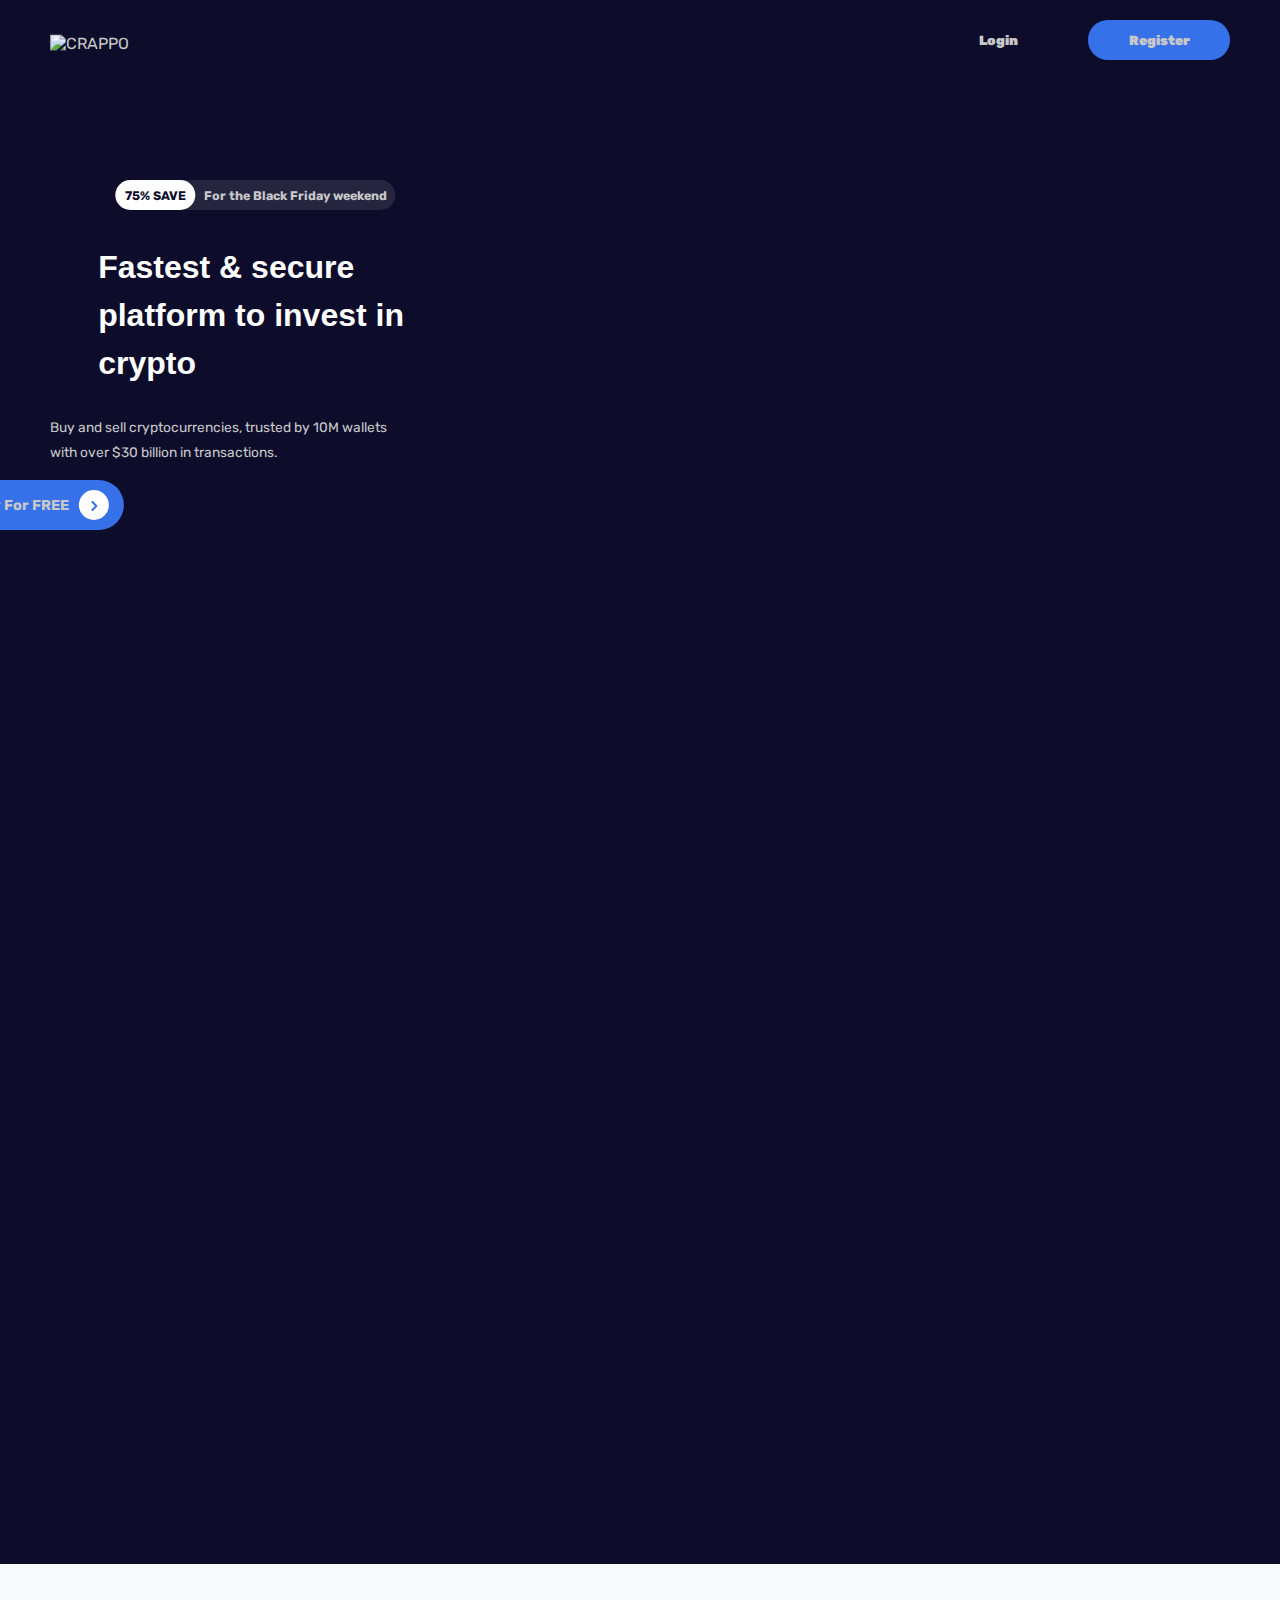
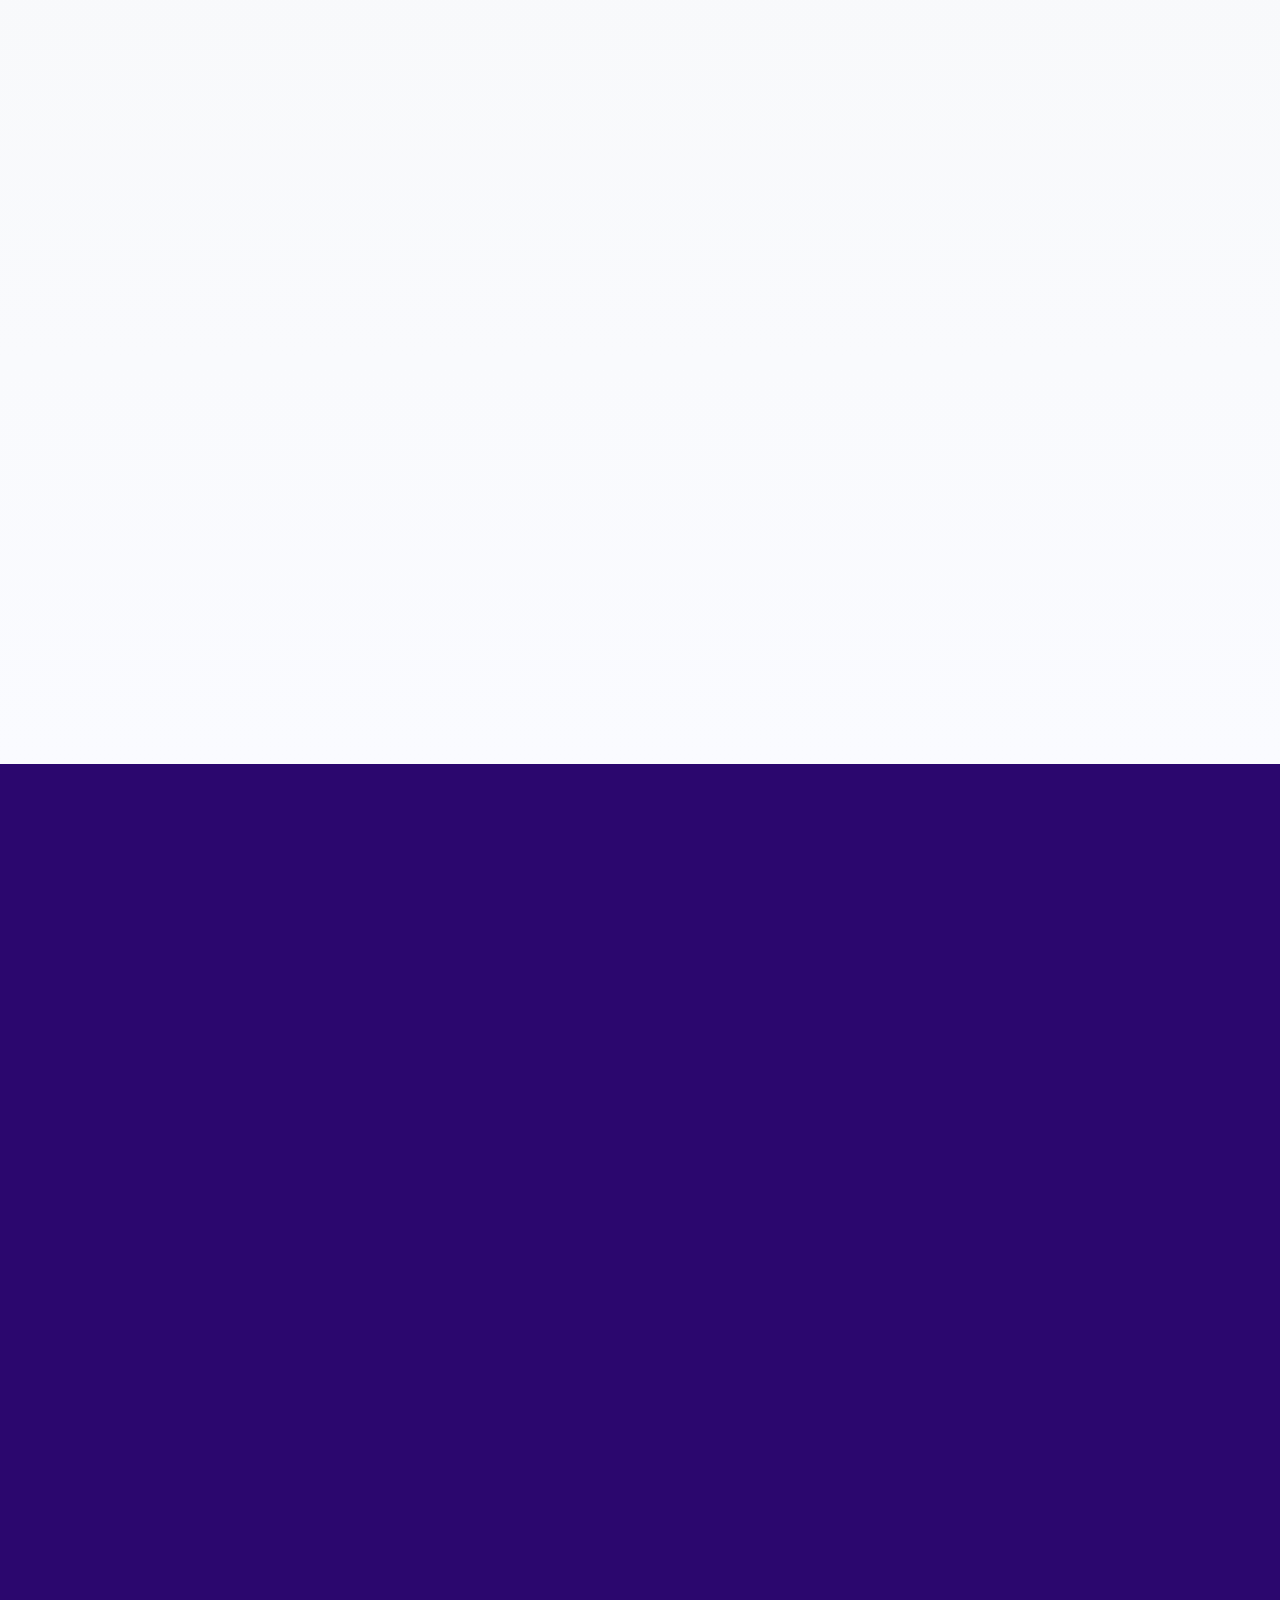
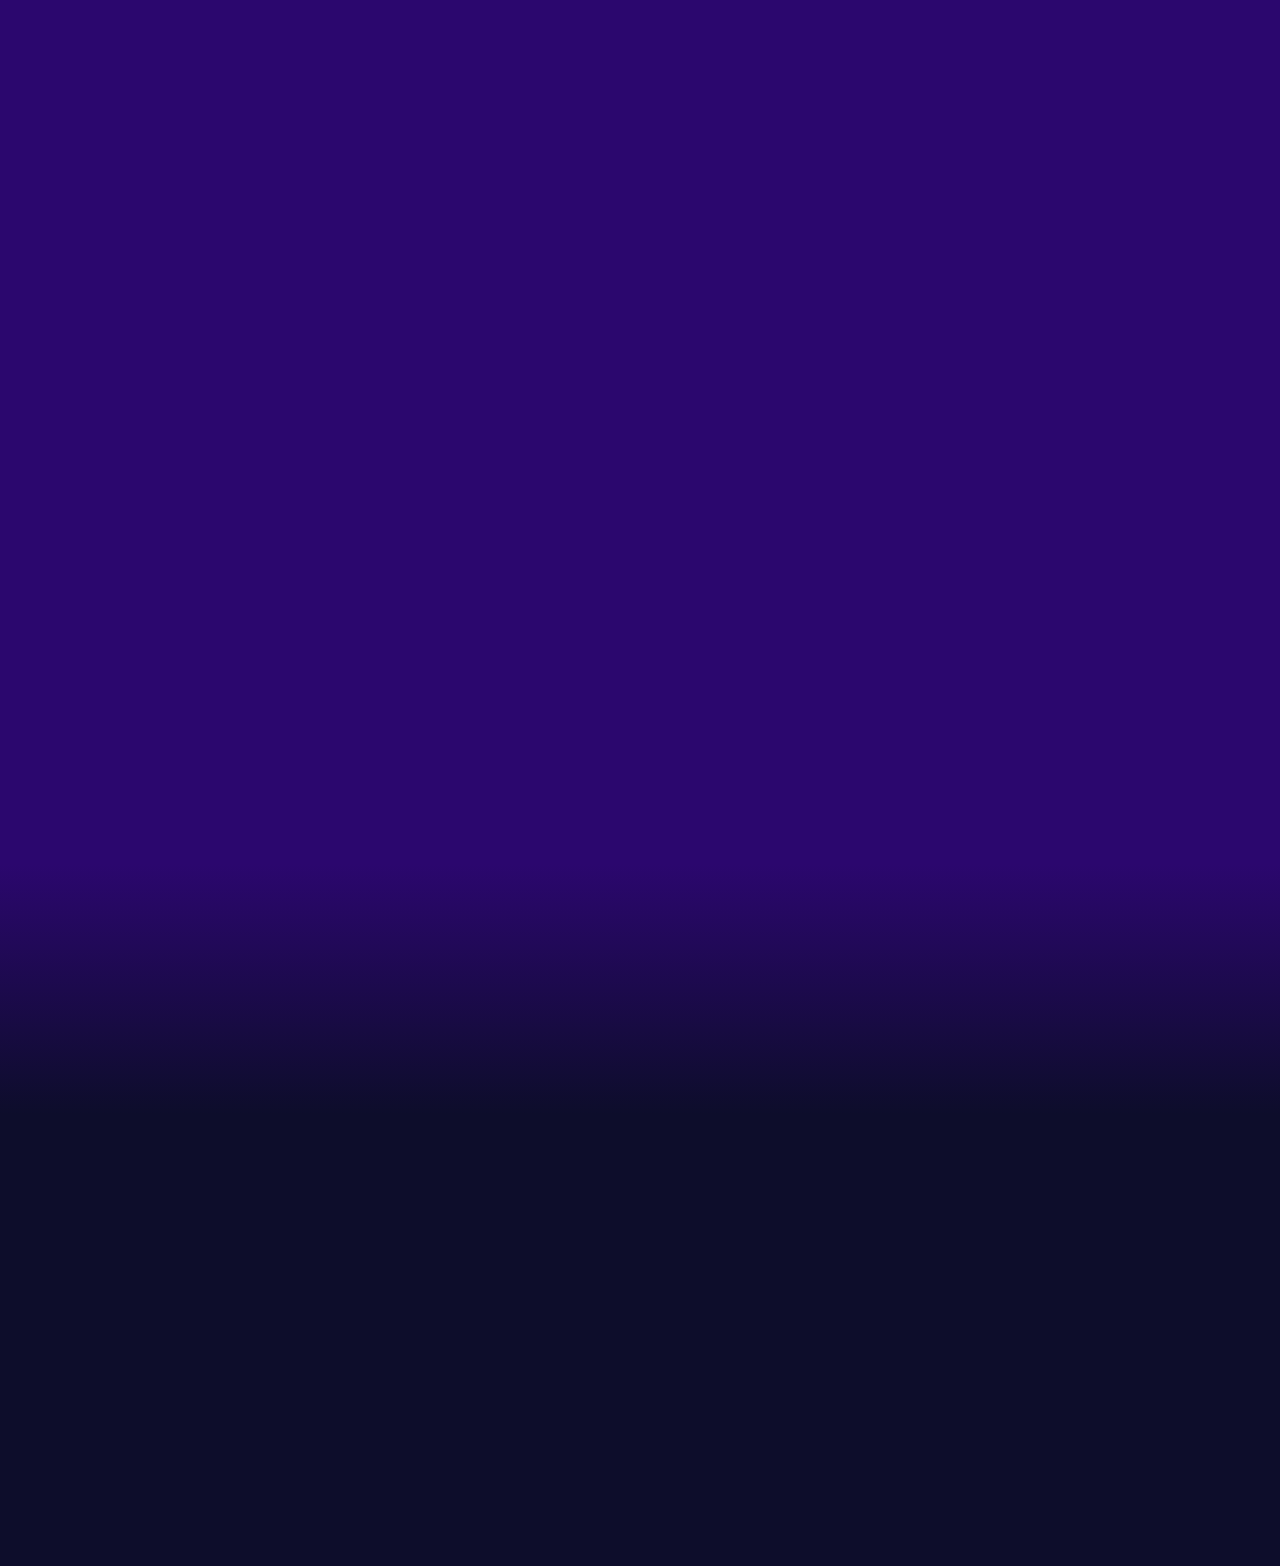
==== commit 0faf7f07: "complete animation and documentation" ====
--- a/index.html
+++ b/index.html
@@ -7,11 +7,12 @@
     <title>Kengerli</title>
     <link rel="stylesheet" href="style/style.css">
   </head>
-  <body> 
-    <div class="header"> 
-      <div class="header__logo"> <img src="imgs/logo.png" alt="CRAPPO"></div>
+  <body>
+    <!-- BEGIN HEADER-->
+    <div class="header" id="header">
+      <div class="header__logo hidden"><img src="imgs/logo.png" alt="CRAPPO"></div>
       <div class="header__nav">
-        <div class="header__nav__menu">
+        <div class="header__nav__menu hidden">
           <ul>   
             <li>Products</li>
             <li>Features</li>
@@ -19,15 +20,17 @@
             <li>Contact</li>
           </ul>
         </div>
-        <div class="header__nav__sign-in">        
+        <div class="header__nav__sign-in hidden">        
           <button class="login">Login </button>
           <button class="register">Register</button>
         </div>
       </div>
     </div>
+    <!-- END HEADER-->
+    <!-- BEGIN MAIN-->
     <div class="main">
-      <div class="main__value"> 
-        <div class="main__value__info"> 
+      <div class="main__value hidden">
+        <div class="main__value__info">
           <div class="main__value__info__text"><span class="main__value__info__text__save">75% SAVE</span><span class="main__value__info__text__for">For the Black Friday weekend </span></div>
         </div>
         <div class="main__value__heading"> 
@@ -42,12 +45,14 @@
           </div>
         </div>
       </div>
-      <div class="main__illustration"> 
+      <div class="main__illustration hidden"> 
         <div class="main__illustration__image"> <img src="imgs/bitcoin.png" alt="bitcoin"></div>
       </div>
     </div>
+    <!-- END MAIN-->
+    <!-- BEGIN WHY-CRAPPO-->
     <div class="why-crappo"> 
-      <div class="why-crappo__numbers"> 
+      <div class="why-crappo__numbers hidden">
         <div class="why-crappo__numbers__number">
           <div class="why-crappo__numbers__number__icon"><svg width="32" height="32" viewBox="0 0 32 32" fill="none" xmlns="http://www.w3.org/2000/svg"><path d="M30 31H3C2.46957 31 1.96086 30.7893 1.58579 30.4142C1.21071 30.0391 1 29.5304 1 29V2C1 1.73478 1.10536 1.48043 1.29289 1.29289C1.48043 1.10536 1.73478 1 2 1C2.26522 1 2.51957 1.10536 2.70711 1.29289C2.89464 1.48043 3 1.73478 3 2V29H30C30.2652 29 30.5196 29.1054 30.7071 29.2929C30.8946 29.4804 31 29.7348 31 30C31 30.2652 30.8946 30.5196 30.7071 30.7071C30.5196 30.8946 30.2652 31 30 31Z" fill="#3671E9"/><path d="M9.75 27H7.25C6.65326 27 6.08097 26.7629 5.65901 26.341C5.23705 25.919 5 25.3467 5 24.75V15.25C5 14.6533 5.23705 14.081 5.65901 13.659C6.08097 13.2371 6.65326 13 7.25 13H9.75C10.3467 13 10.919 13.2371 11.341 13.659C11.7629 14.081 12 14.6533 12 15.25V24.75C12 25.3467 11.7629 25.919 11.341 26.341C10.919 26.7629 10.3467 27 9.75 27Z" fill="#3671E9"/><path d="M18.75 27H16.25C15.6533 27 15.081 26.7629 14.659 26.341C14.2371 25.919 14 25.3467 14 24.75V12.25C14 11.6533 14.2371 11.081 14.659 10.659C15.081 10.2371 15.6533 10 16.25 10H18.75C19.3467 10 19.919 10.2371 20.341 10.659C20.7629 11.081 21 11.6533 21 12.25V24.75C21 25.3467 20.7629 25.919 20.341 26.341C19.919 26.7629 19.3467 27 18.75 27Z" fill="#3671E9"/><path d="M27.7274 27H25.2274C24.6307 27 24.0584 26.7629 23.6364 26.341C23.2145 25.919 22.9774 25.3467 22.9774 24.75V8.25C22.9774 7.65326 23.2145 7.08097 23.6364 6.65901C24.0584 6.23705 24.6307 6 25.2274 6H27.7274C28.3242 6 28.8965 6.23705 29.3184 6.65901C29.7404 7.08097 29.9774 7.65326 29.9774 8.25V24.75C29.9774 25.3467 29.7404 25.919 29.3184 26.341C28.8965 26.7629 28.3242 27 27.7274 27Z" fill="#3671E9"/></svg></div>
           <div class="why-crappo__numbers__number__num"> <span>$30B</span></div>
@@ -65,23 +70,25 @@
         </div>
       </div>
       <div class="why-crappo__content">
-        <div class="why-crappo__content__image"> <img src="imgs/why-illustration.png" alt="why CRAPPO?"></div>
-        <div class="why-crappo__content__text"> 
+        <div class="why-crappo__content__image hidden"><img src="imgs/why-illustration.png" alt="why CRAPPO?"></div>
+        <div class="why-crappo__content__text hidden">
           <h2>Why you should choose<br>CRAPPO</h2>
           <p>Experience the next generation cryptocurrency<br>platform. No financial borders, extra fees, and fake<br>reviews.</p>
           <div class="button">Learn More</div>
         </div>
       </div>
     </div>
+    <!-- END WHY-CRAPPO-->
+    <!-- BEGIN TRADE-SECURELY-->
     <div class="trade-securely">
       <div class="trade-securely__earnings">
-        <div class="trade-securely__earnings__card">
+        <div class="trade-securely__earnings__card hidden">
           <h2>Check how much you can earn</h2>
           <p>Let’s check your hash rate to see how much you will earn today,<br>Exercitation veniam consequat sunt nostrud amet.</p>
         </div>
       </div>
       <div class="trade-securely__revenue-calculator">
-        <div class="trade-securely__revenue-calculator__card"> 
+        <div class="trade-securely__revenue-calculator__card hidden">
           <div class="trade-securely__revenue-calculator__card__input"> 
             <input type="text" placeholder="Enter your hash rate">
             <select>
@@ -97,10 +104,10 @@
         </div>
       </div>
       <div class="trade-securely__crypto-currencies">
-        <div class="trade-securely__crypto-currencies__title">  
+        <div class="trade-securely__crypto-currencies__title hidden">
           <h2>Trade securely and market the high<br>growth cryptocurrencies.</h2>
         </div>
-        <div class="trade-securely__crypto-currencies__cards"> 
+        <div class="trade-securely__crypto-currencies__cards hidden">
           <div class="trade-securely__crypto-currencies__cards__card--one">
             <div class="trade-securely__crypto-currencies__cards__card--one__logo"> <img src="imgs/logos_bitcoin.png" alt="bitcoin"></div>
             <div class="trade-securely__crypto-currencies__cards__card--one__name"> <span class="trade-securely__crypto-currencies__cards__card--one__name--primary">Bitcoin </span><span class="trade-securely__crypto-currencies__cards__card--one__name--secondary">BTC </span></div>
@@ -128,50 +135,56 @@
         </div>
       </div>
     </div>
+    <!-- END TRADE-SECURELY-->
+    <!-- BEGIN FEATURES-->
     <div class="features"> 
-      <div class="features__heading"> 
+      <div class="features__heading hidden"> 
         <h2>Market sentiments, portfolio, and run<br>the infrastructure of your choice</h2>
       </div>
       <div class="features__content"> 
-        <div class="features__content__invest-smart"> 
-          <div class="features__content__invest-smart__content-card"> 
+        <div class="features__content__invest-smart">
+          <div class="features__content__invest-smart__content-card hidden"> 
             <h3>Invest Smart</h3>
             <p>Get full statistic information about the behaviour of<br>buyers and sellers will help you to make the decision. </p>
             <button>Learn More </button>
           </div>
-          <div class="features__content__invest-smart__illustration-card"> <img src="imgs/invest-card.png" alt="invest"></div>
+          <div class="features__content__invest-smart__illustration-card hidden"> <img src="imgs/invest-card.png" alt="invest"></div>
         </div>
         <div class="features__content__statistics"> 
-          <div class="features__content__statistics__illustration-card"> <img src="imgs/statistics-card.png" alt="detailed statistics"></div>
-          <div class="features__content__statistics__content-card"> 
+          <div class="features__content__statistics__illustration-card hidden"> <img src="imgs/statistics-card.png" alt="detailed statistics"></div>
+          <div class="features__content__statistics__content-card hidden"> 
             <h3>Detailed Statistics</h3>
             <p>View all mining related information in realtime, at any<br>point at any location and decide which polls you want<br>to mine in. </p>
             <button>Learn More  </button>
           </div>
         </div>
         <div class="features__content__grow-profit"> 
-          <div class="features__content__grow-profit__content-card"> 
+          <div class="features__content__grow-profit__content-card hidden">
             <h3>Grow your profit and track your investments</h3>
             <p>Use advanced analytical tools. Clear TradingView<br>charts let you track current and historical profit<br>investments. </p>
             <button>Learn More</button>
           </div>
-          <div class="features__content__grow-profit__illustration-card"> <img src="imgs/grow.png" alt="grow profits"></div>
-        </div>
-      </div>
-    </div>
+          <div class="features__content__grow-profit__illustration-card hidden"><img src="imgs/grow.png" alt="grow profits"></div>
+        </div>
+      </div>
+    </div>
+    <!-- END FEATURES-->
+    <!-- BEGIN START-MINING-->
     <div class="start-mining"> 
-      <div class="start-mining__card"> <img src="imgs/B-logo.png" alt="">
-        <div class="start-mining__card__content"> 
+      <div class="start-mining__card hidden"><img src="imgs/B-logo.png" alt="">
+        <div class="start-mining__card__content hidden">
           <h3>Start mining now</h3>
           <p>Join now with CRAPPO to get the latest news<br>and start mining now</p>
         </div>
-        <div class="start-mining__card__subscribe"> 
+        <div class="start-mining__card__subscribe hidden">
           <input type="text" placeholder="Enter your email">
           <button>Subscribe </button>
         </div>
       </div>
     </div>
-    <div class="footer">
+    <!-- END START-MINING-->
+    <!-- BEGIN FOOTER-->
+    <div class="footer hidden">
       <div class="footer__navigation">
         <div class="footer__navigation__logo"> <img src="imgs/Logo.png" alt="Logo"></div>
         <div class="footer__navigation__quick-links"> 
@@ -216,6 +229,7 @@
         </div>
       </div>
     </div>
+    <!-- END FOOTER -->
   </body>
   <script src="scripts/anime.min.js"> </script>
   <script src="scripts/main.js"> </script>
--- a/style/style.css
+++ b/style/style.css
@@ -20,7 +20,6 @@
   display: grid;
       grid-template-columns: 1fr 1fr;
       grid-template-rows: 1fr;
-  background-color: #0D0D2B;
 }
 
 .header__nav {
@@ -81,7 +80,6 @@
 }
 
 .header__nav__sign-in {
-  background-color: #0D0D2B;
   display: -ms-grid;
   display: grid;
   -ms-grid-columns: 1fr 1fr;
@@ -100,7 +98,7 @@
 }
 
 .header__nav__sign-in .login {
-  background-color: #0D0D2B;
+  background-color: transparent;
 }
 
 .header__nav__sign-in button:hover {
@@ -341,7 +339,6 @@
   -webkit-box-align: center;
       -ms-flex-align: center;
           align-items: center;
-  background-color: #0D0D2B;
 }
 
 .main__illustration img {
@@ -361,7 +358,6 @@
  ". . ."  ". content ."  ". . .";
-  z-index: 3;
   background-color: #0D0D2B;
 }
 
@@ -468,7 +464,7 @@
   display: grid;
       grid-template-columns: 1fr 1fr;
       grid-template-rows: 100%;
-  background-color: #0D0D2B;
+  background-color: transparent;
 }
 
 .why-crappo__content__image {
@@ -1364,6 +1360,7 @@
       grid-template-columns: 100%;
   -ms-grid-rows: 200px 1fr;
       grid-template-rows: 200px 1fr;
+  background-color: #2B076E;
 }
 
 .features__heading {
@@ -1376,7 +1373,6 @@
   -webkit-box-align: center;
       -ms-flex-align: center;
           align-items: center;
-  background-color: #2B076E;
 }
 
 .features__heading h2 {
@@ -1422,7 +1418,6 @@
   -ms-grid-row: 2;
   -ms-grid-column: 2;
   grid-area: content;
-  background-color: #2B076E;
 }
 
 .features__content__invest-smart__content-card h3 {
@@ -1501,7 +1496,6 @@
   -ms-grid-row: 2;
   -ms-grid-column: 3;
   grid-area: illustration;
-  background-color: #2B076E;
 }
 
 .features__content__invest-smart__illustration-card img {
@@ -1537,7 +1531,6 @@
   -ms-grid-row: 2;
   -ms-grid-column: 2;
   grid-area: content;
-  background-color: #2B076E;
 }
 
 .features__content__statistics__content-card h3 {
@@ -1616,7 +1609,6 @@
   -ms-grid-row: 2;
   -ms-grid-column: 3;
   grid-area: illustration;
-  background-color: #2B076E;
 }
 
 .features__content__statistics__illustration-card img {
@@ -1649,7 +1641,6 @@
   -ms-grid-row: 2;
   -ms-grid-column: 2;
   grid-area: content;
-  background-color: #2B076E;
 }
 
 .features__content__grow-profit__content-card h3 {
@@ -1728,7 +1719,6 @@
   -ms-grid-row: 2;
   -ms-grid-column: 3;
   grid-area: illustration;
-  background-color: #2B076E;
 }
 
 .features__content__grow-profit__illustration-card img {
@@ -1785,7 +1775,6 @@
   -ms-grid-row: 2;
   -ms-grid-column: 2;
   grid-area: content;
-  background: #3671E9;
 }
 
 .start-mining__card__content h3 {
@@ -1812,11 +1801,10 @@
   -ms-grid-rows: 1fr;
       grid-template-rows: 1fr;
       grid-template-areas: "input . button";
-  background-color: #3671E9;
 }
 
 .start-mining__card__subscribe input {
-  background-color: #3671E9;
+  background-color: transparent;
   -ms-flex-item-align: center;
       -ms-grid-row-align: center;
       align-self: center;
@@ -2130,6 +2118,10 @@
           box-sizing: border-box;
   color: #C8C8C8;
   font-family: 'Rubik', sans-serif;
+}
+
+.hidden {
+  opacity: 0;
 }
 
 body {
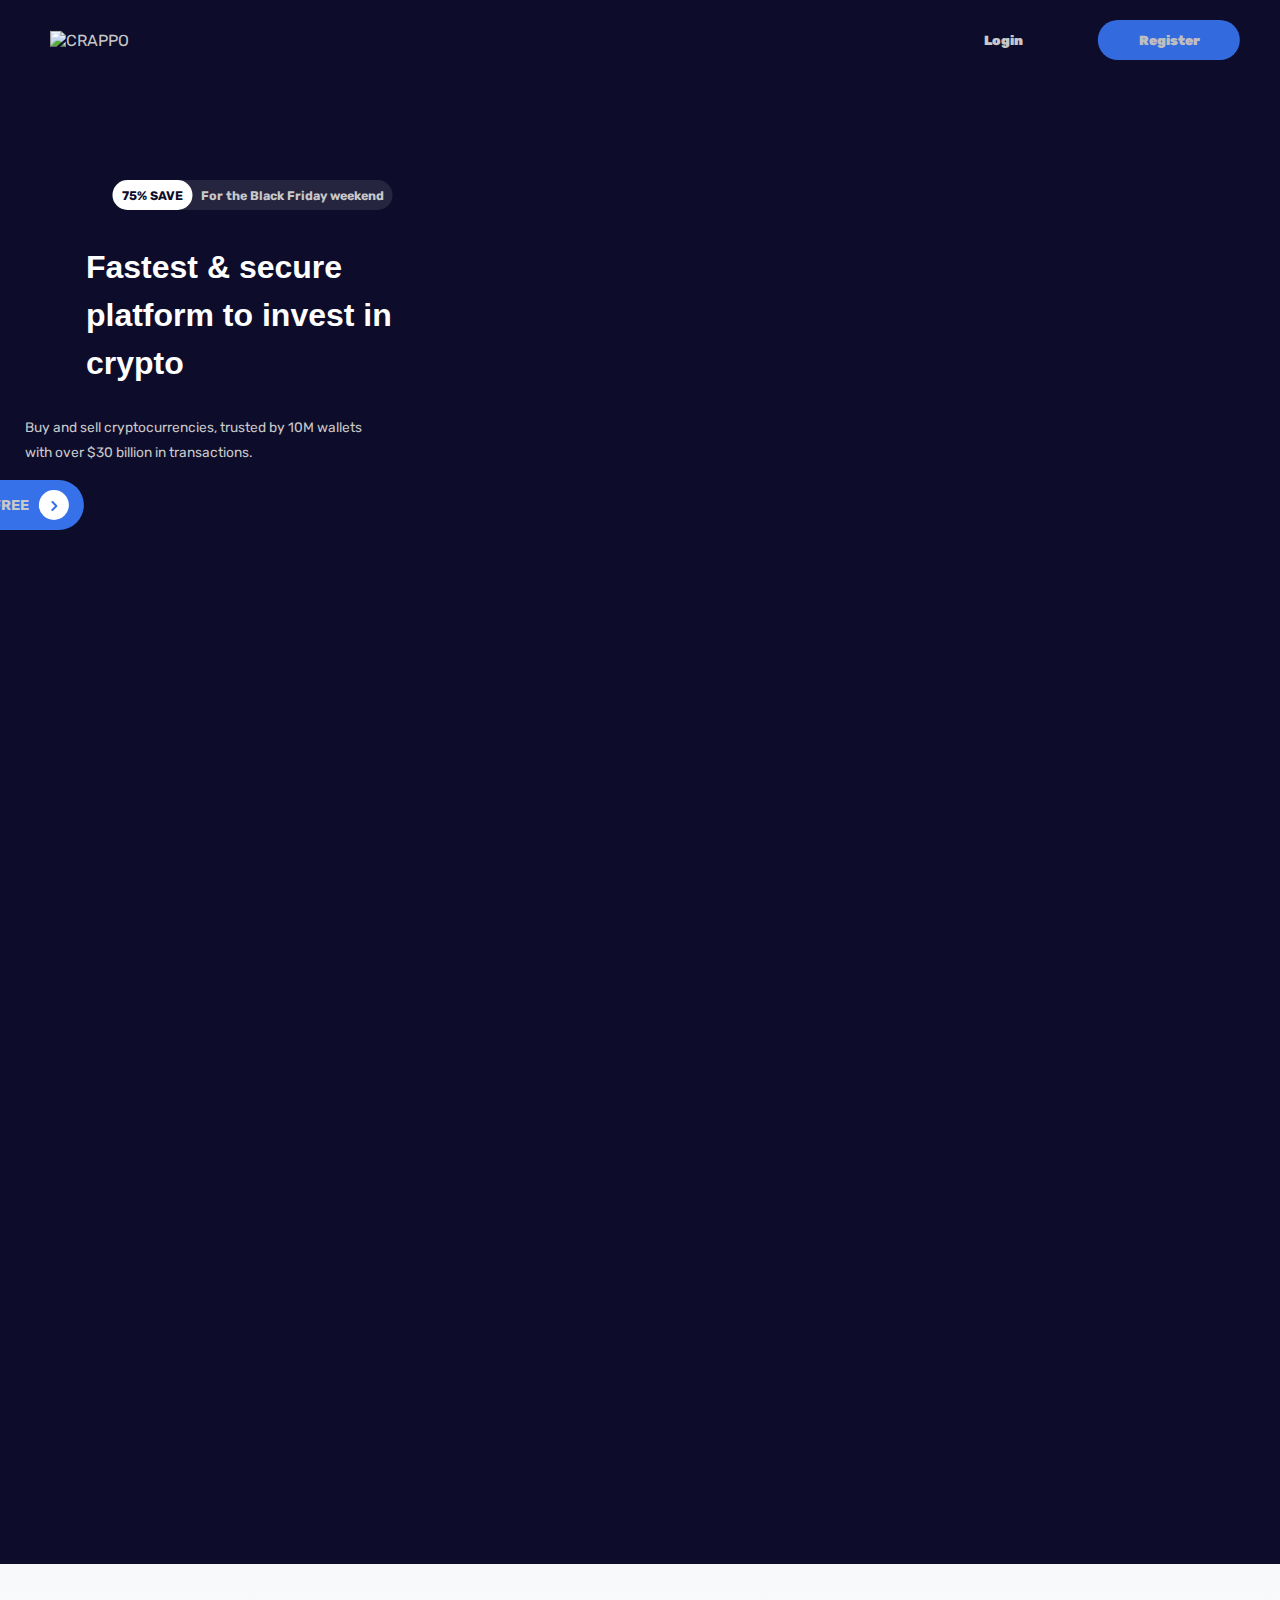
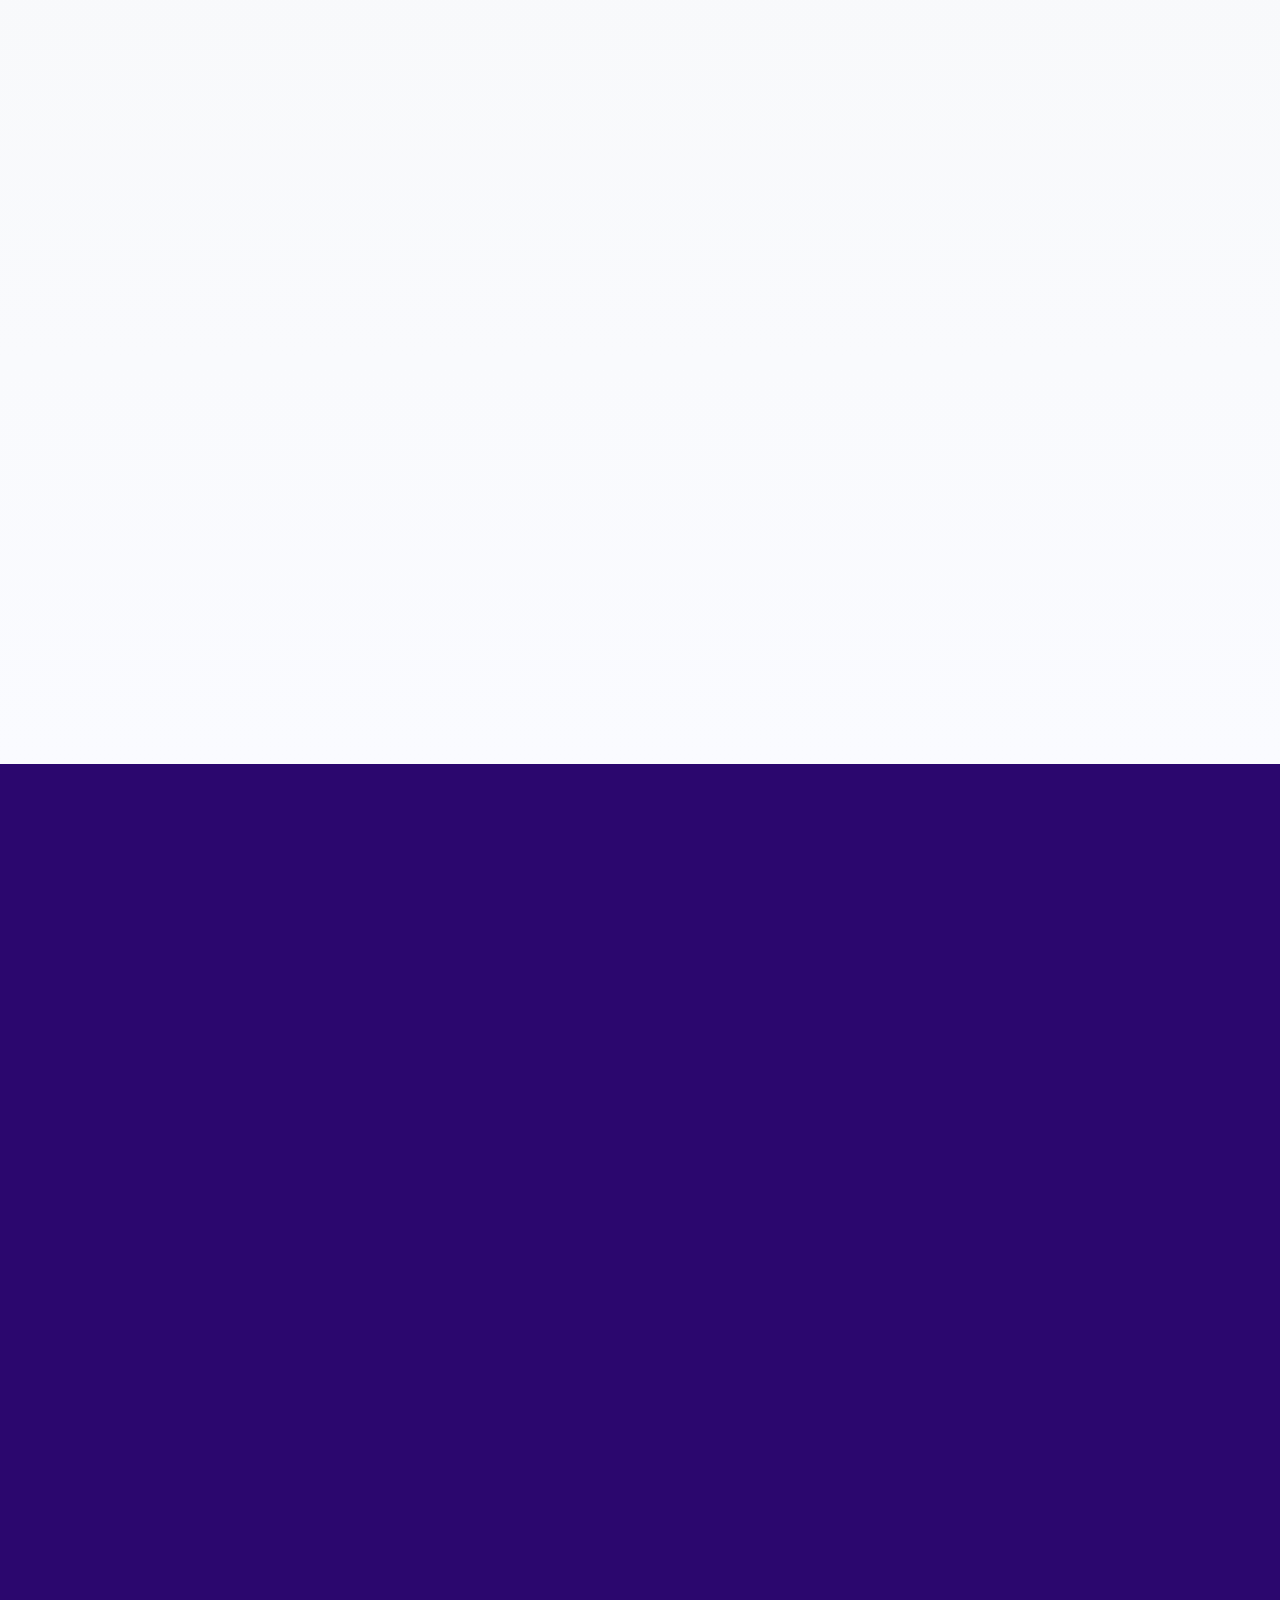
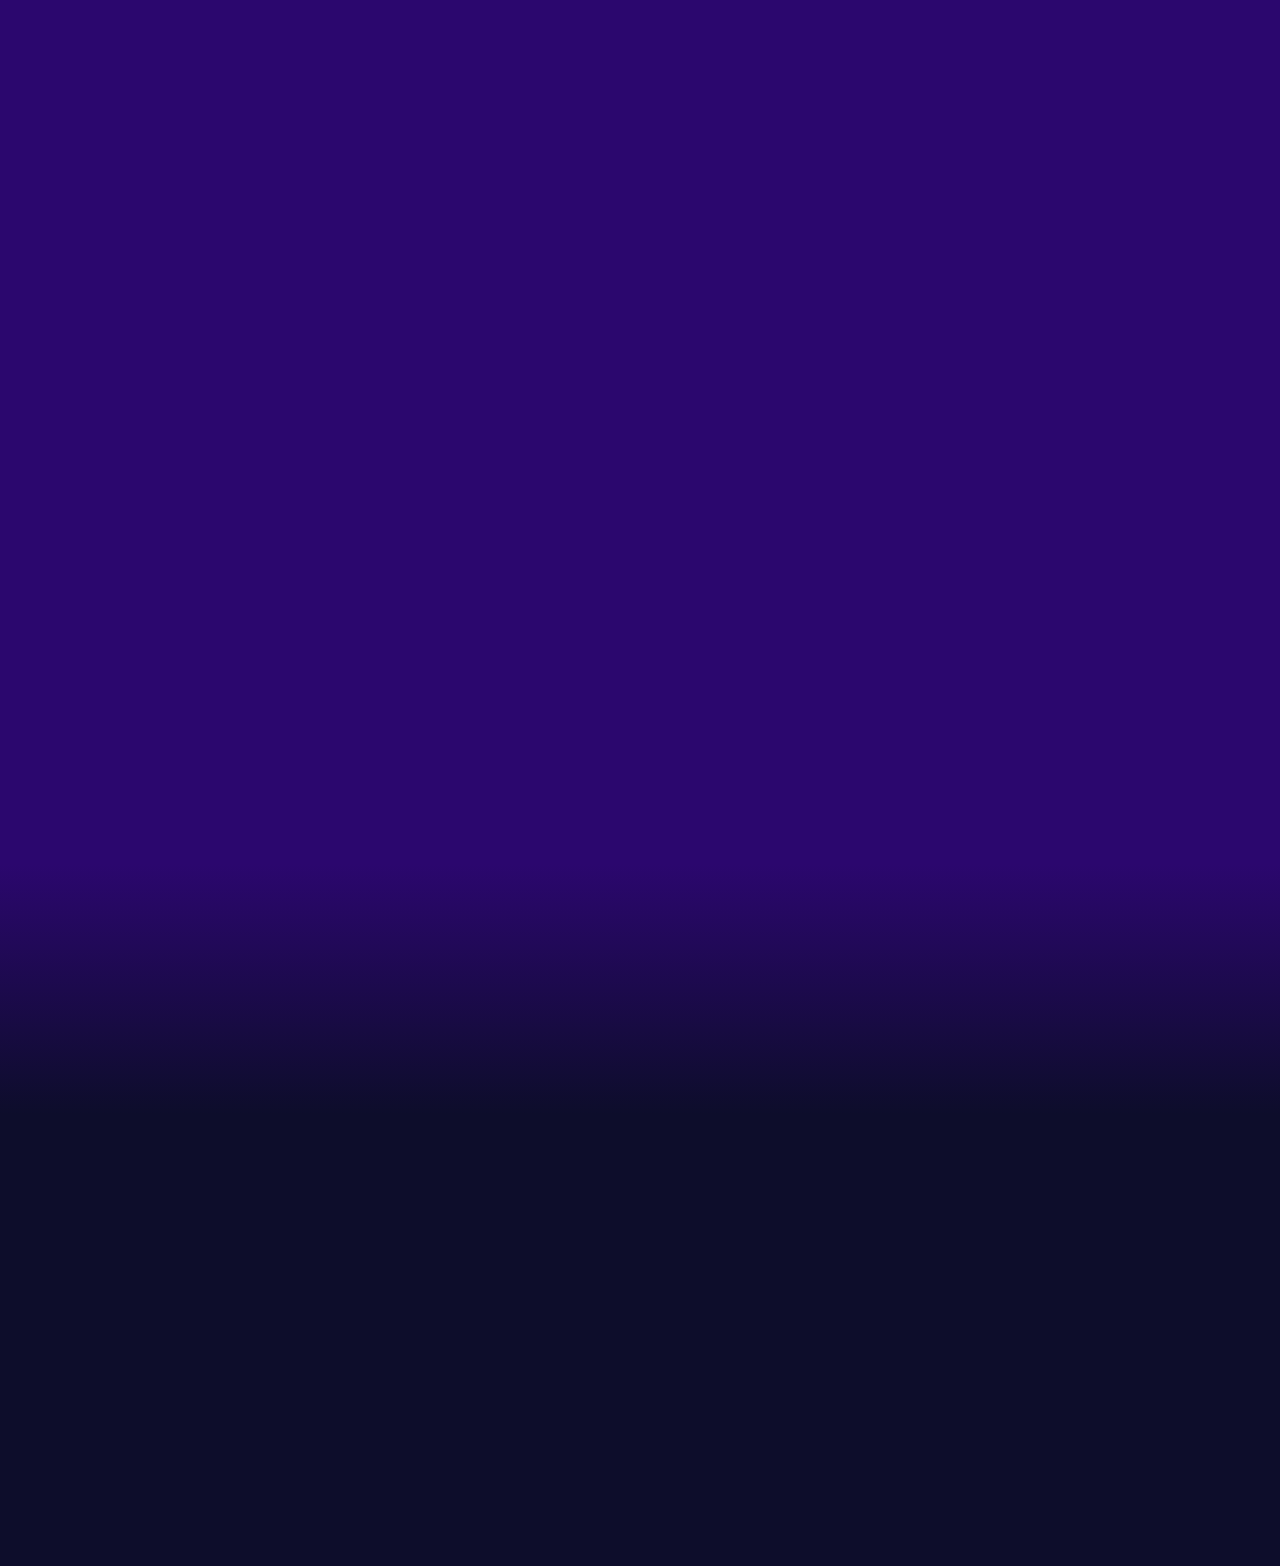
==== commit e63599c4: "edit title" ====
--- a/index.html
+++ b/index.html
@@ -4,7 +4,7 @@
     <meta charset="UTF-8">
     <meta http-equiv="X-UA-Compatible" content="IE=edge">
     <meta name="viewport" content="width=device-width, initial-scale=1.0">
-    <title>Kengerli</title>
+    <title>Cryptox | Crypto Currency Theme</title>
     <link rel="stylesheet" href="style/style.css">
   </head>
   <body>
